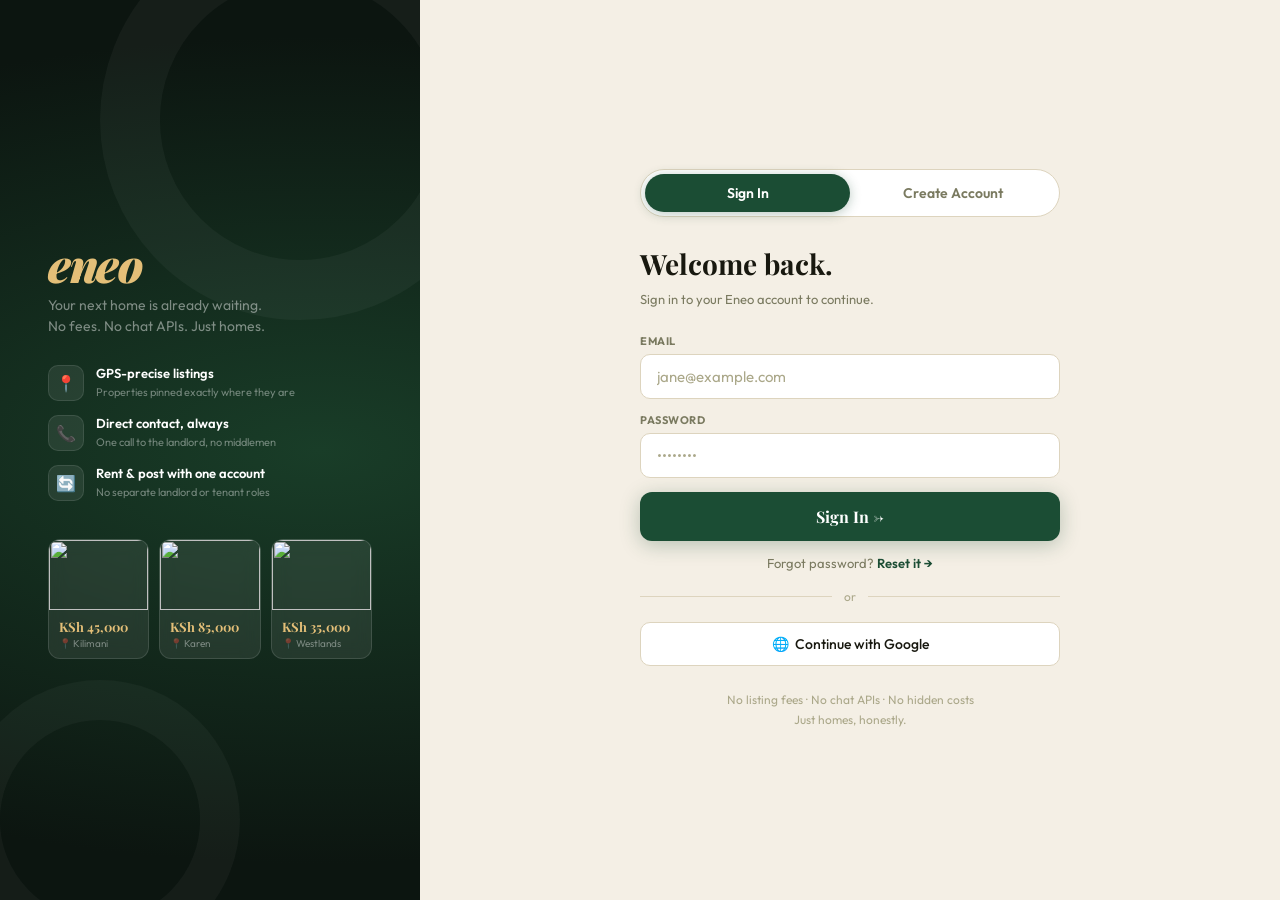
==== index.html @ fb075eee "Phase 2 complete: split files, data layer, Supabase integration ready" ====
<!DOCTYPE html>
<html lang="en">
<head>
  <meta charset="UTF-8">
  <meta name="viewport" content="width=device-width, initial-scale=1.0, maximum-scale=1.0, user-scalable=no, viewport-fit=cover">
  <title>Eneo — Find Your Next Home</title>

  <!-- Google Fonts -->
  <link rel="preconnect" href="https://fonts.googleapis.com">
  <link href="https://fonts.googleapis.com/css2?family=Playfair+Display:ital,wght@0,600;0,700;0,900;1,700;1,900&family=Outfit:wght@300;400;500;600;700&display=swap" rel="stylesheet">

  <!-- Stylesheet -->
  <link rel="stylesheet" href="css/styles.css">
</head>
<body>

  <!-- ══════════════════ LOGIN ══════════════════ -->
  <div id="login-screen" class="screen active">
    <div class="login-left">
      <div>
        <div class="l-wordmark"><em>eneo</em></div>
        <div class="l-tagline">Your next home is already waiting.<br>No fees. No chat APIs. Just homes.</div>
      </div>
      <div class="l-features">
        <div class="l-feat">
          <div class="l-feat-icon">📍</div>
          <div class="l-feat-text">
            <strong>GPS-precise listings</strong>
            <span>Properties pinned exactly where they are</span>
          </div>
        </div>
        <div class="l-feat">
          <div class="l-feat-icon">📞</div>
          <div class="l-feat-text">
            <strong>Direct contact, always</strong>
            <span>One call to the landlord, no middlemen</span>
          </div>
        </div>
        <div class="l-feat">
          <div class="l-feat-icon">🔄</div>
          <div class="l-feat-text">
            <strong>Rent & post with one account</strong>
            <span>No separate landlord or tenant roles</span>
          </div>
        </div>
      </div>
      <div class="l-preview">
        <div class="l-pcard">
          <img src="https://images.unsplash.com/photo-1598928506311-c55ded91a20c?w=300&q=75" alt="">
          <div class="l-pcard-body">
            <div class="l-pcard-price">KSh 45,000</div>
            <div class="l-pcard-loc">📍 Kilimani</div>
          </div>
        </div>
        <div class="l-pcard">
          <img src="https://images.unsplash.com/photo-1512917774080-9991f1c4c750?w=300&q=75" alt="">
          <div class="l-pcard-body">
            <div class="l-pcard-price">KSh 85,000</div>
            <div class="l-pcard-loc">📍 Karen</div>
          </div>
        </div>
        <div class="l-pcard">
          <img src="https://images.unsplash.com/photo-1493809842364-78817add7ffb?w=300&q=75" alt="">
          <div class="l-pcard-body">
            <div class="l-pcard-price">KSh 35,000</div>
            <div class="l-pcard-loc">📍 Westlands</div>
          </div>
        </div>
      </div>
    </div>

    <div class="login-right">
      <div class="login-form-box">
        <div class="auth-tabs">
          <button class="auth-tab active" onclick="authSwitch('in',this)">Sign In</button>
          <button class="auth-tab" onclick="authSwitch('up',this)">Create Account</button>
        </div>

        <div id="form-in">
          <div class="auth-heading">Welcome back.</div>
          <div class="auth-sub">Sign in to your Eneo account to continue.</div>
          <div class="field"><label>Email</label><input type="email" placeholder="jane@example.com"></div>
          <div class="field"><label>Password</label><input type="password" placeholder="••••••••"></div>
          <button class="login-cta" onclick="doLogin(this)">Sign In →</button>
          <p style="text-align:center;font-size:13px;color:var(--text3);margin-top:14px;">Forgot password? <a style="color:var(--forest);font-weight:600;cursor:pointer;">Reset it →</a></p>
        </div>

        <div id="form-up" style="display:none">
          <div class="auth-heading">Join Eneo.</div>
          <div class="auth-sub">Rent or list — one account does both, always free.</div>
          <div class="field"><label>Full Name</label><input type="text" placeholder="Jane Mwangi"></div>
          <div class="field"><label>Email</label><input type="email" placeholder="jane@example.com"></div>
          <div class="field"><label>Phone</label><input type="tel" placeholder="+254 7XX XXX XXX"></div>
          <div class="field"><label>Password</label><input type="password" placeholder="Create a strong password"></div>
          <button class="login-cta" onclick="doLogin(this)">Create Account →</button>
        </div>

        <div class="or-row"><span>or</span></div>
        <button class="google-btn">🌐 &nbsp;Continue with Google</button>
        <div class="auth-footer">No listing fees · No chat APIs · No hidden costs<br>Just homes, honestly.</div>
      </div>
    </div>
  </div>

  <!-- ══════════════════ APP ══════════════════ -->
  <div id="app-screen" class="screen">

    <!-- Sidebar -->
    <aside class="sidebar">
      <div class="sb-logo">
        <div class="sb-wordmark">eneo</div>
        <div class="sb-tagline">House hunting, simplified.</div>
      </div>
      <nav class="sb-nav">
        <button class="snav-btn active" id="snav-feed" onclick="switchNav('feed')">
          <span class="sni">🏠</span>
          <span class="snav-label">Explore</span>
        </button>
        <button class="snav-btn" id="snav-posting" onclick="switchNav('posting')">
          <span class="sni">📝</span>
          <span class="snav-label">My Listings</span>
          <div class="snav-dot"></div>
        </button>
        <button class="snav-btn" id="snav-saved" onclick="switchNav('saved')">
          <span class="sni">🔖</span>
          <span class="snav-label">Saved</span>
          <span class="snav-saved-count" id="snav-saved-count">0</span>
        </button>
        <button class="snav-btn" id="snav-history" onclick="switchNav('history')">
          <span class="sni">🕐</span>
          <span class="snav-label">History</span>
        </button>
        <button class="snav-btn" id="snav-account" onclick="switchNav('account')">
          <span class="sni">👤</span>
          <span class="snav-label">Account</span>
        </button>
      </nav>
      <div class="sb-user" onclick="switchNav('account')">
        <div class="sb-av">JM</div>
        <div class="sb-user-text">
          <div class="sb-user-name">Jane Mwangi</div>
          <div class="sb-user-role">2 active listings</div>
        </div>
        <button class="sb-logout" onclick="event.stopPropagation();doLogout()" title="Sign out">🚪</button>
      </div>
    </aside>

    <!-- Mobile Bottom Navigation -->
    <nav class="mobile-bottom-nav" id="mobile-bottom-nav">
      <button class="mbnav-btn active" id="mbnav-feed" onclick="switchNav('feed')">
        <span class="sni">🏠</span>
        <span class="snav-label">Explore</span>
      </button>
      <button class="mbnav-btn" id="mbnav-posting" onclick="switchNav('posting')">
        <span class="sni">📝</span>
        <span class="snav-label">Listings</span>
        <div class="snav-dot"></div>
      </button>
      <button class="mbnav-btn" id="mbnav-saved" onclick="switchNav('saved')">
        <span class="sni">🔖</span>
        <span class="snav-label">Saved</span>
      </button>
      <button class="mbnav-btn" id="mbnav-history" onclick="switchNav('history')">
        <span class="sni">🕐</span>
        <span class="snav-label">History</span>
      </button>
      <button class="mbnav-btn" id="mbnav-account" onclick="switchNav('account')">
        <span class="sni">👤</span>
        <span class="snav-label">Account</span>
      </button>
    </nav>

    <!-- Main -->
    <div class="main-area">
      <div class="topbar" id="main-topbar">
        <div class="topbar-title" id="topbar-title">Explore Listings</div>
        <div class="topbar-actions" id="topbar-actions">
          <div class="tbar-chip" onclick="toast('📍 Westlands, Nairobi','ok')">📍 Westlands</div>
          <button class="tbar-icon-btn" onclick="toast('No new notifications','')">🔔</button>
        </div>
      </div>

      <div class="content-area" id="content-area">

        <!-- ── FEED ── -->
        <div id="p-feed">
          <div id="p-feed-inner" style="padding:28px;">
            <div class="feed-header">
              <div class="feed-header-left">
                <div class="feed-greeting">Good morning, Jane 👋</div>
                <div class="feed-headline">Find your<br><em>perfect home.</em></div>
              </div>
              <div class="feed-header-right">
                <div class="search-bar">
                  <span class="search-icon">🔍</span>
                  <input type="text" id="feed-search" placeholder="Search Kilimani, Karen, Westlands...">
                </div>
                <button class="filter-btn" id="filter-btn" onclick="openFilterModal()">⚙️ &nbsp;Filters</button>
                <button class="notify-btn" id="notify-btn" onclick="openNotifyModal()">🔔 &nbsp;Notify Me</button>
              </div>
            </div>

            <div class="stats-row">
              <div class="stat-card">
                <div class="stat-icon">🏘️</div>
                <div><div class="stat-val">24</div><div class="stat-lbl">Listed Today</div></div>
              </div>
              <div class="stat-card">
                <div class="stat-icon">📍</div>
                <div><div class="stat-val">8</div><div class="stat-lbl">Near You</div></div>
              </div>
              <div class="stat-card">
                <div class="stat-icon">⚡</div>
                <div><div class="stat-val">3</div><div class="stat-lbl">New this Hour</div></div>
              </div>
              <div class="stat-card">
                <div class="stat-icon">✅</div>
                <div><div class="stat-val">91%</div><div class="stat-lbl">Response Rate</div></div>
              </div>
            </div>

            <div class="sec-head">
              <div class="sec-title">Featured Nearby</div>
              <span class="sec-link" onclick="toast('Showing all featured','')">See all →</span>
            </div>
            <div class="featured-scroll" id="featured-scroll"></div>

            <div class="sec-head" style="margin-top:4px;">
              <div class="sec-title">All Listings <span style="font-size:14px;font-weight:400;color:var(--text3)">(24)</span></div>
              <span class="sec-link" onclick="toast('Sort options coming soon','')">Sort ↕</span>
            </div>
            <div class="prop-grid" id="prop-grid"></div>
            <div style="height:32px;"></div>
          </div>
        </div><!-- /feed -->

        <!-- ── POSTING ── -->
        <div id="p-posting" style="display:none;">
          <div class="posting-topbar">
            <div>
              <div class="posting-headline">My Listings</div>
              <div class="posting-sub">Manage your properties and track booking requests.</div>
            </div>
            <button class="new-post-btn" onclick="openPostForm()">+ &nbsp;New Listing</button>
          </div>
          <div class="post-tabs">
            <button class="ptab active" onclick="ptab('active',this)">Active (2)</button>
            <button class="ptab" onclick="ptab('drafts',this)">Drafts (1)</button>
            <button class="ptab" onclick="ptab('removed',this)">Removed</button>
          </div>
          <div class="pcontent">
            <div id="pt-active" class="listings-grid"></div>
            <div id="pt-drafts" style="display:none;"></div>
            <div id="pt-removed" style="display:none;">
              <div class="empty-box">
                <div class="ei">🗂️</div>
                <p>Properties taken down or expired after 24hrs appear here.<br>You can restore them within 30 days.</p>
              </div>
            </div>
          </div>
        </div><!-- /posting -->

        <!-- ── SAVED ── -->
        <div id="p-saved" style="display:none;">
          <div class="saved-header">
            <h2>Saved Properties</h2>
            <span class="saved-count" id="saved-count-label">0 saved</span>
          </div>
          <div class="compare-bar" id="compare-bar">
            <span>Select 2–3 properties to compare side-by-side</span>
            <button class="compare-btn" id="compare-btn" disabled onclick="compareSelected()">📊 Compare Selected</button>
          </div>
          <div class="comparison-view" id="comparison-view"></div>
          <div class="saved-grid" id="saved-grid"></div>
          <div class="empty-box" id="saved-empty">
            <div class="ei">🔖</div>
            <p>No saved properties yet.<br>Tap the ♡ heart on any listing to save it here.</p>
            <button class="book-btn" style="width:auto;padding:12px 28px;margin-top:16px;" onclick="switchNav('feed')">🏠 Browse Listings</button>
          </div>
        </div><!-- /saved -->

        <!-- ── HISTORY ── -->
        <div id="p-history" style="display:none;">
          <div class="history-wrap">
            <div class="history-toprow">
              <div>
                <div class="posting-headline">Browsing History</div>
                <div class="posting-sub">Listings you've viewed recently.</div>
              </div>
              <button class="history-clear-btn" onclick="clearHistory()">Clear all</button>
            </div>
            <div id="history-list"></div>
            <div class="empty-box" id="history-empty" style="display:none;">
              <div class="ei">🕐</div>
              <p>No history yet.<br>Listings you view will appear here.</p>
              <button class="book-btn" style="width:auto;padding:12px 28px;margin-top:16px;" onclick="switchNav('feed')">🏠 Browse Listings</button>
            </div>
          </div>
        </div><!-- /history -->

        <!-- ── ACCOUNT ── -->
        <div id="p-account" style="display:none;">
          <div class="account-grid">
            <div>
              <div class="acct-profile-card">
                <div class="acct-av">JM</div>
                <div class="acct-name">Jane Mwangi</div>
                <div class="acct-email">jane.mwangi@gmail.com</div>
                <div class="acct-id-pill" onclick="toast('Account ID copied!','ok')">
                  <code>usr_abc123xyz</code>
                  <span>· Copy</span>
                </div>
                <div class="acct-stats-mini">
                  <div class="asm"><div class="asm-val">2</div><div class="asm-lbl">Active</div></div>
                  <div class="asm"><div class="asm-val">1</div><div class="asm-lbl">Draft</div></div>
                  <div class="asm"><div class="asm-val">3</div><div class="asm-lbl">Booked</div></div>
                </div>
              </div>
            </div>
            <div class="settings-panels">
              <div class="settings-card">
                <div class="settings-card-head"><h3>Profile</h3></div>
                <div class="srow" onclick="toast('Edit name — full app only','')">
                  <div class="srow-icon" style="background:rgba(27,77,52,.1);">👤</div>
                  <div class="srow-text"><strong>Full Name</strong><small>Jane Mwangi</small></div>
                  <div class="srow-right"><span class="srow-val">Jane Mwangi</span><span class="srow-arrow">›</span></div>
                </div>
                <div class="srow" onclick="toast('Edit phone number','')">
                  <div class="srow-icon" style="background:rgba(27,77,52,.1);">📞</div>
                  <div class="srow-text"><strong>Phone Number</strong><small>Tenants contact you on this</small></div>
                  <div class="srow-right"><span class="srow-val">+254 712 345 678</span><span class="srow-arrow">›</span></div>
                </div>
                <div class="srow" onclick="toast('Email changes need re-verification','')">
                  <div class="srow-icon" style="background:rgba(80,80,220,.08);">✉️</div>
                  <div class="srow-text"><strong>Email Address</strong><small>jane.mwangi@gmail.com</small></div>
                  <div class="srow-right"><span class="srow-arrow">›</span></div>
                </div>
              </div>
              <div class="settings-card">
                <div class="settings-card-head"><h3>Security</h3></div>
                <div class="srow" onclick="toast('Password reset link sent to your email','ok')">
                  <div class="srow-icon" style="background:rgba(196,81,42,.08);">🔐</div>
                  <div class="srow-text"><strong>Change Password</strong><small>Last changed 3 months ago</small></div>
                  <div class="srow-right"><span class="srow-arrow">›</span></div>
                </div>
              </div>
              <div class="settings-card">
                <div class="settings-card-head"><h3>Activity</h3></div>
                <div class="srow" onclick="switchNav('posting')">
                  <div class="srow-icon" style="background:rgba(27,77,52,.08);">🏠</div>
                  <div class="srow-text"><strong>My Listings</strong><small>2 active · 1 draft</small></div>
                  <div class="srow-right"><span class="srow-arrow">›</span></div>
                </div>
                <div class="srow" onclick="switchNav('saved')">
                  <div class="srow-icon" style="background:rgba(27,77,52,.08);">🔖</div>
                  <div class="srow-text"><strong>Saved Properties</strong><small id="acct-saved-count">0 saved</small></div>
                  <div class="srow-right"><span class="srow-arrow">›</span></div>
                </div>
                <div class="srow" onclick="toast('3 viewings arranged so far','')">
                  <div class="srow-icon" style="background:rgba(27,77,52,.08);">📋</div>
                  <div class="srow-text"><strong>Booking History</strong><small>3 viewings arranged</small></div>
                  <div class="srow-right"><span class="srow-arrow">›</span></div>
                </div>
              </div>
              <div class="settings-card">
                <div class="settings-card-head"><h3>Preferences</h3></div>
                <div class="srow" onclick="toggleDarkMode()" style="cursor:pointer;">
                  <div class="srow-icon" style="background:rgba(27,77,52,.08);" id="dm-icon">🌙</div>
                  <div class="srow-text"><strong>Dark Mode</strong><small id="dm-label">Currently light</small></div>
                  <div class="srow-right">
                    <div class="dm-track" id="dm-track">
                      <div class="dm-thumb" id="dm-thumb">🌙</div>
                    </div>
                  </div>
                </div>
              </div>
              <div class="settings-card">
                <div class="settings-card-head"><h3>Danger Zone</h3></div>
                <div class="srow" onclick="doLogout()">
                  <div class="srow-icon" style="background:rgba(196,81,42,.08);">🚪</div>
                  <div class="srow-text"><strong>Sign Out</strong><small>Log out of this device</small></div>
                  <div class="srow-right"><span class="srow-arrow">›</span></div>
                </div>
                <div class="srow srow-delete" onclick="openModal('m-delete-account')">
                  <div class="srow-icon" style="background:rgba(196,81,42,.13);">🗑️</div>
                  <div class="srow-text">
                    <strong style="color:var(--terra);">Delete Account</strong>
                    <small>Permanently remove your account and data</small>
                  </div>
                  <div class="srow-right"><span class="srow-arrow" style="color:var(--terra);">›</span></div>
                </div>
              </div>
            </div>
          </div>
        </div><!-- /account -->

      </div><!-- /content-area -->
    </div><!-- /main-area -->

    <!-- ── DETAIL PANEL ── -->
    <div class="detail-overlay" id="detail-overlay" onclick="overlayClose(event,'detail-overlay')">
      <div class="detail-panel">
        <div class="detail-topbar">
          <div class="detail-back" onclick="closeDetail()">←</div>
          <div class="detail-topbar-title" id="dt-title"></div>
          <div class="detail-share" onclick="toast('🔗 Link copied!','ok')">↗</div>
        </div>
        <div class="detail-scroll">
          <div id="dt-gallery" class="detail-gallery"></div>
          <div class="gallery-dots" id="dt-dots"></div>
          <div class="detail-body">
            <div class="detail-loc-row">
              <div class="detail-loc" id="dt-loc"></div>
              <span class="new-pill" id="dt-pill" style="display:none">New</span>
            </div>
            <div class="detail-price" id="dt-price"></div>
            <div class="detail-title" id="dt-name"></div>
            <div class="detail-chips" id="dt-chips"></div>
            <div class="detail-sec-label">About this place</div>
            <div class="detail-desc" id="dt-desc"></div>

            <!-- Landlord Reputation Section -->
            <div class="detail-sec-label">About the Landlord</div>
            <div class="landlord-card" id="landlord-card">
              <div class="landlord-top">
                <div class="landlord-av" id="ld-av">JM</div>
                <div class="landlord-info">
                  <div class="landlord-name" id="ld-name">Jane Mwangi</div>
                  <div class="landlord-rating-row">
                    <span class="landlord-stars" id="ld-stars">⭐⭐⭐⭐⭐</span>
                    <span class="landlord-rating-num" id="ld-rating-num">4.7</span>
                    <span class="landlord-rating-count" id="ld-rating-count">(14 ratings)</span>
                  </div>
                </div>
                <div class="landlord-badge" id="ld-badge">
                  <span>🏅 Trusted</span>
                </div>
              </div>
              <div class="landlord-stats" id="ld-stats">
                <div class="ld-stat">
                  <div class="ld-stat-val" id="ld-posted">12</div>
                  <div class="ld-stat-lbl">Posted</div>
                </div>
                <div class="ld-stat">
                  <div class="ld-stat-val" id="ld-booked">8</div>
                  <div class="ld-stat-lbl">Booked</div>
                </div>
                <div class="ld-stat">
                  <div class="ld-stat-val" id="ld-response">94%</div>
                  <div class="ld-stat-lbl">Response</div>
                </div>
              </div>
              <div class="property-activity" id="property-activity">
                <div class="pa-item">👁 <span id="pa-views">243</span> views</div>
                <div class="pa-item">💾 <span id="pa-saves">18</span> saves</div>
                <div class="pa-item">📅 <span id="pa-bookings">3</span> bookings</div>
              </div>
              <div class="landlord-reviews" id="ld-reviews"></div>
            </div>

            <button class="map-btn" onclick="openMap()">📍 &nbsp;Open in Google Maps</button>
            <div class="detail-sec-label">Book a Viewing</div>
            <button class="book-btn" id="book-btn" onclick="doBook()">📅 &nbsp;Book This Property</button>
            <p class="book-note">Free. The landlord will see your name and phone number.</p>
            <div class="contact-reveal" id="contact-reveal">
              <h3>✅ Booking Requested!</h3>
              <p>Call or SMS the landlord to arrange your viewing time.</p>
              <div class="contact-number">+254 700 123 456</div>
              <div class="contact-btns">
                <button class="cbtn cbtn-call" onclick="toast('📞 Opening phone app...','ok')">📞 Call Now</button>
                <button class="cbtn cbtn-sms" onclick="toast('💬 Opening messages...','ok')">💬 SMS</button>
              </div>
            </div>
          </div>
        </div>
      </div>
    </div>

    <!-- ── POST FORM PANEL ── -->
    <div class="form-overlay" id="form-overlay" onclick="overlayClose(event,'form-overlay')">
      <div class="form-panel">
        <div class="form-topbar">
          <div class="detail-back" onclick="confirmClose()">←</div>
          <h2>New Listing</h2>
          <span class="form-progress" id="form-progress">0 / 5</span>
        </div>
        <div class="form-scroll">
          <div class="fsec">
            <div class="fsec-title">Basic Info</div>
            <div class="fgroup">
              <label class="flabel">Title</label>
              <input type="text" class="finput" id="f-title" placeholder="e.g. Cozy 2BR Apartment in Westlands" oninput="updateProgress()">
              <div class="fhint">The first thing tenants will read.</div>
            </div>
            <div class="fgroup">
              <label class="flabel">Description</label>
              <textarea class="finput ftextarea" id="f-desc" placeholder="Describe the property — nearby landmarks, security, parking, special features..." oninput="updateProgress()"></textarea>
              <div class="fhint">Be detailed but clear. Tenants love specifics.</div>
            </div>
          </div>
          <div class="fsec">
            <div class="fsec-title">Details</div>
            <div class="frow">
              <div class="fgroup">
                <label class="flabel">Bedrooms</label>
                <input type="number" class="finput" id="f-beds" placeholder="2" min="0" max="20" oninput="updateProgress()">
              </div>
              <div class="fgroup">
                <label class="flabel">Bathrooms</label>
                <input type="number" class="finput" id="f-baths" placeholder="1.5" step="0.5" min="0" oninput="updateProgress()">
              </div>
            </div>
            <div class="fgroup">
              <label class="flabel">Monthly Rent</label>
              <div class="prefix-wrap">
                <span class="prefix">KSh</span>
                <input type="number" class="finput" id="f-price" placeholder="35000" oninput="updateProgress()">
              </div>
            </div>
          </div>
          <div class="fsec">
            <div class="fsec-title">Photos</div>
            <div class="photo-zone" id="pz" onclick="addPhotos()">
              <div class="pz-icon">+</div>
              <div class="pz-label">Click to add photos</div>
              <div class="pz-sub">First photo becomes the cover image · Max 20 photos</div>
            </div>
            <div class="thumb-grid" id="thumb-grid"></div>
            <div class="fhint" style="margin-top:8px;">Images are automatically compressed to ~200KB in your browser. EXIF data (GPS, camera) is stripped for privacy.</div>
          </div>
          <div class="fsec">
            <div class="fsec-title">Location</div>
            <button class="loc-option lo-green" id="lo-gps" onclick="captureGPS()">
              <span class="lo-icon">📍</span>
              <span>
                <span class="lo-main">Use my current location</span>
                <span class="lo-sub">Easiest if you're at the property right now</span>
              </span>
            </button>
            <button class="loc-option lo-neutral" id="lo-manual" onclick="openModal('m-coords')">
              <span class="lo-icon">🗺️</span>
              <span>
                <span class="lo-main">Enter coordinates manually</span>
                <span class="lo-sub">If you're far away or on a VPN</span>
              </span>
            </button>
            <div id="loc-msg" style="font-size:12px;color:var(--text4);"></div>
          </div>
        </div>
        <div class="form-footer">
          <button class="submit-btn" id="submit-btn" onclick="submitPost()">🚀 &nbsp;Post Property</button>
        </div>
      </div>
    </div>

    <!-- ── NOTIFY ME MODAL ── -->
    <div class="modal-bg" id="m-notify" onclick="outsideCloseModal(event,'m-notify')">
      <div class="modal-card" style="max-width:500px;">
        <div class="modal-hdr">
          <div style="display:flex;align-items:center;gap:10px;">
            <span style="font-size:20px;">🔔</span>
            <h3>Notify Me When Available</h3>
          </div>
          <div class="modal-x" onclick="closeModal('m-notify')">✕</div>
        </div>
        <div class="modal-body" style="padding-bottom:8px;">
          <p class="notify-intro">Describe your ideal property. We'll alert you the moment something matching — or close to it — is listed.</p>

          <label class="filter-label">Preferred Location</label>
          <div class="chips" id="nch-county">
            <button class="chip on" onclick="pickChip(this,'nch-county')">Anywhere</button>
            <button class="chip" onclick="pickChip(this,'nch-county')">🏙️ Nairobi</button>
            <button class="chip" onclick="pickChip(this,'nch-county')">🌊 Mombasa</button>
            <button class="chip" onclick="pickChip(this,'nch-county')">🐟 Kisumu</button>
            <button class="chip" onclick="pickChip(this,'nch-county')">🌿 Nakuru</button>
            <button class="chip" onclick="pickChip(this,'nch-county')">⛰️ Eldoret</button>
          </div>

          <label class="filter-label">Budget</label>
          <div class="price-slider-wrap">
            <div class="price-inputs-row">
              <div class="price-input-box">
                <label>Min (KSh)</label>
                <span class="price-input-prefix">KSh</span>
                <input type="number" id="n-min-input" min="0" max="999999" step="1000" value="0" placeholder="0" oninput="syncFromInputs('n')">
              </div>
              <div class="price-sep">—</div>
              <div class="price-input-box">
                <label>Max (KSh)</label>
                <span class="price-input-prefix">KSh</span>
                <input type="number" id="n-max-input" min="0" max="999999" step="1000" value="300000" placeholder="Any" oninput="syncFromInputs('n')">
              </div>
            </div>
            <div class="price-track">
              <div class="price-track-bg"></div>
              <div class="price-fill" id="n-price-fill"></div>
              <input type="range" class="price-range" id="n-range-min" min="0" max="300000" value="0" step="1000" oninput="syncFromSliders('n')">
              <input type="range" class="price-range" id="n-range-max" min="0" max="300000" value="300000" step="1000" oninput="syncFromSliders('n')">
            </div>
            <div class="price-labels">
              <span>KSh 0</span><span>KSh 150k</span><span>KSh 300k+</span>
            </div>
          </div>

          <label class="filter-label">Property Type</label>
          <div class="chips" id="nch-type">
            <button class="chip on" onclick="pickChip(this,'nch-type')">Any</button>
            <button class="chip" onclick="pickChip(this,'nch-type')">Apartment</button>
            <button class="chip" onclick="pickChip(this,'nch-type')">Studio</button>
            <button class="chip" onclick="pickChip(this,'nch-type')">Townhouse</button>
            <button class="chip" onclick="pickChip(this,'nch-type')">Maisonette</button>
            <button class="chip" onclick="pickChip(this,'nch-type')">Bedsitter</button>
          </div>

          <label class="filter-label">Bedrooms</label>
          <div class="chips" id="nch-beds">
            <button class="chip on" onclick="pickChip(this,'nch-beds')">Any</button>
            <button class="chip" onclick="pickChip(this,'nch-beds')">Studio</button>
            <button class="chip" onclick="pickChip(this,'nch-beds')">1</button>
            <button class="chip" onclick="pickChip(this,'nch-beds')">2</button>
            <button class="chip" onclick="pickChip(this,'nch-beds')">3</button>
            <button class="chip" onclick="pickChip(this,'nch-beds')">4+</button>
          </div>

          <label class="filter-label">Alert me when a match is</label>
          <div class="chips" id="nch-match">
            <button class="chip on" onclick="pickChip(this,'nch-match')">Exact</button>
            <button class="chip" onclick="pickChip(this,'nch-match')">Close (±20%)</button>
            <button class="chip" onclick="pickChip(this,'nch-match')">Loose (±40%)</button>
          </div>

          <label class="filter-label">How to notify me</label>
          <div class="chips" id="nch-how">
            <button class="chip on" onclick="pickChip(this,'nch-how')">📱 In-app</button>
            <button class="chip" onclick="pickChip(this,'nch-how')">📧 Email</button>
            <button class="chip" onclick="pickChip(this,'nch-how')">💬 SMS</button>
          </div>

          <div id="notify-active-section" style="display:none;margin-top:16px;">
            <label class="filter-label" style="margin-bottom:8px;">Your active alerts</label>
            <div id="notify-alerts-list"></div>
          </div>

          <div class="notify-footer">
            <button class="notify-cancel-btn" onclick="closeModal('m-notify')">Cancel</button>
            <button class="notify-save-btn" onclick="saveNotifyAlert()">🔔 &nbsp;Save Alert</button>
          </div>
        </div>
      </div>
    </div>

    <!-- ── FILTER MODAL ── -->
    <div class="modal-bg" id="m-filter" onclick="outsideCloseModal(event,'m-filter')">
      <div class="modal-card">
        <div class="modal-hdr">
          <h3>Filter Listings</h3>
          <div class="modal-x" onclick="closeModal('m-filter')">✕</div>
        </div>
        <div class="modal-body">
          <label class="filter-label">Location</label>
          <button class="loc-filter-btn" id="f-nearme-btn" onclick="filterNearMe()">
            <span id="f-nearme-icon">📍</span>
            <span id="f-nearme-text">Use my current location</span>
          </button>
          <div class="filter-divider"><span>or choose a county</span></div>
          <div class="county-grid" id="ch-county">
            <button class="county-chip on" onclick="pickCounty(this,'any')">All Kenya</button>
            <button class="county-chip" onclick="pickCounty(this,'nairobi')">🏙️ Nairobi</button>
            <button class="county-chip" onclick="pickCounty(this,'mombasa')">🌊 Mombasa</button>
            <button class="county-chip" onclick="pickCounty(this,'kisumu')">🐟 Kisumu</button>
            <button class="county-chip" onclick="pickCounty(this,'nakuru')">🌿 Nakuru</button>
            <button class="county-chip" onclick="pickCounty(this,'eldoret')">⛰️ Eldoret</button>
            <button class="county-chip" onclick="pickCounty(this,'thika')">🏭 Thika</button>
            <button class="county-chip" onclick="pickCounty(this,'nyeri')">🌄 Nyeri</button>
          </div>

          <label class="filter-label">Price Range</label>
          <div class="price-slider-wrap">
            <div class="price-inputs-row">
              <div class="price-input-box">
                <label>Min (KSh)</label>
                <span class="price-input-prefix">KSh</span>
                <input type="number" id="f-min-input" min="0" max="999999" step="1000" value="0" placeholder="0" oninput="syncFromInputs('f')">
              </div>
              <div class="price-sep">—</div>
              <div class="price-input-box">
                <label>Max (KSh)</label>
                <span class="price-input-prefix">KSh</span>
                <input type="number" id="f-max-input" min="0" max="999999" step="1000" value="300000" placeholder="Any" oninput="syncFromInputs('f')">
              </div>
            </div>
            <div class="price-track">
              <div class="price-track-bg"></div>
              <div class="price-fill" id="price-fill"></div>
              <input type="range" class="price-range" id="f-range-min" min="0" max="300000" value="0" step="1000" oninput="syncFromSliders('f')">
              <input type="range" class="price-range" id="f-range-max" min="0" max="300000" value="300000" step="1000" oninput="syncFromSliders('f')">
            </div>
            <div class="price-labels">
              <span>KSh 0</span><span>KSh 150k</span><span>KSh 300k+</span>
            </div>
          </div>

          <label class="filter-label">Property Type</label>
          <div class="chips" id="ch-type">
            <button class="chip on" onclick="pickChip(this,'ch-type')">Any</button>
            <button class="chip" onclick="pickChip(this,'ch-type')">Apartment</button>
            <button class="chip" onclick="pickChip(this,'ch-type')">Studio</button>
            <button class="chip" onclick="pickChip(this,'ch-type')">Townhouse</button>
            <button class="chip" onclick="pickChip(this,'ch-type')">Maisonette</button>
            <button class="chip" onclick="pickChip(this,'ch-type')">Bedsitter</button>
          </div>

          <label class="filter-label">Bedrooms</label>
          <div class="chips" id="ch-beds">
            <button class="chip on" onclick="pickChip(this,'ch-beds')">Any</button>
            <button class="chip" onclick="pickChip(this,'ch-beds')">Studio</button>
            <button class="chip" onclick="pickChip(this,'ch-beds')">1</button>
            <button class="chip" onclick="pickChip(this,'ch-beds')">2</button>
            <button class="chip" onclick="pickChip(this,'ch-beds')">3</button>
            <button class="chip" onclick="pickChip(this,'ch-beds')">4+</button>
          </div>

          <label class="filter-label">Bathrooms</label>
          <div class="chips" id="ch-baths">
            <button class="chip on" onclick="pickChip(this,'ch-baths')">Any</button>
            <button class="chip" onclick="pickChip(this,'ch-baths')">1</button>
            <button class="chip" onclick="pickChip(this,'ch-baths')">1.5</button>
            <button class="chip" onclick="pickChip(this,'ch-baths')">2</button>
            <button class="chip" onclick="pickChip(this,'ch-baths')">3+</button>
          </div>

          <label class="filter-label">Furnishing</label>
          <div class="chips" id="ch-furnish">
            <button class="chip on" onclick="pickChip(this,'ch-furnish')">Any</button>
            <button class="chip" onclick="pickChip(this,'ch-furnish')">Furnished</button>
            <button class="chip" onclick="pickChip(this,'ch-furnish')">Unfurnished</button>
            <button class="chip" onclick="pickChip(this,'ch-furnish')">Part-furnished</button>
          </div>
        </div>
        <div class="modal-footer">
          <button class="mf-clear" onclick="clearFilters()">Clear All</button>
          <button class="mf-apply" onclick="applyFilters()">Apply Filters</button>
        </div>
      </div>
    </div>

    <!-- ── DELETE ACCOUNT MODAL ── -->
    <div class="modal-bg" id="m-delete-account" onclick="outsideCloseModal(event,'m-delete-account')">
      <div class="confirm-card">
        <div style="font-size:36px;margin-bottom:12px;text-align:center;">⚠️</div>
        <h3 style="text-align:center;color:var(--terra);">Delete your account?</h3>
        <p style="text-align:center;">Your account and all data will be <strong>scheduled for deletion in 30 days.</strong> You can cancel anytime by signing back in before then.</p>
        <div style="background:rgba(196,81,42,.06);border:1.5px solid rgba(196,81,42,.2);border-radius:10px;padding:14px 16px;margin-bottom:22px;">
          <div style="font-size:12px;color:var(--text2);line-height:1.8;">
            <div>🏠 &nbsp;Your <strong>active listings</strong> will be taken down immediately</div>
            <div>🔖 &nbsp;Your <strong>saved properties</strong> will be removed</div>
            <div>📋 &nbsp;Your <strong>booking history</strong> will be erased</div>
            <div>↩️ &nbsp;You have <strong>30 days</strong> to change your mind</div>
          </div>
        </div>
        <div id="delete-confirm-step">
          <button class="conf-btn conf-discard" onclick="showDeleteConfirm()">Yes, delete my account</button>
          <button class="conf-btn conf-cancel" onclick="closeModal('m-delete-account')">Cancel — keep my account</button>
        </div>
        <div id="delete-type-step" style="display:none;">
          <p style="text-align:center;font-size:13px;color:var(--terra);font-weight:600;margin-bottom:10px;">Type DELETE to confirm</p>
          <input type="text" id="delete-confirm-input" class="delete-input" placeholder="Type DELETE here" oninput="checkDeleteInput(this)">
          <button class="conf-btn conf-discard" id="delete-final-btn" onclick="doDeleteAccount()" disabled style="opacity:.4;margin-top:10px;">Schedule Account Deletion</button>
          <button class="conf-btn conf-cancel" onclick="resetDeleteModal()">Go back</button>
        </div>
      </div>
    </div>

    <!-- ── COORDS MODAL ── -->
    <div class="modal-bg" id="m-coords" onclick="outsideCloseModal(event,'m-coords')">
      <div class="coords-card">
        <h3>Enter Coordinates</h3>
        <div class="step-row"><div class="step-circle">1</div><div class="step-txt">Open <strong>Google Maps</strong> in your browser or on your phone 🌍</div></div>
        <div class="step-row"><div class="step-circle">2</div><div class="step-txt">Right-click (desktop) or long-press (mobile) on the exact property location, then click <code>"What's here?"</code> 📍</div></div>
        <div class="step-row"><div class="step-circle">3</div><div class="step-txt">Copy the two numbers shown — they look like <code>-1.2864, 36.8172</code> 📋</div></div>
        <div class="step-row"><div class="step-circle">4</div><div class="step-txt">Paste them in the field below ⬇️</div></div>
        <div style="margin-top:14px;">
          <input type="text" class="finput" id="coord-in" placeholder="-1.286389, 36.817223" oninput="checkCoords()">
          <div id="coord-hint" style="font-size:11px;color:var(--text4);margin-top:4px;">Paste latitude and longitude separated by a comma</div>
        </div>
        <div class="coords-btns">
          <button class="cb-cancel" onclick="closeModal('m-coords')">Cancel</button>
          <button class="cb-save" id="cb-save" onclick="saveCoords()">Save Coordinates</button>
        </div>
      </div>
    </div>

    <!-- ── CANCEL CONFIRM ── -->
    <div class="modal-bg" id="m-cancel" onclick="outsideCloseModal(event,'m-cancel')">
      <div class="confirm-card">
        <h3>Leave this listing?</h3>
        <p>You have unsaved changes. Would you like to save this as a draft before leaving?</p>
        <button class="conf-btn conf-draft" onclick="saveDraft()">💾 Save as Draft</button>
        <button class="conf-btn conf-discard" onclick="discardForm()">🗑️ Discard Changes</button>
        <button class="conf-btn conf-cancel" onclick="closeModal('m-cancel')">Keep Editing</button>
      </div>
    </div>

  </div><!-- /app-screen -->

  <!-- Toast -->
  <div class="toast" id="toast-el"></div>

  <!-- Supabase Client Library -->
  <script src="https://cdn.jsdelivr.net/npm/@supabase/supabase-js@2"></script>

  <!-- Eneo Configuration -->
  <script src="js/config.js"></script>

  <!-- Application Logic -->
  <script src="js/app.js" defer></script>

</body>
</html>
---- css/styles.css ----
/* ═══════════════════════════════════════════════
   ENEO — STYLES.CSS
   Single stylesheet for the entire application
   ═══════════════════════════════════════════════ */

/* ── CSS Custom Properties (Light Mode) ── */
:root {
  --cream:   #f4efe5;
  --cream2:  #ece5d6;
  --cream3:  #ddd4be;
  --ink:     #18180f;
  --ink2:    #2a2a1e;
  --forest:  #1b4d34;
  --forest2: #27694a;
  --forest3: #339963;
  --terra:   #c4512a;
  --terra2:  #e06438;
  --sand:    #c9a24e;
  --sand2:   #e4bf78;
  --text:    #18180f;
  --text2:   #3c3c2c;
  --text3:   #7a7a60;
  --text4:   #aba88a;
  --white:   #ffffff;
  --sidebar: 260px;
  --r:  10px;
  --r2: 16px;
  --r3: 22px;
  --sh:  0 2px 16px rgba(24,24,15,.07);
  --sh2: 0 8px 40px rgba(24,24,15,.13);
  --sh3: 0 24px 60px rgba(24,24,15,.18);
}

/* ── Dark Mode ── */
html.dark {
  /* Surface layers: 3 distinct depths */
  --cream:   #0e1712;   /* page base — deepest */
  --cream2:  #16211a;   /* card / panel surface */
  --cream3:  #1e2e24;   /* elevated / hover surface */

  /* Text: cool green-tinted, not olive */
  --ink:     #e4f0e8;
  --ink2:    #c2d9ca;
  --text:    #e4f0e8;
  --text2:   #a8c8b4;
  --text3:   #7aab90;
  --text4:   #4e7a62;

  /* Accents: brighter so they read on dark */
  --forest:  #4ab87a;
  --forest2: #5fd48e;
  --forest3: #7de8a8;
  --terra:   #e8643a;
  --terra2:  #f07848;
  --sand:    #d4aa52;
  --sand2:   #e8c870;

  /* White (card bg) is now the card-surface layer */
  --white:   #16211a;

  /* Shadows deeper so cards float */
  --sh:  0 2px 12px rgba(0,0,0,.45);
  --sh2: 0 8px 32px rgba(0,0,0,.55);
  --sh3: 0 20px 56px rgba(0,0,0,.65);
}

/* ── Dark Mode Overrides ── */
html.dark #login-screen {
  background: radial-gradient(ellipse at 25% 50%, #0a1f12 0%, #060e09 70%);
}
html.dark .login-right { background: #0e1712; }
html.dark .auth-tabs { background: #16211a; border-color: rgba(74,184,122,.15); }
html.dark .field input {
  background: #16211a; color: var(--ink);
  border-color: rgba(74,184,122,.18);
}
html.dark .field input:focus { border-color: var(--forest); box-shadow: 0 0 0 3px rgba(74,184,122,.12); }
html.dark .google-btn { background: #16211a; color: var(--ink); border-color: rgba(74,184,122,.18); }
html.dark .auth-heading { color: var(--ink); }
html.dark .auth-sub,
html.dark .l-tagline { color: rgba(164,210,185,.4); }

html.dark ::-webkit-scrollbar-thumb { background: #1e2e24; }
html.dark ::-webkit-scrollbar-thumb:hover { background: #2a4035; }

html.dark .topbar {
  background: #16211a;
  border-color: rgba(74,184,122,.1);
  box-shadow: 0 1px 0 rgba(74,184,122,.06);
}
html.dark .sidebar {
  background: #13201a;
  border-color: rgba(74,184,122,.1);
}

html.dark .snav-btn { color: var(--text3); }
html.dark .snav-btn:hover { background: rgba(74,184,122,.07); color: var(--ink2); }
html.dark .snav-btn.active {
  background: rgba(74,184,122,.1);
  color: var(--forest2);
  border-left: 2.5px solid var(--forest2);
  padding-left: 11.5px;
}
html.dark .sb-logo { border-color: rgba(74,184,122,.1); }
html.dark .sb-user { border-color: rgba(74,184,122,.1); }
html.dark .sb-user:hover { background: rgba(74,184,122,.07); }
html.dark .sb-user-name { color: var(--ink); }
html.dark .sb-user-role { color: var(--text4); }
html.dark .sb-logout:hover { background: rgba(232,100,58,.15); color: var(--terra); }

html.dark .pcard {
  background: #16211a;
  border-color: rgba(74,184,122,.1);
  box-shadow: 0 3px 16px rgba(0,0,0,.5);
}
html.dark .pcard:hover { box-shadow: 0 8px 36px rgba(0,0,0,.6); border-color: rgba(74,184,122,.2); }
html.dark .pcard-img { filter: brightness(.88) saturate(.95); }
html.dark .pcard-overlay { background: linear-gradient(to bottom, transparent 30%, rgba(8,18,12,.65) 100%); }
html.dark .pcard-body { background: #16211a; }
html.dark .pcard-divider { background: rgba(74,184,122,.1); }
html.dark .pcard-title { color: var(--ink); }
html.dark .pcard-loc { color: var(--text3); }
html.dark .pcard-price { color: var(--forest2); }
html.dark .pcard-price small { color: var(--text4); }
html.dark .pstat-val { color: var(--ink); }
html.dark .pstat-lbl { color: var(--text4); }
html.dark .pstat { border-color: rgba(74,184,122,.1); }

html.dark .stat-card {
  background: #16211a;
  border-color: rgba(74,184,122,.1);
  box-shadow: 0 2px 12px rgba(0,0,0,.4);
}
html.dark .stat-val { color: var(--forest2); }
html.dark .stat-lbl { color: var(--text4); }

html.dark .feat-card {
  background: #16211a;
  border-color: rgba(74,184,122,.1);
  box-shadow: 0 2px 12px rgba(0,0,0,.4);
}
html.dark .feat-card:hover { box-shadow: 0 8px 28px rgba(0,0,0,.55); border-color: rgba(74,184,122,.22); }
html.dark .feat-price { color: var(--ink); }
html.dark .feat-sub { color: var(--text3); }

html.dark .tbar-chip {
  background: #1e2e24; border-color: rgba(74,184,122,.15); color: var(--text2);
}
html.dark .tbar-chip:hover { border-color: var(--forest); color: var(--forest2); }
html.dark .tbar-icon-btn { background: #1e2e24; color: var(--text3); }
html.dark .tbar-icon-btn:hover { background: #2a4035; }

html.dark .feed-greeting { color: var(--text3); }
html.dark .feed-headline { color: var(--ink); }
html.dark .feed-headline em { color: var(--forest2); }

html.dark .search-bar {
  background: #16211a; border-color: rgba(74,184,122,.18);
}
html.dark .search-bar:focus-within { border-color: var(--forest); box-shadow: 0 0 0 3px rgba(74,184,122,.12); }
html.dark .search-bar input { color: var(--ink); }
html.dark .search-bar input::placeholder { color: var(--text4); }

html.dark .filter-btn {
  background: #16211a; border-color: rgba(74,184,122,.18); color: var(--text2);
}
html.dark .filter-btn:hover { border-color: var(--forest); color: var(--forest2); }
html.dark .filter-btn.on { background: var(--forest); border-color: var(--forest); color: #0e1712; }
html.dark .notify-btn {
  background: #16211a; border-color: rgba(212,170,82,.3); color: var(--sand);
}
html.dark .notify-btn:hover,
html.dark .notify-btn.active { background: var(--sand); border-color: var(--sand); color: #0e1712; }

html.dark .modal-card,
html.dark .coords-card,
html.dark .confirm-card {
  background: #16211a;
  border: 1px solid rgba(74,184,122,.12);
  box-shadow: 0 24px 64px rgba(0,0,0,.7);
}
html.dark .modal-hdr { border-color: rgba(74,184,122,.1); }
html.dark .modal-hdr h3 { color: var(--ink); }
html.dark .modal-x { color: var(--text3); }
html.dark .modal-x:hover { background: rgba(74,184,122,.1); color: var(--ink); }
html.dark .modal-footer { background: #16211a; border-color: rgba(74,184,122,.1); }
html.dark .modal-bg { background: rgba(6,14,9,.8); }

html.dark .filter-label { color: var(--text3); }
html.dark .chip {
  background: #1e2e24; border-color: rgba(74,184,122,.15); color: var(--text3);
}
html.dark .chip:hover:not(.on) { border-color: rgba(74,184,122,.3); color: var(--text2); }
html.dark .chip.on {
  background: rgba(74,184,122,.15); border-color: var(--forest); color: var(--forest2);
}
html.dark .county-chip {
  background: #1e2e24; border-color: rgba(74,184,122,.15); color: var(--text3);
}
html.dark .county-chip.on {
  background: rgba(74,184,122,.15); border-color: var(--forest); color: var(--forest2);
}
html.dark .filter-divider { color: var(--text4); }
html.dark .filter-divider::before,
html.dark .filter-divider::after { background: rgba(74,184,122,.1); }
html.dark .loc-filter-btn {
  background: rgba(74,184,122,.06); border-color: rgba(74,184,122,.2); color: var(--text2);
}
html.dark .loc-filter-btn:hover { border-color: var(--forest); color: var(--forest2); }
html.dark .loc-filter-btn.active { border-color: var(--forest); background: rgba(74,184,122,.1); color: var(--forest2); }
html.dark .filter-clear-btn { background: #1e2e24; border-color: rgba(74,184,122,.15); color: var(--text3); }
html.dark .filter-apply-btn { background: var(--forest2); color: #0e1712; }
html.dark .price-track-bg { background: #1e2e24; }
html.dark .price-fill { background: var(--forest2); }
html.dark .price-range::-webkit-slider-thumb { background: #16211a; border-color: var(--forest2); }
html.dark .price-range::-moz-range-thumb { background: #16211a; border-color: var(--forest2); }
html.dark .price-labels { color: var(--text4); }
html.dark .price-input-box input { background: #1e2e24; border-color: rgba(74,184,122,.18); color: var(--ink); }
html.dark .price-input-box input:focus { border-color: var(--forest); box-shadow: 0 0 0 3px rgba(74,184,122,.12); }
html.dark .price-input-box label { color: var(--text4); }
html.dark .price-input-prefix { color: var(--text4); }
html.dark .price-sep { color: rgba(74,184,122,.2); }

html.dark .notify-intro { background: rgba(212,170,82,.07); border-color: rgba(212,170,82,.15); color: var(--text2); }
html.dark .notify-cancel-btn { background: #1e2e24; border-color: rgba(74,184,122,.15); color: var(--text3); }
html.dark .notify-save-btn { background: var(--sand); color: #0e1712; box-shadow: 0 4px 18px rgba(212,170,82,.25); }
html.dark .notify-footer { border-color: rgba(74,184,122,.1); }
html.dark .notify-alert-item { background: #1e2e24; border-color: rgba(74,184,122,.12); }
html.dark .notify-alert-label { color: var(--ink); }
html.dark .notify-alert-sub { color: var(--text4); }

html.dark .detail-overlay { background: rgba(6,14,9,.6); }
html.dark .detail-panel {
  background: #16211a;
  border-color: rgba(74,184,122,.1);
  box-shadow: -8px 0 48px rgba(0,0,0,.7);
}
html.dark .detail-topbar { background: #16211a; border-color: rgba(74,184,122,.1); }
html.dark .detail-topbar-title { color: var(--ink); }
html.dark .detail-back, html.dark .detail-share { color: var(--text3); }
html.dark .detail-back:hover, html.dark .detail-share:hover { background: rgba(74,184,122,.1); color: var(--ink); }
html.dark .detail-body { background: #16211a; }
html.dark .detail-price { color: var(--forest2); }
html.dark .detail-title { color: var(--ink); }
html.dark .detail-loc { color: var(--text3); }
html.dark .detail-desc { color: var(--text2); }
html.dark .detail-sec-label { color: var(--text4); }
html.dark .detail-chips .chip { background: #1e2e24; border-color: rgba(74,184,122,.15); color: var(--text2); }
html.dark .gallery-dots .gdot { background: rgba(228,240,232,.2); }
html.dark .gallery-dots .gdot.active { background: var(--forest2); }

html.dark .form-overlay { background: rgba(6,14,9,.65); }
html.dark .form-panel {
  background: #16211a;
  border-color: rgba(74,184,122,.1);
  box-shadow: -8px 0 48px rgba(0,0,0,.7);
}
html.dark .form-topbar { background: #16211a; border-color: rgba(74,184,122,.1); color: var(--ink); }
html.dark .form-topbar h2 { color: var(--ink); }
html.dark .form-footer { background: #16211a; border-color: rgba(74,184,122,.1); }
html.dark .fsec-title { color: var(--text4); }
html.dark .flabel { color: var(--text3); }
html.dark .finput { background: #1e2e24; border-color: rgba(74,184,122,.18); color: var(--ink); }
html.dark .finput:focus { border-color: var(--forest); box-shadow: 0 0 0 3px rgba(74,184,122,.12); }
html.dark .finput::placeholder { color: var(--text4); }
html.dark .fhint { color: var(--text4); }
html.dark .prefix { background: #1e2e24; border-color: rgba(74,184,122,.18); color: var(--text4); }

html.dark .settings-card {
  background: #16211a;
  border-color: rgba(74,184,122,.1);
  box-shadow: 0 2px 12px rgba(0,0,0,.4);
}
html.dark .settings-card-head { border-color: rgba(74,184,122,.1); }
html.dark .settings-card-head h3 { color: var(--ink); }
html.dark .srow { border-color: rgba(74,184,122,.08); }
html.dark .srow:hover { background: rgba(74,184,122,.05); }
html.dark .srow-text strong { color: var(--ink); }
html.dark .srow-text small { color: var(--text3); }
html.dark .srow-val { color: var(--text2); }
html.dark .srow-arrow { color: var(--text4); }

html.dark .lcard {
  background: #16211a;
  border-color: rgba(74,184,122,.1);
  box-shadow: 0 2px 12px rgba(0,0,0,.4);
}
html.dark .lcard-head { border-color: rgba(74,184,122,.08); }
html.dark .ltitle { color: var(--ink); }
html.dark .lprice { color: var(--forest2); }
html.dark .ldate { color: var(--text4); }
html.dark .lcard-strip { background: rgba(74,184,122,.04); border-color: rgba(74,184,122,.08); }
html.dark .ls { color: var(--text3); }
html.dark .booking-row { border-color: rgba(74,184,122,.08); }
html.dark .bk-name { color: var(--ink); }
html.dark .bk-time { color: var(--text4); }
html.dark .lcard-actions { border-color: rgba(74,184,122,.08); background: rgba(74,184,122,.03); }

html.dark .hcard {
  background: #16211a;
  border-color: rgba(74,184,122,.1);
  box-shadow: 0 2px 8px rgba(0,0,0,.4);
}
html.dark .hcard:hover { border-color: rgba(74,184,122,.22); }
html.dark .hcard-price { color: var(--forest2); }
html.dark .hcard-title { color: var(--ink); }
html.dark .hcard-meta { color: var(--text3); }
html.dark .hcard-time { color: var(--text4); }
html.dark .history-day-label { color: var(--text4); }

html.dark .landlord-card {
  background: #1e2e24;
  border-color: rgba(74,184,122,.1);
}
html.dark .landlord-name { color: var(--ink); }
html.dark .landlord-rating-num { color: var(--ink); }
html.dark .landlord-rating-count { color: var(--text4); }
html.dark .ld-stat-val { color: var(--forest2); }
html.dark .ld-stat-lbl { color: var(--text4); }
html.dark .property-activity { background: rgba(74,184,122,.05); border-color: rgba(74,184,122,.1); }
html.dark .pa-item { color: var(--text3); }
html.dark .review-card { background: #16211a; border-color: rgba(74,184,122,.08); }
html.dark .review-text { color: var(--text2); }
html.dark .review-author { color: var(--text4); }

html.dark .book-btn { background: var(--forest); }
html.dark .book-btn:hover { background: var(--forest2); }
html.dark .book-note { color: var(--text4); }
html.dark .contact-reveal { background: rgba(74,184,122,.08); border-color: rgba(74,184,122,.2); }
html.dark .contact-number { color: var(--forest2); }

html.dark .saved-empty, html.dark .history-empty { color: var(--text4); }

html.dark .sec-title { color: var(--ink); }
html.dark .sec-link { color: var(--forest2); }

html.dark .posting-headline { color: var(--ink); }
html.dark .posting-sub { color: var(--text3); }
html.dark .post-tabs { background: #16211a; border-color: rgba(74,184,122,.1); }
html.dark .ptab { color: var(--text3); }
html.dark .ptab.active { color: var(--forest2); border-bottom-color: var(--forest2); }
html.dark .photo-zone { background: #1e2e24; border-color: rgba(74,184,122,.2); color: var(--text3); }
html.dark .loc-option { background: #1e2e24; border-color: rgba(74,184,122,.15); }
html.dark .lo-main { color: var(--ink); }
html.dark .lo-sub { color: var(--text4); }

html.dark .saved-empty, html.dark .history-empty { color: var(--text4); }
html.dark .empty-box p { color: var(--text3); }

html.dark .delete-input { background: #1e2e24; border-color: rgba(196,81,42,.25); color: var(--ink); }
html.dark .delete-input:focus { border-color: var(--terra); box-shadow: 0 0 0 3px rgba(196,81,42,.15); }

/* ── Dark Mode Toggle ── */
.dm-track {
  position:relative; width:44px; height:24px;
  background:var(--cream3); border-radius:12px;
  cursor:pointer; transition:background .25s; flex-shrink:0;
}
html.dark .dm-track { background:var(--forest); }
.dm-thumb {
  position:absolute; top:3px; left:3px;
  width:18px; height:18px; border-radius:50%;
  background:#fff; transition:transform .25s;
  display:flex; align-items:center; justify-content:center;
  font-size:10px; box-shadow:0 1px 4px rgba(0,0,0,.25);
}
html.dark .dm-thumb { transform:translateX(20px); }

/* ═══════════════════════════════════════════════
   GLOBAL RESETS & BASE
   ═══════════════════════════════════════════════ */
* {
  box-sizing: border-box;
  margin: 0;
  padding: 0;
  -webkit-tap-highlight-color: transparent;
}

html, body {
  height: 100%;
  overflow: hidden;
}

body {
  font-family: 'Outfit', sans-serif;
  background: var(--cream);
  color: var(--text);
  font-size: 14px;
  transition: background .4s, color .4s;
}

button, input, textarea, select {
  font-family: inherit;
}

a {
  color: inherit;
  text-decoration: none;
}

img {
  display: block;
  max-width: 100%;
}

/* ── Scrollbar ── */
::-webkit-scrollbar {
  width: 5px;
  height: 5px;
}

::-webkit-scrollbar-track {
  background: transparent;
}

::-webkit-scrollbar-thumb {
  background: var(--cream3);
  border-radius: 3px;
}

::-webkit-scrollbar-thumb:hover {
  background: var(--text4);
}

/* ── Screen Management ── */
.screen {
  display: none;
  width: 100%;
  height: 100%;
}

.screen.active {
  display: block;
}

/* ═══════════════════════════════════════════════
   LOGIN SCREEN
   ═══════════════════════════════════════════════ */
#login-screen {
  display: none;
  background: radial-gradient(ellipse at 25% 50%, #193d28 0%, #0c1510 65%);
  align-items: stretch;
  overflow: hidden;
}

#login-screen.active {
  display: flex;
}

.login-left {
  flex: 0 0 420px;
  display: flex;
  flex-direction: column;
  justify-content: center;
  padding: 40px 48px;
  position: relative;
  overflow: hidden;
}

.login-left::before {
  content: '';
  position: absolute;
  right: -80px;
  top: -80px;
  width: 280px;
  height: 280px;
  border-radius: 50%;
  border: 60px solid rgba(255,255,255,.04);
}

.login-left::after {
  content: '';
  position: absolute;
  left: -40px;
  bottom: -60px;
  width: 200px;
  height: 200px;
  border-radius: 50%;
  border: 40px solid rgba(255,255,255,.035);
}

.l-wordmark {
  font-family: 'Playfair Display', serif;
  font-size: 46px;
  font-weight: 900;
  color: var(--white);
  letter-spacing: -1.5px;
  line-height: 1;
  position: relative;
  z-index: 1;
}

.l-wordmark em {
  font-style: italic;
  color: var(--sand2);
}

.l-tagline {
  font-size: 14px;
  color: rgba(255,255,255,.45);
  margin-top: 8px;
  position: relative;
  z-index: 1;
  line-height: 1.5;
}

.l-features {
  position: relative;
  z-index: 1;
  margin-top: 28px;
}

.l-feat {
  display: flex;
  align-items: flex-start;
  gap: 12px;
  margin-bottom: 14px;
}

.l-feat-icon {
  width: 36px;
  height: 36px;
  border-radius: 10px;
  background: rgba(255,255,255,.08);
  border: 1px solid rgba(255,255,255,.1);
  display: flex;
  align-items: center;
  justify-content: center;
  font-size: 16px;
  flex-shrink: 0;
}

.l-feat-text strong {
  display: block;
  font-size: 13px;
  font-weight: 600;
  color: var(--white);
  margin-bottom: 1px;
}

.l-feat-text span {
  font-size: 11px;
  color: rgba(255,255,255,.4);
}

.l-preview {
  display: flex;
  gap: 10px;
  margin-top: 24px;
  position: relative;
  z-index: 1;
}

.l-pcard {
  flex: 1;
  background: rgba(255,255,255,.08);
  border: 1px solid rgba(255,255,255,.12);
  border-radius: 12px;
  overflow: hidden;
  backdrop-filter: blur(8px);
}

.l-pcard img {
  width: 100%;
  height: 70px;
  object-fit: cover;
}

.l-pcard-body {
  padding: 8px 10px;
}

.l-pcard-price {
  font-family: 'Playfair Display', serif;
  font-size: 13px;
  font-weight: 700;
  color: var(--sand2);
}

.l-pcard-loc {
  font-size: 10px;
  color: rgba(255,255,255,.4);
  margin-top: 2px;
}

.login-right {
  flex: 1;
  background: var(--cream);
  display: flex;
  align-items: center;
  justify-content: center;
  padding: 40px 60px;
  overflow-y: auto;
}

.login-form-box {
  width: 100%;
  max-width: 420px;
}

/* ── Auth Tabs ── */
.auth-tabs {
  display: flex;
  background: var(--white);
  border: 1.5px solid var(--cream3);
  border-radius: 50px;
  padding: 4px;
  margin-bottom: 28px;
}

.auth-tab {
  flex: 1;
  padding: 10px 16px;
  border: none;
  background: none;
  font-family: 'Outfit', sans-serif;
  font-size: 14px;
  font-weight: 600;
  color: var(--text3);
  cursor: pointer;
  border-radius: 50px;
  transition: all .22s;
}

.auth-tab.active {
  background: var(--forest);
  color: var(--white);
  box-shadow: 0 2px 12px rgba(27,77,52,.3);
}

.auth-heading {
  font-family: 'Playfair Display', serif;
  font-size: 28px;
  font-weight: 700;
  color: var(--ink);
  margin-bottom: 4px;
}

.auth-sub {
  font-size: 13px;
  color: var(--text3);
  margin-bottom: 24px;
  line-height: 1.5;
  padding-top: 4px;
}

/* ── Form Fields ── */
.field {
  margin-bottom: 14px;
}

.field label {
  font-size: 11px;
  font-weight: 700;
  color: var(--text3);
  display: block;
  margin-bottom: 6px;
  letter-spacing: .5px;
  text-transform: uppercase;
}

.field input {
  width: 100%;
  border: 1.5px solid var(--cream3);
  border-radius: 10px;
  padding: 12px 16px;
  font-size: 15px;
  color: var(--ink);
  background: var(--white);
  outline: none;
  transition: border-color .18s, box-shadow .18s;
}

.field input:focus {
  border-color: var(--forest);
  box-shadow: 0 0 0 3px rgba(27,77,52,.1);
}

.field input::placeholder {
  color: var(--text4);
}

.login-cta {
  width: 100%;
  padding: 14px;
  background: var(--forest);
  border: none;
  border-radius: 12px;
  font-family: 'Playfair Display', serif;
  font-size: 16px;
  font-weight: 700;
  color: var(--white);
  cursor: pointer;
  display: flex;
  align-items: center;
  justify-content: center;
  gap: 8px;
  transition: background .18s, transform .1s;
  box-shadow: 0 4px 20px rgba(27,77,52,.28);
  margin-top: 4px;
}

.login-cta:hover {
  background: var(--forest2);
}

.login-cta:active {
  transform: scale(.98);
}

.or-row {
  display: flex;
  align-items: center;
  gap: 12px;
  margin: 18px 0;
}

.or-row::before,
.or-row::after {
  content: '';
  flex: 1;
  height: 1px;
  background: var(--cream3);
}

.or-row span {
  font-size: 12px;
  color: var(--text4);
}

.google-btn {
  width: 100%;
  padding: 12px;
  background: var(--white);
  border: 1.5px solid var(--cream3);
  border-radius: 10px;
  font-size: 14px;
  font-weight: 500;
  cursor: pointer;
  color: var(--ink);
  display: flex;
  align-items: center;
  justify-content: center;
  gap: 10px;
  transition: border-color .18s;
}

.google-btn:hover {
  border-color: var(--forest);
}

.auth-footer {
  text-align: center;
  font-size: 12px;
  color: var(--text4);
  margin-top: 24px;
  line-height: 1.7;
}

/* ═══════════════════════════════════════════════
   APP SHELL — DESKTOP LAYOUT
   ═══════════════════════════════════════════════ */
#app-screen {
  display: none;
  height: 100%;
  flex-direction: row;
}

#app-screen.active {
  display: flex;
}

/* ── Sidebar ── */
.sidebar {
  width: var(--sidebar);
  background: var(--white);
  border-right: 1px solid var(--cream2);
  display: flex;
  flex-direction: column;
  flex-shrink: 0;
  height: 100%;
  z-index: 50;
  box-shadow: 2px 0 20px rgba(24,24,15,.04);
}

.sb-logo {
  padding: 28px 24px 20px;
  border-bottom: 1px solid var(--cream2);
}

.sb-wordmark {
  font-family: 'Playfair Display', serif;
  font-size: 28px;
  font-weight: 900;
  color: var(--forest);
  letter-spacing: -1px;
  font-style: italic;
}

.sb-tagline {
  font-size: 11px;
  color: var(--text4);
  margin-top: 4px;
  font-weight: 500;
  letter-spacing: .3px;
}

.sb-nav {
  flex: 1;
  padding: 16px 12px;
  display: flex;
  flex-direction: column;
  gap: 4px;
}

.snav-btn {
  width: 100%;
  display: flex;
  align-items: center;
  gap: 12px;
  padding: 12px 14px;
  border: none;
  background: none;
  border-radius: var(--r2);
  cursor: pointer;
  color: var(--text3);
  font-size: 14px;
  font-weight: 500;
  text-align: left;
  transition: all .18s;
  position: relative;
}

.snav-btn .sni {
  font-size: 18px;
  width: 22px;
  text-align: center;
  flex-shrink: 0;
}

.snav-btn:hover {
  background: var(--cream);
  color: var(--ink);
}

.snav-btn.active {
  background: rgba(27,77,52,.09);
  color: var(--forest);
}

.snav-btn.active .snav-label {
  font-weight: 700;
}

.snav-dot {
  position: absolute;
  right: 14px;
  width: 7px;
  height: 7px;
  border-radius: 50%;
  background: var(--terra);
}

.snav-saved-count {
  margin-left: auto;
  background: var(--forest);
  color: var(--white);
  font-size: 10px;
  font-weight: 700;
  min-width: 20px;
  height: 20px;
  border-radius: 10px;
  display: none;
  align-items: center;
  justify-content: center;
  padding: 0 6px;
}

.snav-saved-count.visible {
  display: flex;
}

.sb-user {
  padding: 16px;
  border-top: 1px solid var(--cream2);
  display: flex;
  align-items: center;
  gap: 10px;
  cursor: pointer;
  transition: background .15s;
  border-radius: 0;
}

.sb-user:hover {
  background: var(--cream);
}

.sb-av {
  width: 38px;
  height: 38px;
  border-radius: 50%;
  flex-shrink: 0;
  background: linear-gradient(135deg, var(--forest), var(--sand));
  display: flex;
  align-items: center;
  justify-content: center;
  font-family: 'Playfair Display', serif;
  font-size: 14px;
  font-weight: 700;
  color: var(--white);
}

.sb-user-text {
  flex: 1;
  min-width: 0;
}

.sb-user-name {
  font-size: 13px;
  font-weight: 600;
  color: var(--ink);
  white-space: nowrap;
  overflow: hidden;
  text-overflow: ellipsis;
}

.sb-user-role {
  font-size: 11px;
  color: var(--text4);
}

.sb-logout {
  width: 30px;
  height: 30px;
  border-radius: 8px;
  border: none;
  background: transparent;
  color: var(--text4);
  cursor: pointer;
  font-size: 15px;
  display: flex;
  align-items: center;
  justify-content: center;
  transition: background .15s, color .15s;
  flex-shrink: 0;
}

.sb-logout:hover {
  background: rgba(196,81,42,.1);
  color: var(--terra);
}

/* ── Main Area ── */
.main-area {
  flex: 1;
  height: 100%;
  overflow: hidden;
  position: relative;
  display: flex;
  flex-direction: column;
}

.topbar {
  height: 64px;
  flex-shrink: 0;
  background: var(--white);
  border-bottom: 1px solid var(--cream2);
  display: flex;
  align-items: center;
  padding: 0 28px;
  gap: 16px;
  box-shadow: 0 1px 0 var(--cream2);
}

.topbar-title {
  font-family: 'Playfair Display', serif;
  font-size: 22px;
  font-weight: 700;
  color: var(--ink);
  flex: 1;
}

.topbar-actions {
  display: flex;
  gap: 8px;
  align-items: center;
}

.tbar-chip {
  display: flex;
  align-items: center;
  gap: 6px;
  padding: 8px 14px;
  border: 1.5px solid var(--cream3);
  border-radius: 50px;
  background: var(--white);
  font-size: 13px;
  font-weight: 500;
  color: var(--text2);
  cursor: pointer;
  transition: all .15s;
  white-space: nowrap;
}

.tbar-chip:hover {
  border-color: var(--forest);
  color: var(--forest);
}

.tbar-chip.active {
  background: var(--forest);
  border-color: var(--forest);
  color: var(--white);
}

.tbar-icon-btn {
  width: 38px;
  height: 38px;
  border-radius: 10px;
  border: none;
  background: var(--cream);
  color: var(--text2);
  cursor: pointer;
  display: flex;
  align-items: center;
  justify-content: center;
  font-size: 17px;
  transition: background .15s;
}

.tbar-icon-btn:hover {
  background: var(--cream2);
}

.content-area {
  flex: 1;
  overflow-y: auto;
  position: relative;
  scroll-behavior: smooth;
  -webkit-overflow-scrolling: touch;
  overscroll-behavior: contain;
}

/* ═══════════════════════════════════════════════
   FEED MODE
   ═══════════════════════════════════════════════ */
#p-feed {
  padding: 28px;
}

.feed-header {
  display: flex;
  align-items: flex-start;
  justify-content: space-between;
  margin-bottom: 28px;
  gap: 24px;
}

.feed-greeting {
  font-size: 13px;
  color: var(--text3);
  font-weight: 500;
  margin-bottom: 4px;
}

.feed-headline {
  font-family: 'Playfair Display', serif;
  font-size: 36px;
  font-weight: 900;
  color: var(--ink);
  line-height: 1.1;
}

.feed-headline em {
  font-style: italic;
  color: var(--forest);
}

.feed-header-right {
  display: flex;
  gap: 10px;
  align-items: flex-start;
  flex-shrink: 0;
}

/* ── Search Bar ── */
.search-bar {
  display: flex;
  align-items: center;
  gap: 10px;
  background: var(--white);
  border: 1.5px solid var(--cream3);
  border-radius: 12px;
  padding: 0 16px;
  transition: border-color .18s, box-shadow .18s;
  min-width: 320px;
}

.search-bar:focus-within {
  border-color: var(--forest);
  box-shadow: 0 0 0 3px rgba(27,77,52,.08);
}

.search-bar input {
  flex: 1;
  border: none;
  outline: none;
  background: none;
  font-size: 14px;
  color: var(--ink);
  padding: 12px 0;
}

.search-bar input::placeholder {
  color: var(--text4);
}

.search-icon {
  font-size: 16px;
  opacity: .5;
}

/* ── Filter & Notify Buttons ── */
.filter-btn {
  display: flex;
  align-items: center;
  gap: 7px;
  padding: 12px 18px;
  background: var(--white);
  border: 1.5px solid var(--cream3);
  border-radius: 12px;
  font-size: 14px;
  font-weight: 500;
  color: var(--text2);
  cursor: pointer;
  transition: all .15s;
  white-space: nowrap;
}

.filter-btn:hover {
  border-color: var(--forest);
  color: var(--forest);
}

.filter-btn.on {
  background: var(--forest);
  border-color: var(--forest);
  color: var(--white);
}

.notify-btn {
  display: flex;
  align-items: center;
  gap: 7px;
  padding: 12px 18px;
  background: var(--white);
  border: 1.5px solid var(--sand);
  border-radius: 12px;
  font-size: 14px;
  font-weight: 500;
  color: var(--sand);
  cursor: pointer;
  transition: all .15s;
  white-space: nowrap;
}

.notify-btn:hover {
  background: var(--sand);
  border-color: var(--sand);
  color: var(--white);
}

.notify-btn.active {
  background: var(--sand);
  border-color: var(--sand);
  color: var(--white);
}

/* ── Stats Row ── */
.stats-row {
  display: flex;
  gap: 16px;
  margin-bottom: 28px;
}

.stat-card {
  background: var(--white);
  border: 1px solid var(--cream2);
  border-radius: var(--r2);
  padding: 16px 20px;
  display: flex;
  align-items: center;
  gap: 14px;
  box-shadow: var(--sh);
  flex: 1;
}

.stat-icon {
  font-size: 24px;
}

.stat-val {
  font-family: 'Playfair Display', serif;
  font-size: 24px;
  font-weight: 700;
  color: var(--forest);
}

.stat-lbl {
  font-size: 11px;
  color: var(--text3);
  font-weight: 600;
  letter-spacing: .4px;
  text-transform: uppercase;
  margin-top: 1px;
}

/* ── Section Headers ── */
.sec-head {
  display: flex;
  align-items: baseline;
  justify-content: space-between;
  margin-bottom: 14px;
}

.sec-title {
  font-family: 'Playfair Display', serif;
  font-size: 20px;
  font-weight: 700;
  color: var(--ink);
}

.sec-link {
  font-size: 13px;
  color: var(--forest);
  font-weight: 600;
  cursor: pointer;
  transition: opacity .15s;
}

.sec-link:hover {
  opacity: .7;
}

/* ── Featured Scroll ── */
.featured-scroll {
  display: flex;
  gap: 16px;
  overflow-x: auto;
  padding-bottom: 4px;
  margin-bottom: 32px;
}

.featured-scroll::-webkit-scrollbar {
  height: 0;
}

.feat-card {
  min-width: 220px;
  flex-shrink: 0;
  background: var(--white);
  border-radius: var(--r2);
  border: 1px solid var(--cream2);
  overflow: hidden;
  cursor: pointer;
  box-shadow: var(--sh);
  transition: transform .2s, box-shadow .2s;
}

.feat-card:hover {
  transform: translateY(-3px);
  box-shadow: var(--sh2);
}

.feat-img {
  height: 140px;
  position: relative;
  overflow: hidden;
}

.feat-img img {
  width: 100%;
  height: 100%;
  object-fit: cover;
  transition: transform .3s;
}

.feat-card:hover .feat-img img {
  transform: scale(1.04);
}

.feat-tag {
  position: absolute;
  top: 10px;
  left: 10px;
  padding: 3px 10px;
  border-radius: 20px;
  font-size: 10px;
  font-weight: 700;
  letter-spacing: .4px;
  text-transform: uppercase;
  background: var(--forest);
  color: var(--white);
}

.feat-body {
  padding: 14px;
}

.feat-price {
  font-family: 'Playfair Display', serif;
  font-size: 17px;
  font-weight: 700;
  color: var(--ink);
}

.feat-sub {
  font-size: 12px;
  color: var(--text3);
  margin-top: 4px;
}

/* ── Property Card Grid ── */
.prop-grid {
  display: grid;
  grid-template-columns: repeat(auto-fill, minmax(320px, 1fr));
  gap: 20px;
}

/* ── Property Card ── */
.pcard {
  background: var(--white);
  border-radius: var(--r2);
  border: 1px solid var(--cream2);
  overflow: hidden;
  cursor: pointer;
  box-shadow: var(--sh);
  transition: transform .2s, box-shadow .2s;
  display: flex;
  flex-direction: column;
}

.pcard:hover {
  transform: translateY(-3px);
  box-shadow: var(--sh2);
}

.pcard:active {
  transform: scale(.99);
}

.pcard.hidden-by-search {
  display: none;
}

.pcard-img {
  height: 220px;
  position: relative;
  overflow: hidden;
  flex-shrink: 0;
}

.pcard-gallery {
  display: flex;
  overflow-x: auto;
  scroll-snap-type: x mandatory;
  scrollbar-width: none;
  height: 100%;
}

.pcard-gallery::-webkit-scrollbar {
  display: none;
}

.pcard-gallery img {
  min-width: 100%;
  height: 100%;
  object-fit: cover;
  scroll-snap-align: start;
  flex-shrink: 0;
}

.pcard-overlay {
  position: absolute;
  inset: 0;
  background: linear-gradient(to bottom, transparent 40%, rgba(24,24,15,.45) 100%);
  pointer-events: none;
  z-index: 2;
}

.pcard-badges {
  position: absolute;
  top: 12px;
  left: 12px;
  display: flex;
  gap: 6px;
  flex-wrap: wrap;
  z-index: 3;
}

.badge {
  background: rgba(255,255,255,.92);
  backdrop-filter: blur(4px);
  border-radius: 20px;
  padding: 3px 10px;
  font-size: 10px;
  font-weight: 700;
  color: var(--ink);
  display: flex;
  align-items: center;
  gap: 3px;
}

.badge.green {
  background: var(--forest);
  color: var(--white);
}

.badge.terra {
  background: var(--terra);
  color: var(--white);
}

.photo-pill {
  position: absolute;
  bottom: 10px;
  right: 10px;
  background: rgba(24,24,15,.6);
  backdrop-filter: blur(4px);
  border-radius: 20px;
  padding: 3px 10px;
  font-size: 11px;
  color: var(--white);
  display: flex;
  align-items: center;
  gap: 4px;
  z-index: 3;
}

/* ── Gallery Nav Dots ── */
.gallery-nav-dots {
  position: absolute;
  bottom: 10px;
  left: 50%;
  transform: translateX(-50%);
  display: flex;
  gap: 5px;
  z-index: 3;
}

.gallery-nav-dots .gdot {
  width: 5px;
  height: 5px;
  border-radius: 50%;
  background: rgba(255,255,255,.5);
  transition: background .2s, width .2s;
}

.gallery-nav-dots .gdot.active {
  background: var(--white);
  width: 16px;
  border-radius: 3px;
}

/* ── Save Toggle ── */
.save-toggle {
  position: absolute;
  top: 10px;
  right: 10px;
  z-index: 5;
  width: 36px;
  height: 36px;
  border-radius: 50%;
  background: rgba(255,255,255,.85);
  border: none;
  font-size: 18px;
  cursor: pointer;
  display: flex;
  align-items: center;
  justify-content: center;
  transition: background .15s, transform .15s;
  backdrop-filter: blur(4px);
}

.save-toggle:hover {
  background: var(--white);
  transform: scale(1.1);
}

.save-toggle.saved {
  color: var(--terra);
}

.save-toggle:not(.saved) {
  color: var(--text3);
}

/* ── Gallery Arrows ── */
.gal-arrow {
  position: absolute;
  top: 50%;
  transform: translateY(-50%);
  width: 32px;
  height: 32px;
  border-radius: 50%;
  background: rgba(255,255,255,.85);
  border: none;
  font-size: 18px;
  cursor: pointer;
  z-index: 4;
  opacity: 0;
  transition: opacity .2s;
  display: flex;
  align-items: center;
  justify-content: center;
}

.gal-prev {
  left: 8px;
}

.gal-next {
  right: 8px;
}

.pcard:hover .gal-arrow {
  opacity: 1;
}

.pcard-body {
  padding: 18px;
  flex: 1;
  display: flex;
  flex-direction: column;
}

.pcard-price {
  font-family: 'Playfair Display', serif;
  font-size: 22px;
  font-weight: 700;
  color: var(--forest);
  display: flex;
  align-items: baseline;
  gap: 4px;
  margin-bottom: 4px;
}

.pcard-price small {
  font-family: 'Outfit', sans-serif;
  font-size: 13px;
  font-weight: 400;
  color: var(--text3);
}

.pcard-title {
  font-size: 15px;
  font-weight: 600;
  color: var(--ink);
  margin-bottom: 4px;
  line-height: 1.35;
}

.pcard-loc {
  font-size: 12px;
  color: var(--text3);
  display: flex;
  align-items: center;
  gap: 4px;
  margin-bottom: 14px;
}

.pcard-divider {
  height: 1px;
  background: var(--cream2);
  margin-bottom: 12px;
}

.pcard-stats {
  display: flex;
  gap: 0;
  margin-top: auto;
}

.pstat {
  flex: 1;
  text-align: center;
  border-right: 1px solid var(--cream2);
  padding: 0 4px;
}

.pstat:last-child {
  border-right: none;
}

.pstat-val {
  font-family: 'Playfair Display', serif;
  font-size: 16px;
  font-weight: 700;
  color: var(--ink);
}

.pstat-lbl {
  font-size: 10px;
  color: var(--text3);
  font-weight: 500;
  text-transform: uppercase;
  letter-spacing: .3px;
  margin-top: 1px;
}

/* ═══════════════════════════════════════════════
   POSTING MODE
   ═══════════════════════════════════════════════ */
#p-posting {
  padding: 0;
}

.posting-topbar {
  padding: 28px 28px 0;
  display: flex;
  align-items: center;
  justify-content: space-between;
  margin-bottom: 24px;
}

.posting-headline {
  font-family: 'Playfair Display', serif;
  font-size: 28px;
  font-weight: 700;
  color: var(--ink);
}

.posting-sub {
  font-size: 14px;
  color: var(--text3);
  margin-top: 4px;
}

.new-post-btn {
  display: flex;
  align-items: center;
  gap: 8px;
  padding: 12px 22px;
  background: var(--forest);
  border: none;
  border-radius: var(--r2);
  font-family: 'Playfair Display', serif;
  font-size: 15px;
  font-weight: 700;
  color: var(--white);
  cursor: pointer;
  box-shadow: 0 4px 20px rgba(27,77,52,.28);
  transition: background .15s, transform .1s;
}

.new-post-btn:hover {
  background: var(--forest2);
}

.new-post-btn:active {
  transform: scale(.98);
}

.post-tabs {
  display: flex;
  padding: 0 28px;
  border-bottom: 1px solid var(--cream2);
  gap: 0;
  background: var(--white);
  margin-bottom: 0;
}

.ptab {
  padding: 14px 20px 13px;
  border: none;
  background: none;
  font-size: 13px;
  font-weight: 600;
  cursor: pointer;
  color: var(--text3);
  border-bottom: 2.5px solid transparent;
  transition: all .18s;
  margin-bottom: -1px;
}

.ptab.active {
  color: var(--forest);
  border-bottom-color: var(--forest);
}

.pcontent {
  padding: 24px 28px;
}

.listings-grid {
  display: grid;
  grid-template-columns: repeat(auto-fill, minmax(480px, 1fr));
  gap: 20px;
}

/* ── Listing Card ── */
.lcard {
  background: var(--white);
  border-radius: var(--r2);
  border: 1px solid var(--cream2);
  overflow: hidden;
  box-shadow: var(--sh);
}

.lcard-head {
  display: flex;
  gap: 16px;
  padding: 16px;
}

.lthumb {
  width: 80px;
  height: 80px;
  border-radius: 12px;
  object-fit: cover;
  flex-shrink: 0;
  background: var(--cream2);
}

.lmeta {
  flex: 1;
  min-width: 0;
}

.ltitle {
  font-size: 15px;
  font-weight: 700;
  color: var(--ink);
  margin-bottom: 3px;
  white-space: nowrap;
  overflow: hidden;
  text-overflow: ellipsis;
}

.lprice {
  font-family: 'Playfair Display', serif;
  font-size: 16px;
  color: var(--forest);
  font-weight: 700;
  margin-bottom: 2px;
}

.ldate {
  font-size: 11px;
  color: var(--text4);
}

.lcard-strip {
  display: flex;
  padding: 10px 16px;
  gap: 20px;
  border-top: 1px solid var(--cream2);
  background: var(--cream);
}

.ls {
  font-size: 11px;
  color: var(--text3);
  display: flex;
  align-items: center;
  gap: 4px;
  font-weight: 500;
}

.ls b {
  color: var(--ink);
  font-weight: 700;
}

.booking-row {
  padding: 12px 16px;
  display: flex;
  align-items: center;
  gap: 12px;
  border-bottom: 1px solid var(--cream2);
}

.booking-row:last-of-type {
  border-bottom: none;
}

.bk-av {
  width: 36px;
  height: 36px;
  border-radius: 50%;
  flex-shrink: 0;
  background: linear-gradient(135deg, var(--forest), var(--forest3));
  display: flex;
  align-items: center;
  justify-content: center;
  font-family: 'Playfair Display', serif;
  font-size: 13px;
  font-weight: 700;
  color: var(--white);
}

.bk-info {
  flex: 1;
  min-width: 0;
}

.bk-name {
  font-size: 13px;
  font-weight: 600;
  color: var(--ink);
}

.bk-time {
  font-size: 11px;
  color: var(--text3);
  margin-top: 1px;
}

.bk-call {
  background: var(--forest);
  color: var(--white);
  border: none;
  border-radius: 8px;
  padding: 8px 14px;
  font-size: 12px;
  font-weight: 600;
  cursor: pointer;
  display: flex;
  align-items: center;
  gap: 5px;
  flex-shrink: 0;
  transition: background .15s;
}

.bk-call:hover {
  background: var(--forest2);
}

.lcard-actions {
  display: flex;
  gap: 8px;
  padding: 12px 16px;
}

.laction {
  flex: 1;
  padding: 9px;
  border-radius: 8px;
  border: none;
  font-size: 12px;
  font-weight: 600;
  cursor: pointer;
  display: flex;
  align-items: center;
  justify-content: center;
  gap: 5px;
  transition: opacity .15s;
}

.la-edit {
  background: var(--cream);
  border: 1.5px solid var(--cream3);
  color: var(--ink);
}

.la-down {
  background: rgba(196,81,42,.07);
  border: 1.5px solid rgba(196,81,42,.22);
  color: var(--terra);
}

.la-edit:hover,
.la-down:hover {
  opacity: .75;
}

.empty-box {
  text-align: center;
  padding: 48px 20px;
}

.empty-box .ei {
  font-size: 48px;
  margin-bottom: 14px;
}

.empty-box p {
  font-size: 14px;
  color: var(--text3);
  line-height: 1.7;
}

/* ═══════════════════════════════════════════════
   SAVED WORKSPACE
   ═══════════════════════════════════════════════ */
#p-saved {
  padding: 28px;
}

.saved-header {
  display: flex;
  align-items: center;
  justify-content: space-between;
  margin-bottom: 24px;
}

.saved-header h2 {
  font-family: 'Playfair Display', serif;
  font-size: 28px;
  font-weight: 700;
  color: var(--ink);
}

.saved-header .saved-count {
  font-size: 14px;
  color: var(--text3);
  font-weight: 500;
}

.compare-bar {
  display: flex;
  align-items: center;
  gap: 12px;
  margin-bottom: 20px;
  padding: 12px 16px;
  background: var(--white);
  border: 1px solid var(--cream2);
  border-radius: var(--r2);
}

.compare-bar span {
  font-size: 13px;
  color: var(--text2);
  font-weight: 500;
}

.compare-btn {
  padding: 10px 20px;
  background: var(--forest);
  border: none;
  border-radius: 10px;
  font-size: 13px;
  font-weight: 600;
  color: var(--white);
  cursor: pointer;
  transition: background .15s;
}

.compare-btn:hover {
  background: var(--forest2);
}

.compare-btn:disabled {
  opacity: .4;
  cursor: not-allowed;
}

.saved-grid {
  display: grid;
  grid-template-columns: repeat(auto-fill, minmax(320px, 1fr));
  gap: 20px;
}

.saved-card {
  background: var(--white);
  border-radius: var(--r2);
  border: 1px solid var(--cream2);
  overflow: hidden;
  box-shadow: var(--sh);
  position: relative;
}

.saved-card .check-wrap {
  position: absolute;
  top: 10px;
  left: 10px;
  z-index: 5;
}

.saved-card .check-wrap input {
  width: 18px;
  height: 18px;
  cursor: pointer;
  accent-color: var(--forest);
}

.saved-card .saved-card-img {
  height: 180px;
  position: relative;
  overflow: hidden;
}

.saved-card .saved-card-img img {
  width: 100%;
  height: 100%;
  object-fit: cover;
}

.saved-card .saved-card-body {
  padding: 16px;
}

.saved-card .saved-card-price {
  font-family: 'Playfair Display', serif;
  font-size: 20px;
  font-weight: 700;
  color: var(--forest);
}

.saved-card .saved-card-title {
  font-size: 14px;
  font-weight: 600;
  color: var(--ink);
  margin: 4px 0;
}

.saved-card .saved-card-loc {
  font-size: 12px;
  color: var(--text3);
  margin-bottom: 12px;
}

.saved-card .saved-card-actions {
  display: flex;
  gap: 8px;
}

.saved-card .saved-card-actions button {
  flex: 1;
  padding: 8px;
  border-radius: 8px;
  border: none;
  font-size: 12px;
  font-weight: 600;
  cursor: pointer;
  display: flex;
  align-items: center;
  justify-content: center;
  gap: 4px;
  transition: opacity .15s;
}

.saved-card .saved-card-actions button:hover {
  opacity: .8;
}

.sv-view {
  background: var(--forest);
  color: var(--white);
}

.sv-remove {
  background: rgba(196,81,42,.08);
  border: 1.5px solid rgba(196,81,42,.25);
  color: var(--terra);
}

/* ── Comparison Table ── */
.comparison-view {
  display: none;
  background: var(--white);
  border-radius: var(--r2);
  border: 1px solid var(--cream2);
  overflow-x: auto;
  margin-bottom: 24px;
  box-shadow: var(--sh);
}

.comparison-view.active {
  display: block;
}

.comparison-view table {
  width: 100%;
  border-collapse: collapse;
  min-width: 600px;
}

.comparison-view th,
.comparison-view td {
  padding: 12px 16px;
  text-align: left;
  border-bottom: 1px solid var(--cream2);
  font-size: 13px;
}

.comparison-view th {
  background: var(--cream);
  font-weight: 700;
  color: var(--ink);
  font-family: 'Playfair Display', serif;
  font-size: 14px;
}

.comparison-view td {
  color: var(--text2);
}

.comparison-view .comp-header {
  font-family: 'Playfair Display', serif;
  font-size: 16px;
  font-weight: 700;
  color: var(--forest);
}

/* ═══════════════════════════════════════════════
   ACCOUNT MODE
   ═══════════════════════════════════════════════ */
#p-account {
  padding: 28px;
}

.account-grid {
  display: grid;
  grid-template-columns: 320px 1fr;
  gap: 24px;
  align-items: start;
}

.acct-profile-card {
  background: var(--forest);
  border-radius: var(--r3);
  padding: 32px;
  position: relative;
  overflow: hidden;
  color: var(--white);
}

.acct-profile-card::before {
  content: '';
  position: absolute;
  right: -60px;
  top: -60px;
  width: 200px;
  height: 200px;
  border-radius: 50%;
  border: 40px solid rgba(255,255,255,.06);
}

.acct-profile-card::after {
  content: '';
  position: absolute;
  left: -40px;
  bottom: -60px;
  width: 160px;
  height: 160px;
  border-radius: 50%;
  border: 32px solid rgba(255,255,255,.04);
}

.acct-av {
  width: 80px;
  height: 80px;
  border-radius: 50%;
  background: linear-gradient(135deg, rgba(255,255,255,.2), rgba(255,255,255,.1));
  border: 3px solid rgba(255,255,255,.3);
  display: flex;
  align-items: center;
  justify-content: center;
  font-family: 'Playfair Display', serif;
  font-size: 32px;
  font-weight: 700;
  color: var(--white);
  margin-bottom: 14px;
  position: relative;
  z-index: 1;
}

.acct-name {
  font-family: 'Playfair Display', serif;
  font-size: 22px;
  font-weight: 700;
  margin-bottom: 4px;
  position: relative;
  z-index: 1;
}

.acct-email {
  font-size: 13px;
  color: rgba(255,255,255,.5);
  margin-bottom: 16px;
  position: relative;
  z-index: 1;
}

.acct-id-pill {
  display: inline-flex;
  align-items: center;
  gap: 6px;
  background: rgba(255,255,255,.1);
  border: 1px solid rgba(255,255,255,.15);
  border-radius: 20px;
  padding: 6px 14px;
  cursor: pointer;
  position: relative;
  z-index: 1;
  transition: background .15s;
}

.acct-id-pill:hover {
  background: rgba(255,255,255,.18);
}

.acct-id-pill code {
  font-size: 12px;
  color: var(--sand2);
}

.acct-id-pill span {
  font-size: 11px;
  color: rgba(255,255,255,.4);
}

.acct-stats-mini {
  display: flex;
  gap: 0;
  margin-top: 24px;
  background: rgba(255,255,255,.1);
  border-radius: 12px;
  overflow: hidden;
  position: relative;
  z-index: 1;
}

.asm {
  flex: 1;
  padding: 14px 12px;
  text-align: center;
  border-right: 1px solid rgba(255,255,255,.1);
}

.asm:last-child {
  border-right: none;
}

.asm-val {
  font-family: 'Playfair Display', serif;
  font-size: 20px;
  font-weight: 700;
}

.asm-lbl {
  font-size: 10px;
  color: rgba(255,255,255,.45);
  font-weight: 600;
  text-transform: uppercase;
  letter-spacing: .4px;
  margin-top: 2px;
}

.settings-panels {
  display: flex;
  flex-direction: column;
  gap: 20px;
}

.settings-card {
  background: var(--white);
  border-radius: var(--r2);
  border: 1px solid var(--cream2);
  overflow: hidden;
  box-shadow: var(--sh);
}

.settings-card-head {
  padding: 16px 20px;
  border-bottom: 1px solid var(--cream2);
}

.settings-card-head h3 {
  font-family: 'Playfair Display', serif;
  font-size: 16px;
  font-weight: 700;
  color: var(--ink);
}

.srow {
  display: flex;
  align-items: center;
  gap: 14px;
  padding: 14px 20px;
  border-bottom: 1px solid var(--cream2);
  cursor: pointer;
  transition: background .12s;
}

.srow:last-child {
  border-bottom: none;
}

.srow:hover {
  background: var(--cream);
}

.srow-icon {
  width: 38px;
  height: 38px;
  border-radius: 10px;
  display: flex;
  align-items: center;
  justify-content: center;
  font-size: 17px;
  flex-shrink: 0;
}

.srow-text {
  flex: 1;
}

.srow-text strong {
  font-size: 14px;
  font-weight: 600;
  display: block;
  color: var(--ink);
  margin-bottom: 1px;
}

.srow-text small {
  font-size: 12px;
  color: var(--text3);
}

.srow-right {
  display: flex;
  align-items: center;
  gap: 8px;
}

.srow-arrow {
  color: var(--text4);
  font-size: 18px;
}

.srow-val {
  font-size: 13px;
  color: var(--text3);
}

.srow-delete:hover {
  background: rgba(196,81,42,.05);
}

/* ═══════════════════════════════════════════════
   DETAIL PANEL (right slide-in)
   ═══════════════════════════════════════════════ */
.detail-overlay {
  position: fixed;
  inset: 0;
  z-index: 200;
  background: rgba(24,24,15,.5);
  backdrop-filter: blur(4px);
  display: none;
  align-items: stretch;
  justify-content: flex-end;
}

.detail-overlay.open {
  display: flex;
}

.detail-panel {
  width: min(680px, 100%);
  height: 100%;
  background: var(--cream);
  display: flex;
  flex-direction: column;
  box-shadow: -8px 0 60px rgba(24,24,15,.2);
  animation: slideFromRight .28s cubic-bezier(.4,0,.2,1);
}

@keyframes slideFromRight {
  from { transform: translateX(100%); }
  to { transform: translateX(0); }
}

.detail-topbar {
  flex-shrink: 0;
  background: var(--white);
  border-bottom: 1px solid var(--cream2);
  padding: 0 24px;
  height: 60px;
  display: flex;
  align-items: center;
  gap: 12px;
}

.detail-back {
  width: 34px;
  height: 34px;
  border-radius: 50%;
  border: 1.5px solid var(--cream3);
  background: var(--white);
  display: flex;
  align-items: center;
  justify-content: center;
  font-size: 16px;
  cursor: pointer;
  color: var(--ink);
  box-shadow: var(--sh);
  transition: background .15s;
  flex-shrink: 0;
}

.detail-back:hover {
  background: var(--cream);
}

.detail-topbar-title {
  flex: 1;
  font-family: 'Playfair Display', serif;
  font-size: 15px;
  font-weight: 700;
  color: var(--ink);
  white-space: nowrap;
  overflow: hidden;
  text-overflow: ellipsis;
}

.detail-share {
  width: 34px;
  height: 34px;
  border-radius: 50%;
  border: 1.5px solid var(--cream3);
  background: var(--white);
  display: flex;
  align-items: center;
  justify-content: center;
  font-size: 15px;
  cursor: pointer;
  color: var(--forest);
  box-shadow: var(--sh);
  transition: background .15s;
  flex-shrink: 0;
}

.detail-share:hover {
  background: var(--cream);
}

.detail-scroll {
  flex: 1;
  overflow-y: auto;
  scroll-behavior: smooth;
  -webkit-overflow-scrolling: touch;
  overscroll-behavior: contain;
}

.detail-scroll::-webkit-scrollbar {
  width: 0;
}

.detail-gallery {
  display: flex;
  overflow-x: auto;
  height: 320px;
  scroll-snap-type: x mandatory;
}

.detail-gallery::-webkit-scrollbar {
  display: none;
}

.detail-gallery img {
  min-width: 100%;
  height: 320px;
  object-fit: cover;
  scroll-snap-align: start;
  flex-shrink: 0;
}

.gallery-dots {
  display: flex;
  justify-content: center;
  gap: 5px;
  padding: 12px 0 0;
}

.gdot {
  width: 5px;
  height: 5px;
  border-radius: 50%;
  background: var(--cream3);
}

.gdot.active {
  background: var(--forest);
  width: 16px;
  border-radius: 3px;
}

.detail-body {
  padding: 24px 28px 40px;
}

.detail-loc-row {
  display: flex;
  align-items: center;
  justify-content: space-between;
  margin-bottom: 8px;
}

.detail-loc {
  font-size: 13px;
  color: var(--text3);
  display: flex;
  align-items: center;
  gap: 4px;
}

.new-pill {
  background: var(--terra);
  color: var(--white);
  font-size: 10px;
  font-weight: 700;
  letter-spacing: .4px;
  padding: 3px 10px;
  border-radius: 20px;
  text-transform: uppercase;
}

.detail-price {
  font-family: 'Playfair Display', serif;
  font-size: 36px;
  font-weight: 900;
  color: var(--forest);
  letter-spacing: -.5px;
  margin-bottom: 4px;
}

.detail-price small {
  font-family: 'Outfit', sans-serif;
  font-size: 15px;
  color: var(--text3);
  font-weight: 400;
}

.detail-title {
  font-family: 'Playfair Display', serif;
  font-size: 22px;
  font-weight: 700;
  color: var(--ink);
  margin-bottom: 20px;
  line-height: 1.25;
}

.detail-chips {
  display: flex;
  gap: 10px;
  margin-bottom: 24px;
  flex-wrap: wrap;
}

.dchip {
  background: var(--white);
  border: 1.5px solid var(--cream3);
  border-radius: 12px;
  padding: 10px 18px;
  display: flex;
  flex-direction: column;
  align-items: center;
  min-width: 80px;
}

.dchip-val {
  font-family: 'Playfair Display', serif;
  font-size: 20px;
  font-weight: 700;
  color: var(--ink);
}

.dchip-lbl {
  font-size: 10px;
  color: var(--text3);
  font-weight: 600;
  text-transform: uppercase;
  letter-spacing: .3px;
  margin-top: 2px;
}

.detail-sec-label {
  font-size: 11px;
  font-weight: 700;
  color: var(--text3);
  text-transform: uppercase;
  letter-spacing: .7px;
  margin-bottom: 10px;
  display: flex;
  align-items: center;
  gap: 10px;
}

.detail-sec-label::after {
  content: '';
  flex: 1;
  height: 1px;
  background: var(--cream2);
}

.detail-desc {
  font-size: 14px;
  color: var(--text2);
  line-height: 1.8;
  margin-bottom: 24px;
}

/* ── Landlord Reputation Card ── */
.landlord-card {
  background: var(--white);
  border: 1px solid var(--cream2);
  border-radius: var(--r2);
  padding: 20px;
  margin-bottom: 20px;
}

.landlord-top {
  display: flex;
  align-items: center;
  gap: 14px;
  margin-bottom: 16px;
}

.landlord-av {
  width: 48px;
  height: 48px;
  border-radius: 50%;
  background: linear-gradient(135deg, var(--forest), var(--forest3));
  color: var(--white);
  display: flex;
  align-items: center;
  justify-content: center;
  font-family: 'Playfair Display', serif;
  font-size: 16px;
  font-weight: 700;
  flex-shrink: 0;
}

.landlord-info {
  flex: 1;
  min-width: 0;
}

.landlord-name {
  font-size: 15px;
  font-weight: 700;
  color: var(--ink);
  margin-bottom: 3px;
}

.landlord-rating-row {
  display: flex;
  align-items: center;
  gap: 6px;
  flex-wrap: wrap;
}

.landlord-stars {
  font-size: 13px;
  letter-spacing: 1px;
}

.landlord-rating-num {
  font-family: 'Playfair Display', serif;
  font-size: 15px;
  font-weight: 700;
  color: var(--forest);
}

.landlord-rating-count {
  font-size: 11px;
  color: var(--text4);
}

.landlord-badge {
  flex-shrink: 0;
  background: rgba(27,77,52,.1);
  border: 1.5px solid var(--forest);
  border-radius: 20px;
  padding: 6px 14px;
  font-size: 11px;
  font-weight: 700;
  color: var(--forest);
  display: flex;
  align-items: center;
  gap: 3px;
  white-space: nowrap;
}

.landlord-badge.new-landlord {
  background: rgba(196,81,42,.06);
  border-color: rgba(196,81,42,.25);
  color: var(--terra);
}

.landlord-stats {
  display: flex;
  background: var(--cream);
  border-radius: 10px;
  overflow: hidden;
  margin-bottom: 14px;
}

.ld-stat {
  flex: 1;
  text-align: center;
  padding: 12px 8px;
  border-right: 1px solid var(--cream2);
}

.ld-stat:last-child {
  border-right: none;
}

.ld-stat-val {
  font-family: 'Playfair Display', serif;
  font-size: 18px;
  font-weight: 700;
  color: var(--ink);
}

.ld-stat-lbl {
  font-size: 10px;
  color: var(--text3);
  font-weight: 600;
  text-transform: uppercase;
  letter-spacing: .3px;
  margin-top: 1px;
}

.property-activity {
  display: flex;
  gap: 16px;
  padding-bottom: 14px;
  margin-bottom: 14px;
  border-bottom: 1px solid var(--cream2);
}

.pa-item {
  font-size: 12px;
  color: var(--text3);
  display: flex;
  align-items: center;
  gap: 4px;
}

.pa-item span {
  font-weight: 700;
  color: var(--ink);
}

.landlord-reviews {
  display: flex;
  flex-direction: column;
  gap: 10px;
}

.review-item {
  padding: 10px 12px;
  background: var(--cream);
  border-radius: 10px;
}

.review-stars {
  font-size: 12px;
  letter-spacing: 1px;
  margin-bottom: 3px;
}

.review-text {
  font-size: 12px;
  color: var(--text2);
  line-height: 1.5;
  margin-bottom: 4px;
}

.review-meta {
  font-size: 10px;
  color: var(--text4);
}

/* ── Map & Book Buttons ── */
.map-btn {
  width: 100%;
  padding: 13px;
  background: var(--cream);
  border: 1.5px solid var(--cream3);
  border-radius: 12px;
  font-size: 14px;
  font-weight: 600;
  color: var(--ink);
  cursor: pointer;
  display: flex;
  align-items: center;
  justify-content: center;
  gap: 8px;
  transition: border-color .15s, background .15s, color .15s;
  margin-bottom: 24px;
}

.map-btn:hover {
  border-color: var(--forest);
  background: var(--white);
  color: var(--forest);
}

.book-btn {
  width: 100%;
  padding: 18px;
  background: var(--forest);
  border: none;
  border-radius: 14px;
  font-family: 'Playfair Display', serif;
  font-size: 19px;
  font-weight: 700;
  color: var(--white);
  cursor: pointer;
  display: flex;
  align-items: center;
  justify-content: center;
  gap: 8px;
  transition: background .18s, transform .1s;
  box-shadow: 0 6px 24px rgba(27,77,52,.28);
}

.book-btn:hover {
  background: var(--forest2);
}

.book-btn:active {
  transform: scale(.98);
}

.book-btn.done {
  background: #257a42;
}

.book-note {
  font-size: 12px;
  color: var(--text3);
  text-align: center;
  margin-top: 8px;
  line-height: 1.6;
}

.contact-reveal {
  display: none;
  background: var(--white);
  border: 2px solid var(--forest);
  border-radius: 16px;
  padding: 22px;
  margin-top: 16px;
  animation: fadeUp .3s ease;
}

.contact-reveal.show {
  display: block;
}

@keyframes fadeUp {
  from { opacity: 0; transform: translateY(12px); }
  to { opacity: 1; transform: translateY(0); }
}

.contact-reveal h3 {
  font-family: 'Playfair Display', serif;
  font-size: 18px;
  font-weight: 700;
  margin-bottom: 4px;
  color: var(--forest);
}

.contact-reveal p {
  font-size: 12px;
  color: var(--text3);
  margin-bottom: 14px;
}

.contact-number {
  font-family: 'Playfair Display', serif;
  font-size: 28px;
  font-weight: 700;
  color: var(--ink);
  text-align: center;
  margin-bottom: 14px;
  letter-spacing: .5px;
}

.contact-btns {
  display: flex;
  gap: 10px;
}

.cbtn {
  flex: 1;
  padding: 13px;
  border: none;
  border-radius: 10px;
  font-size: 14px;
  font-weight: 600;
  cursor: pointer;
  display: flex;
  align-items: center;
  justify-content: center;
  gap: 6px;
  transition: opacity .15s;
}

.cbtn:hover {
  opacity: .85;
}

.cbtn-call {
  background: var(--forest);
  color: var(--white);
}

.cbtn-sms {
  background: var(--cream);
  border: 1.5px solid var(--cream3);
  color: var(--ink);
}

/* ═══════════════════════════════════════════════
   POST FORM PANEL (right slide-in)
   ═══════════════════════════════════════════════ */
.form-overlay {
  position: fixed;
  inset: 0;
  z-index: 300;
  background: rgba(24,24,15,.5);
  backdrop-filter: blur(4px);
  display: none;
  align-items: stretch;
  justify-content: flex-end;
}

.form-overlay.open {
  display: flex;
}

.form-panel {
  width: min(620px, 100%);
  height: 100%;
  background: var(--cream);
  display: flex;
  flex-direction: column;
  box-shadow: -8px 0 60px rgba(24,24,15,.2);
  animation: slideFromRight .28s cubic-bezier(.4,0,.2,1);
}

.form-topbar {
  flex-shrink: 0;
  background: var(--white);
  border-bottom: 1px solid var(--cream2);
  padding: 0 24px;
  height: 60px;
  display: flex;
  align-items: center;
  gap: 12px;
}

.form-topbar h2 {
  font-family: 'Playfair Display', serif;
  font-size: 17px;
  font-weight: 700;
  flex: 1;
}

.form-progress {
  font-size: 12px;
  color: var(--text3);
  font-weight: 600;
}

.form-scroll {
  flex: 1;
  overflow-y: auto;
  padding: 24px;
  scroll-behavior: smooth;
  -webkit-overflow-scrolling: touch;
  overscroll-behavior: contain;
}

.form-scroll::-webkit-scrollbar {
  width: 0;
}

.fsec {
  margin-bottom: 28px;
}

.fsec-title {
  font-size: 11px;
  font-weight: 700;
  color: var(--forest);
  text-transform: uppercase;
  letter-spacing: .8px;
  margin-bottom: 14px;
  display: flex;
  align-items: center;
  gap: 8px;
}

.fsec-title::after {
  content: '';
  flex: 1;
  height: 1.5px;
  background: var(--cream2);
}

.flabel {
  font-size: 11px;
  font-weight: 700;
  color: var(--text3);
  display: block;
  margin-bottom: 6px;
  letter-spacing: .3px;
  text-transform: uppercase;
}

.finput {
  width: 100%;
  border: 1.5px solid var(--cream3);
  border-radius: 10px;
  padding: 12px 14px;
  font-size: 14px;
  color: var(--ink);
  background: var(--white);
  outline: none;
  transition: border-color .18s, box-shadow .18s;
  margin-bottom: 4px;
}

.finput:focus {
  border-color: var(--forest);
  box-shadow: 0 0 0 3px rgba(27,77,52,.08);
}

.finput::placeholder {
  color: var(--text4);
}

.ftextarea {
  min-height: 88px;
  resize: vertical;
  line-height: 1.6;
}

.fhint {
  font-size: 11px;
  color: var(--text4);
  margin-bottom: 12px;
  line-height: 1.5;
}

.frow {
  display: flex;
  gap: 12px;
}

.frow .fgroup {
  flex: 1;
}

.fgroup {
  margin-bottom: 12px;
}

.prefix-wrap {
  position: relative;
}

.prefix-wrap .prefix {
  position: absolute;
  left: 14px;
  top: 50%;
  transform: translateY(-50%);
  font-size: 13px;
  font-weight: 600;
  color: var(--text3);
}

.prefix-wrap .finput {
  padding-left: 52px;
}

.photo-zone {
  border: 2px dashed var(--cream3);
  border-radius: 14px;
  min-height: 110px;
  display: flex;
  flex-direction: column;
  align-items: center;
  justify-content: center;
  gap: 6px;
  cursor: pointer;
  background: var(--white);
  transition: border-color .18s, background .18s;
  padding: 20px;
}

.photo-zone:hover {
  border-color: var(--forest);
  background: rgba(27,77,52,.02);
}

.pz-icon {
  font-size: 28px;
  color: var(--forest);
}

.pz-label {
  font-size: 14px;
  font-weight: 600;
  color: var(--ink);
}

.pz-sub {
  font-size: 12px;
  color: var(--text4);
}

.thumb-grid {
  display: flex;
  flex-wrap: wrap;
  gap: 8px;
  margin-top: 10px;
}

.thumb-item {
  width: 72px;
  height: 72px;
  border-radius: 10px;
  position: relative;
  overflow: hidden;
  border: 1.5px solid var(--cream3);
}

.thumb-item img {
  width: 100%;
  height: 100%;
  object-fit: cover;
}

.thumb-x {
  position: absolute;
  top: 3px;
  right: 3px;
  width: 18px;
  height: 18px;
  border-radius: 50%;
  background: var(--terra);
  color: var(--white);
  font-size: 9px;
  font-weight: 700;
  display: flex;
  align-items: center;
  justify-content: center;
  cursor: pointer;
}

.thumb-add {
  width: 72px;
  height: 72px;
  border-radius: 10px;
  border: 2px dashed var(--cream3);
  display: flex;
  align-items: center;
  justify-content: center;
  font-size: 22px;
  color: var(--forest3);
  cursor: pointer;
  background: var(--white);
}

.loc-option {
  width: 100%;
  padding: 14px 16px;
  border-radius: 12px;
  border: none;
  cursor: pointer;
  font-family: 'Outfit', sans-serif;
  font-size: 14px;
  font-weight: 500;
  display: flex;
  align-items: flex-start;
  gap: 12px;
  text-align: left;
  transition: all .18s;
  margin-bottom: 10px;
}

.lo-green {
  background: rgba(27,77,52,.07);
  border: 1.5px solid rgba(27,77,52,.25);
  color: var(--forest);
}

.lo-neutral {
  background: var(--white);
  border: 1.5px solid var(--cream3);
  color: var(--text2);
}

.lo-captured {
  background: rgba(27,77,52,.1);
  border: 1.5px solid var(--forest);
  color: var(--forest);
}

.lo-icon {
  font-size: 18px;
  flex-shrink: 0;
  margin-top: 1px;
}

.lo-main {
  font-weight: 600;
  font-size: 14px;
  display: block;
}

.lo-sub {
  font-size: 11px;
  opacity: .6;
  margin-top: 2px;
  display: block;
}

.form-footer {
  flex-shrink: 0;
  background: var(--white);
  border-top: 1px solid var(--cream2);
  padding: 16px 24px;
}

.submit-btn {
  width: 100%;
  padding: 15px;
  background: var(--forest);
  border: none;
  border-radius: 12px;
  font-family: 'Playfair Display', serif;
  font-size: 17px;
  font-weight: 700;
  color: var(--white);
  cursor: pointer;
  display: flex;
  align-items: center;
  justify-content: center;
  gap: 8px;
  transition: background .18s;
  box-shadow: 0 4px 20px rgba(27,77,52,.24);
}

.submit-btn:hover {
  background: var(--forest2);
}

.submit-btn:disabled {
  opacity: .5;
  cursor: not-allowed;
}

/* ═══════════════════════════════════════════════
   FILTER MODAL
   ═══════════════════════════════════════════════ */
.modal-bg {
  position: fixed;
  inset: 0;
  z-index: 400;
  background: rgba(24,24,15,.5);
  backdrop-filter: blur(4px);
  display: none;
  align-items: center;
  justify-content: center;
  padding: 20px;
}

.modal-bg.open {
  display: flex;
}

.modal-card {
  background: var(--white);
  border-radius: var(--r3);
  width: 100%;
  max-width: 500px;
  max-height: 90vh;
  overflow-y: auto;
  scroll-behavior: smooth;
  -webkit-overflow-scrolling: touch;
  box-shadow: var(--sh3);
  animation: fadeUp .22s ease;
}

.modal-card::-webkit-scrollbar {
  width: 0;
}

.modal-hdr {
  padding: 22px 24px 20px;
  border-bottom: 1px solid var(--cream2);
  display: flex;
  align-items: center;
  justify-content: space-between;
  position: sticky;
  top: 0;
  background: var(--white);
  z-index: 1;
}

.modal-hdr h3 {
  font-family: 'Playfair Display', serif;
  font-size: 22px;
  font-weight: 700;
}

.modal-x {
  width: 32px;
  height: 32px;
  border-radius: 50%;
  border: 1.5px solid var(--cream3);
  background: var(--cream);
  display: flex;
  align-items: center;
  justify-content: center;
  font-size: 14px;
  color: var(--text3);
  cursor: pointer;
}

.modal-body {
  padding: 24px;
}

.filter-label {
  font-size: 11px;
  font-weight: 700;
  color: var(--text3);
  text-transform: uppercase;
  letter-spacing: .4px;
  margin-bottom: 10px;
  display: block;
}

.price-pair {
  display: flex;
  gap: 10px;
  margin-bottom: 6px;
}

.pinput {
  flex: 1;
  border: 1.5px solid var(--cream3);
  border-radius: 10px;
  padding: 11px 14px;
  font-family: 'Outfit', sans-serif;
  font-size: 14px;
  color: var(--ink);
  outline: none;
  background: var(--cream);
  transition: border-color .18s;
}

.pinput:focus {
  border-color: var(--forest);
}

.pinput::placeholder {
  color: var(--text4);
}

.chips {
  display: flex;
  gap: 8px;
  flex-wrap: wrap;
  margin-bottom: 20px;
}

.chip {
  padding: 8px 16px;
  border-radius: 20px;
  border: 1.5px solid var(--cream3);
  background: var(--cream);
  font-size: 13px;
  font-weight: 600;
  color: var(--text3);
  cursor: pointer;
  transition: all .12s;
}

.chip.on {
  border-color: var(--forest);
  background: rgba(27,77,52,.08);
  color: var(--forest);
}

.modal-footer {
  padding: 16px 24px;
  border-top: 1px solid var(--cream2);
  display: flex;
  gap: 10px;
  position: sticky;
  bottom: 0;
  background: var(--white);
}

.mf-clear {
  flex: 1;
  padding: 13px;
  border-radius: 10px;
  border: 1.5px solid var(--cream3);
  background: var(--cream);
  font-size: 14px;
  font-weight: 600;
  color: var(--text3);
  cursor: pointer;
}

.mf-apply {
  flex: 2;
  padding: 13px;
  border-radius: 10px;
  border: none;
  background: var(--forest);
  font-family: 'Playfair Display', serif;
  font-size: 15px;
  font-weight: 700;
  color: var(--white);
  cursor: pointer;
}

/* ── Coords Modal ── */
.coords-card {
  background: var(--white);
  border-radius: var(--r3);
  width: 100%;
  max-width: 440px;
  padding: 28px;
  box-shadow: var(--sh3);
  animation: fadeUp .22s ease;
}

.coords-card h3 {
  font-family: 'Playfair Display', serif;
  font-size: 22px;
  font-weight: 700;
  margin-bottom: 18px;
}

.step-row {
  display: flex;
  align-items: flex-start;
  gap: 12px;
  margin-bottom: 12px;
}

.step-circle {
  width: 26px;
  height: 26px;
  border-radius: 50%;
  background: var(--forest);
  color: var(--white);
  font-size: 12px;
  font-weight: 700;
  display: flex;
  align-items: center;
  justify-content: center;
  flex-shrink: 0;
  margin-top: 1px;
}

.step-txt {
  font-size: 13px;
  color: var(--text2);
  line-height: 1.55;
}

.step-txt code {
  background: rgba(27,77,52,.1);
  color: var(--forest);
  padding: 1px 6px;
  border-radius: 4px;
  font-size: 12px;
}

.coords-btns {
  display: flex;
  gap: 10px;
  margin-top: 18px;
}

.cb-cancel {
  flex: 1;
  padding: 12px;
  border-radius: 10px;
  border: 1.5px solid var(--cream3);
  background: var(--cream);
  font-size: 14px;
  font-weight: 600;
  color: var(--text3);
  cursor: pointer;
}

.cb-save {
  flex: 2;
  padding: 12px;
  border-radius: 10px;
  border: none;
  background: var(--forest);
  font-size: 14px;
  font-weight: 600;
  color: var(--white);
  cursor: pointer;
  opacity: .4;
  pointer-events: none;
  transition: opacity .15s;
}

.cb-save.ready {
  opacity: 1;
  pointer-events: auto;
}

/* ── Cancel Confirm Modal ── */
.confirm-card {
  background: var(--white);
  border-radius: var(--r3);
  width: 100%;
  max-width: 400px;
  padding: 28px;
  box-shadow: var(--sh3);
  animation: fadeUp .22s ease;
}

.confirm-card h3 {
  font-family: 'Playfair Display', serif;
  font-size: 20px;
  font-weight: 700;
  margin-bottom: 6px;
}

.confirm-card p {
  font-size: 13px;
  color: var(--text3);
  margin-bottom: 22px;
  line-height: 1.6;
}

.conf-btn {
  width: 100%;
  padding: 13px;
  margin-bottom: 8px;
  border-radius: 10px;
  border: none;
  font-size: 14px;
  font-weight: 600;
  cursor: pointer;
  display: flex;
  align-items: center;
  justify-content: center;
  gap: 6px;
}

.conf-draft {
  background: var(--forest);
  color: var(--white);
}

.conf-discard {
  background: rgba(196,81,42,.08);
  border: 1.5px solid rgba(196,81,42,.25);
  color: var(--terra);
}

.conf-cancel {
  background: var(--cream);
  border: 1.5px solid var(--cream3);
  color: var(--text3);
}

/* ── Notify Me Modal Specifics ── */
.notify-intro {
  font-size: 13px;
  color: var(--text3);
  line-height: 1.55;
  margin-bottom: 16px;
  background: rgba(201,162,78,.08);
  border: 1px solid rgba(201,162,78,.2);
  border-radius: 10px;
  padding: 10px 14px;
}

.notify-alert-item {
  display: flex;
  align-items: center;
  gap: 10px;
  background: var(--cream);
  border: 1px solid var(--cream2);
  border-radius: 10px;
  padding: 10px 14px;
  margin-bottom: 8px;
}

.notify-alert-label {
  flex: 1;
  font-size: 13px;
  color: var(--ink);
  font-weight: 500;
  line-height: 1.4;
}

.notify-alert-sub {
  font-size: 11px;
  color: var(--text4);
  margin-top: 2px;
}

.notify-alert-del {
  width: 28px;
  height: 28px;
  border: none;
  background: rgba(196,81,42,.1);
  border-radius: 8px;
  cursor: pointer;
  font-size: 14px;
  color: var(--terra);
  display: flex;
  align-items: center;
  justify-content: center;
  flex-shrink: 0;
  transition: background .15s;
}

.notify-alert-del:hover {
  background: rgba(196,81,42,.2);
}

.notify-footer {
  display: flex;
  gap: 10px;
  margin-top: 24px;
  padding-top: 16px;
  border-top: 1px solid var(--cream2);
}

.notify-cancel-btn {
  flex: 1;
  padding: 13px 16px;
  background: var(--cream);
  border: 1.5px solid var(--cream3);
  border-radius: 12px;
  font-family: 'Outfit', sans-serif;
  font-size: 14px;
  font-weight: 600;
  color: var(--text3);
  cursor: pointer;
  transition: all .15s;
}

.notify-cancel-btn:hover {
  border-color: var(--text3);
  color: var(--ink);
}

.notify-save-btn {
  flex: 2;
  padding: 13px 20px;
  background: var(--sand);
  border: none;
  border-radius: 12px;
  font-family: 'Playfair Display', serif;
  font-size: 15px;
  font-weight: 700;
  color: var(--white);
  cursor: pointer;
  transition: all .15s;
  box-shadow: 0 4px 18px rgba(201,162,78,.35);
  letter-spacing: .3px;
}

.notify-save-btn:hover {
  background: var(--sand2);
  transform: translateY(-1px);
  box-shadow: 0 6px 24px rgba(201,162,78,.4);
}

.notify-save-btn:active {
  transform: translateY(0);
}

/* ── Expanded Filter Modal ── */
.near-me-btn {
  width: 100%;
  display: flex;
  align-items: center;
  justify-content: center;
  gap: 10px;
  padding: 13px 16px;
  border-radius: 12px;
  border: 1.5px solid var(--forest);
  background: rgba(27,77,52,.06);
  font-size: 14px;
  font-weight: 600;
  color: var(--forest);
  cursor: pointer;
  transition: all .15s;
  margin-bottom: 14px;
}

.near-me-btn:hover {
  background: rgba(27,77,52,.12);
}

.near-me-btn.locating {
  border-color: var(--sand);
  color: var(--sand);
  background: rgba(201,162,78,.07);
}

.near-me-btn.located {
  border-color: var(--forest2);
  color: var(--forest2);
  background: rgba(39,105,74,.1);
}

.filter-divider {
  display: flex;
  align-items: center;
  gap: 10px;
  margin-bottom: 12px;
}

.filter-divider::before,
.filter-divider::after {
  content: '';
  flex: 1;
  height: 1px;
  background: var(--cream2);
}

.filter-divider span {
  font-size: 11px;
  color: var(--text4);
  white-space: nowrap;
}

.county-grid {
  display: flex;
  flex-wrap: wrap;
  gap: 8px;
  margin-bottom: 4px;
}

.county-chip {
  padding: 7px 14px;
  border-radius: 20px;
  border: 1.5px solid var(--cream3);
  background: var(--cream);
  font-size: 13px;
  font-weight: 600;
  color: var(--text3);
  cursor: pointer;
  transition: all .12s;
}

.county-chip.on {
  border-color: var(--forest);
  background: rgba(27,77,52,.08);
  color: var(--forest);
}

.county-chip:hover:not(.on) {
  border-color: var(--text4);
  color: var(--text2);
}

.filter-sep {
  height: 1px;
  background: var(--cream2);
  margin: 20px 0;
}

.amenity-grid {
  display: grid;
  grid-template-columns: 1fr 1fr;
  gap: 8px;
  margin-bottom: 8px;
}

.amenity-chip {
  padding: 9px 12px;
  border-radius: 10px;
  border: 1.5px solid var(--cream3);
  background: var(--cream);
  font-size: 12px;
  font-weight: 600;
  color: var(--text3);
  cursor: pointer;
  transition: all .12s;
  text-align: left;
}

.amenity-chip.on {
  border-color: var(--forest);
  background: rgba(27,77,52,.08);
  color: var(--forest);
}

.amenity-chip:hover:not(.on) {
  border-color: var(--text4);
}

.filter-active-count {
  display: inline-flex;
  align-items: center;
  justify-content: center;
  min-width: 18px;
  height: 18px;
  border-radius: 9px;
  background: var(--terra);
  color: var(--white);
  font-size: 10px;
  font-weight: 700;
  padding: 0 5px;
  margin-left: 5px;
  vertical-align: middle;
}

/* ═══════════════════════════════════════════════
   HISTORY PAGE
   ═══════════════════════════════════════════════ */
.history-wrap {
  padding: 28px;
}

.history-toprow {
  display: flex;
  align-items: center;
  justify-content: space-between;
  margin-bottom: 24px;
}

.history-clear-btn {
  padding: 8px 18px;
  border-radius: 10px;
  border: 1.5px solid var(--cream3);
  background: none;
  font-size: 13px;
  font-weight: 600;
  color: var(--text3);
  cursor: pointer;
  transition: all .15s;
}

.history-clear-btn:hover {
  border-color: var(--terra);
  color: var(--terra);
}

.history-day {
  margin-bottom: 28px;
}

.history-day-label {
  font-size: 11px;
  font-weight: 700;
  color: var(--text4);
  text-transform: uppercase;
  letter-spacing: .5px;
  margin-bottom: 12px;
  padding-bottom: 8px;
  border-bottom: 1px solid var(--cream2);
}

.hcard {
  display: flex;
  align-items: center;
  gap: 14px;
  background: var(--white);
  border: 1px solid var(--cream2);
  border-radius: var(--r2);
  padding: 12px 14px;
  margin-bottom: 10px;
  cursor: pointer;
  box-shadow: var(--sh);
  transition: transform .15s, box-shadow .15s;
}

.hcard:hover {
  transform: translateY(-2px);
  box-shadow: var(--sh2);
}

.hcard-img {
  width: 72px;
  height: 72px;
  border-radius: 10px;
  object-fit: cover;
  flex-shrink: 0;
  background: var(--cream2);
}

.hcard-body {
  flex: 1;
  min-width: 0;
}

.hcard-price {
  font-family: 'Playfair Display', serif;
  font-size: 16px;
  font-weight: 700;
  color: var(--forest);
  margin-bottom: 2px;
}

.hcard-title {
  font-size: 14px;
  font-weight: 600;
  color: var(--ink);
  white-space: nowrap;
  overflow: hidden;
  text-overflow: ellipsis;
  margin-bottom: 3px;
}

.hcard-meta {
  font-size: 12px;
  color: var(--text3);
  display: flex;
  gap: 10px;
  align-items: center;
}

.hcard-time {
  font-size: 11px;
  color: var(--text4);
  flex-shrink: 0;
}

.hcard-remove {
  width: 30px;
  height: 30px;
  border-radius: 50%;
  border: none;
  background: transparent;
  color: var(--text4);
  cursor: pointer;
  font-size: 16px;
  display: flex;
  align-items: center;
  justify-content: center;
  transition: background .12s, color .12s;
  flex-shrink: 0;
}

.hcard-remove:hover {
  background: rgba(196,81,42,.1);
  color: var(--terra);
}

/* ═══════════════════════════════════════════════
   TOAST
   ═══════════════════════════════════════════════ */
.toast {
  position: fixed;
  top: 20px;
  left: 50%;
  transform: translateX(-50%);
  background: var(--ink);
  color: var(--white);
  border-radius: 24px;
  padding: 10px 20px;
  font-size: 13px;
  font-weight: 500;
  white-space: nowrap;
  z-index: 9999;
  opacity: 0;
  transition: opacity .22s;
  pointer-events: none;
  box-shadow: 0 4px 24px rgba(24,24,15,.2);
  max-width: calc(100vw - 40px);
  text-align: center;
}

.toast.ok {
  background: var(--forest);
}

.toast.err {
  background: var(--terra);
}

.toast.vis {
  opacity: 1;
}

/* ── Spinner ── */
.spin {
  width: 18px;
  height: 18px;
  border-radius: 50%;
  border: 2.5px solid rgba(255,255,255,.3);
  border-top-color: var(--white);
  animation: spinA .7s linear infinite;
  display: inline-block;
}

@keyframes spinA {
  to { transform: rotate(360deg); }
}

/* ── Delete Account ── */
.delete-input {
  width: 100%;
  border: 1.5px solid var(--cream3);
  border-radius: 10px;
  padding: 12px 16px;
  font-size: 15px;
  font-family: inherit;
  color: var(--ink);
  background: var(--white);
  outline: none;
  transition: border-color .18s, box-shadow .18s;
  margin-bottom: 4px;
}

.delete-input:focus {
  border-color: var(--terra);
  box-shadow: 0 0 0 3px rgba(196,81,42,.1);
}

.delete-input.valid {
  border-color: var(--terra);
}

/* ── Location Filter Button ── */
.loc-filter-btn {
  width: 100%;
  display: flex;
  align-items: center;
  gap: 10px;
  padding: 12px 16px;
  border-radius: 12px;
  border: 1.5px solid var(--cream3);
  background: var(--cream);
  font-size: 14px;
  font-weight: 600;
  color: var(--text2);
  cursor: pointer;
  transition: all .15s;
  margin-bottom: 14px;
  text-align: left;
}

.loc-filter-btn:hover {
  border-color: var(--forest);
  color: var(--forest);
}

.loc-filter-btn.active {
  border-color: var(--forest);
  background: rgba(27,77,52,.07);
  color: var(--forest);
}

/* ── Price Range Sliders ── */
.price-slider-wrap {
  margin-bottom: 20px;
}

.price-inputs-row {
  display: flex;
  align-items: center;
  gap: 10px;
  margin-bottom: 14px;
}

.price-input-box {
  flex: 1;
  position: relative;
}

.price-input-box label {
  display: block;
  font-size: 10px;
  font-weight: 700;
  color: var(--text4);
  text-transform: uppercase;
  letter-spacing: .5px;
  margin-bottom: 4px;
}

.price-input-box input {
  width: 100%;
  border: 1.5px solid var(--cream3);
  border-radius: 10px;
  padding: 9px 12px 9px 38px;
  font-size: 14px;
  font-weight: 600;
  color: var(--ink);
  background: var(--white);
  outline: none;
  transition: border-color .18s, box-shadow .18s;
  font-family: 'Outfit', sans-serif;
}

.price-input-box input:focus {
  border-color: var(--forest);
  box-shadow: 0 0 0 3px rgba(27,77,52,.08);
}

.price-input-prefix {
  position: absolute;
  bottom: 9px;
  left: 12px;
  font-size: 11px;
  font-weight: 700;
  color: var(--text4);
  pointer-events: none;
}

.price-sep {
  font-size: 18px;
  color: var(--cream3);
  flex-shrink: 0;
  margin-top: 18px;
}

.price-track {
  position: relative;
  height: 36px;
  display: flex;
  align-items: center;
  margin-bottom: 4px;
}

.price-track-bg {
  position: absolute;
  width: 100%;
  height: 5px;
  background: var(--cream3);
  border-radius: 3px;
}

.price-fill {
  position: absolute;
  height: 5px;
  background: var(--forest);
  border-radius: 3px;
  pointer-events: none;
  z-index: 1;
}

.price-range {
  position: absolute;
  width: 100%;
  height: 5px;
  -webkit-appearance: none;
  appearance: none;
  background: transparent;
  outline: none;
  pointer-events: none;
  z-index: 2;
}

.price-range::-webkit-slider-thumb {
  -webkit-appearance: none;
  appearance: none;
  width: 22px;
  height: 22px;
  border-radius: 50%;
  background: var(--white);
  border: 2.5px solid var(--forest);
  cursor: grab;
  pointer-events: all;
  box-shadow: 0 2px 8px rgba(0,0,0,.18);
  transition: transform .12s, border-color .12s, box-shadow .12s;
}

.price-range::-webkit-slider-thumb:hover {
  transform: scale(1.18);
  box-shadow: 0 3px 14px rgba(27,77,52,.28);
}

.price-range::-webkit-slider-thumb:active {
  cursor: grabbing;
  transform: scale(1.12);
}

.price-range::-moz-range-thumb {
  width: 22px;
  height: 22px;
  border-radius: 50%;
  background: var(--white);
  border: 2.5px solid var(--forest);
  cursor: grab;
  pointer-events: all;
  box-shadow: 0 2px 8px rgba(0,0,0,.18);
}

.price-labels {
  display: flex;
  justify-content: space-between;
  font-size: 11px;
  color: var(--text4);
  margin-top: 2px;
}

/* ── Mobile Bottom Nav ── */
.mobile-bottom-nav {
  display: none;
}

/* ═══════════════════════════════════════════════
   RESPONSIVE — MAX 768px
   ═══════════════════════════════════════════════ */
@media (max-width: 768px) {
  /* Login */
  #login-screen.active {
    flex-direction: column;
    overflow-y: auto;
    overflow-x: hidden;
    height: 100%;
  }

  .login-left {
    flex: 0 0 auto;
    padding: 28px 20px;
    text-align: center;
    align-items: center;
  }

  .l-wordmark { font-size: 38px; }
  .l-tagline { font-size: 13px; max-width: 300px; margin-left: auto; margin-right: auto; }
  .l-features { display: none; }
  .l-preview { justify-content: center; margin-top: 16px; }
  .l-pcard { max-width: 120px; }
  .l-pcard img { height: 60px; }

  .login-right {
    flex: 0 0 auto;
    padding: 20px 24px 40px;
    overflow-y: visible;
    width: 100%;
  }

  .login-form-box { max-width: 100%; }
  .auth-heading { font-size: 24px; }
  .auth-sub { font-size: 12px; margin-bottom: 18px; }

  /* App Shell */
  #app-screen.active { flex-direction: column; }

  .sidebar {
    width: 100%;
    height: auto;
    flex-shrink: 0;
    border-right: none;
    border-bottom: 1px solid var(--cream2);
    flex-direction: row;
    align-items: center;
    padding: 0 12px;
    box-shadow: 0 2px 12px rgba(0,0,0,.04);
    z-index: 100;
    justify-content: space-between;
  }

  .sb-logo { padding: 10px 0; border-bottom: none; flex-shrink: 0; }
  .sb-wordmark { font-size: 22px; }
  .sb-tagline { display: none; }
  .sb-nav { display: none; }

  .sb-user {
    padding: 6px;
    border-top: none;
    border-left: 1px solid var(--cream2);
    flex-shrink: 0;
  }

  .sb-user-text { display: none; }
  .sb-logout { margin-left: 2px; }

  .main-area {
    flex: 1;
    height: auto;
    overflow: hidden;
    padding-bottom: 70px;
  }

  .topbar { height: 52px; padding: 0 16px; gap: 10px; }
  .topbar-title { font-size: 18px; }
  .tbar-chip { padding: 6px 12px; font-size: 12px; }

  /* Feed */
  #p-feed { padding: 0; }
  #p-feed-inner { padding: 16px; }
  .feed-header { flex-direction: column; gap: 16px; margin-bottom: 20px; }
  .feed-headline { font-size: 28px; }
  .feed-header-right { width: 100%; flex-direction: column; }
  .search-bar { min-width: 0; width: 100%; }
  .filter-btn { width: 100%; justify-content: center; }

  .stats-row { display: grid; grid-template-columns: 1fr 1fr; gap: 10px; }
  .stat-card { padding: 12px; }
  .stat-val { font-size: 20px; }
  .stat-icon { font-size: 20px; }

  .sec-title { font-size: 18px; }

  .prop-grid { grid-template-columns: 1fr; gap: 16px; }
  .pcard-img { height: 200px; }
  .pcard-price { font-size: 20px; }
  .gal-arrow { display: none; }

  /* Posting */
  .posting-topbar { flex-direction: column; align-items: flex-start; gap: 16px; padding: 20px 16px 0; }
  .posting-headline { font-size: 24px; }
  .new-post-btn { width: 100%; justify-content: center; }
  .post-tabs { padding: 0 16px; overflow-x: auto; }
  .ptab { padding: 12px 14px; white-space: nowrap; }
  .pcontent { padding: 16px; }
  .listings-grid { grid-template-columns: 1fr; }
  .lcard-head { flex-direction: column; align-items: flex-start; }
  .lthumb { width: 100%; height: 140px; }
  .lcard-strip { flex-wrap: wrap; gap: 12px; }

  /* Account */
  #p-account { padding: 16px; }
  .account-grid { grid-template-columns: 1fr; gap: 20px; }
  .acct-profile-card { padding: 24px; }
  .acct-av { width: 64px; height: 64px; font-size: 28px; }

  /* Saved */
  #p-saved { padding: 16px; }
  .saved-grid { grid-template-columns: 1fr; }
  .saved-header { flex-direction: column; align-items: flex-start; gap: 8px; }
  .compare-bar { flex-direction: column; align-items: stretch; }

  /* Detail Panel */
  .detail-panel { width: 100%; }
  .detail-gallery { height: 240px; }
  .detail-gallery img { height: 240px; }
  .detail-body { padding: 20px 20px 32px; }
  .detail-price { font-size: 30px; }
  .detail-title { font-size: 20px; }
  .detail-chips { gap: 8px; }
  .dchip { min-width: 70px; padding: 8px 12px; }
  .dchip-val { font-size: 18px; }

  /* Post Form Panel */
  .form-panel { width: 100%; }
  .form-scroll { padding: 20px; }
  .frow { flex-direction: column; gap: 0; }
  .thumb-item, .thumb-add { width: 64px; height: 64px; }

  /* Modals */
  .modal-card, .coords-card, .confirm-card { max-width: 92vw; margin: 0 16px; }
  .modal-footer { flex-direction: column; }
  .mf-clear, .mf-apply { width: 100%; }

  /* Mobile Bottom Navigation */
  .mobile-bottom-nav {
    display: flex;
    position: fixed;
    bottom: 0;
    left: 0;
    right: 0;
    height: 60px;
    background: var(--white);
    border-top: 1px solid var(--cream2);
    z-index: 200;
    justify-content: space-around;
    align-items: center;
    padding: 0 8px;
    padding-bottom: env(safe-area-inset-bottom, 0);
    box-shadow: 0 -2px 12px rgba(0,0,0,.04);
  }

  .mobile-bottom-nav .mbnav-btn {
    display: flex;
    flex-direction: column;
    gap: 2px;
    padding: 6px 10px;
    border-radius: 12px;
    font-size: 10px;
    flex: 0 0 auto;
    min-width: 56px;
    justify-content: center;
    align-items: center;
    background: transparent;
    color: var(--text3);
    border: none;
    cursor: pointer;
    position: relative;
    width: auto;
    text-align: center;
  }

  .mobile-bottom-nav .mbnav-btn .sni {
    font-size: 20px;
    width: auto;
    display: block;
  }

  .mobile-bottom-nav .mbnav-btn .snav-label {
    font-size: 10px;
    font-weight: 500;
    display: block;
    color: inherit;
  }

  .mobile-bottom-nav .mbnav-btn.active {
    color: var(--forest);
    background: rgba(27,77,52,.09);
  }

  .mobile-bottom-nav .mbnav-btn.active .snav-label {
    font-weight: 700;
  }

  .mobile-bottom-nav .mbnav-btn .snav-dot {
    position: absolute;
    right: 6px;
    top: 4px;
    width: 6px;
    height: 6px;
    border-radius: 50%;
    background: var(--terra);
  }

  .content-area {
    padding-bottom: 10px;
  }

  .landlord-card { padding: 16px; }
  .landlord-top { flex-wrap: wrap; }
  .landlord-badge { margin-left: auto; }
  .ld-stat-val { font-size: 16px; }
  .property-activity { gap: 12px; flex-wrap: wrap; }

  /* History */
  .history-wrap { padding: 16px; }
  .history-toprow { flex-direction: row; align-items: center; gap: 12px; }

  /* Filters */
  .county-grid { gap: 6px; }
  .county-chip { padding: 6px 12px; font-size: 12px; }
}
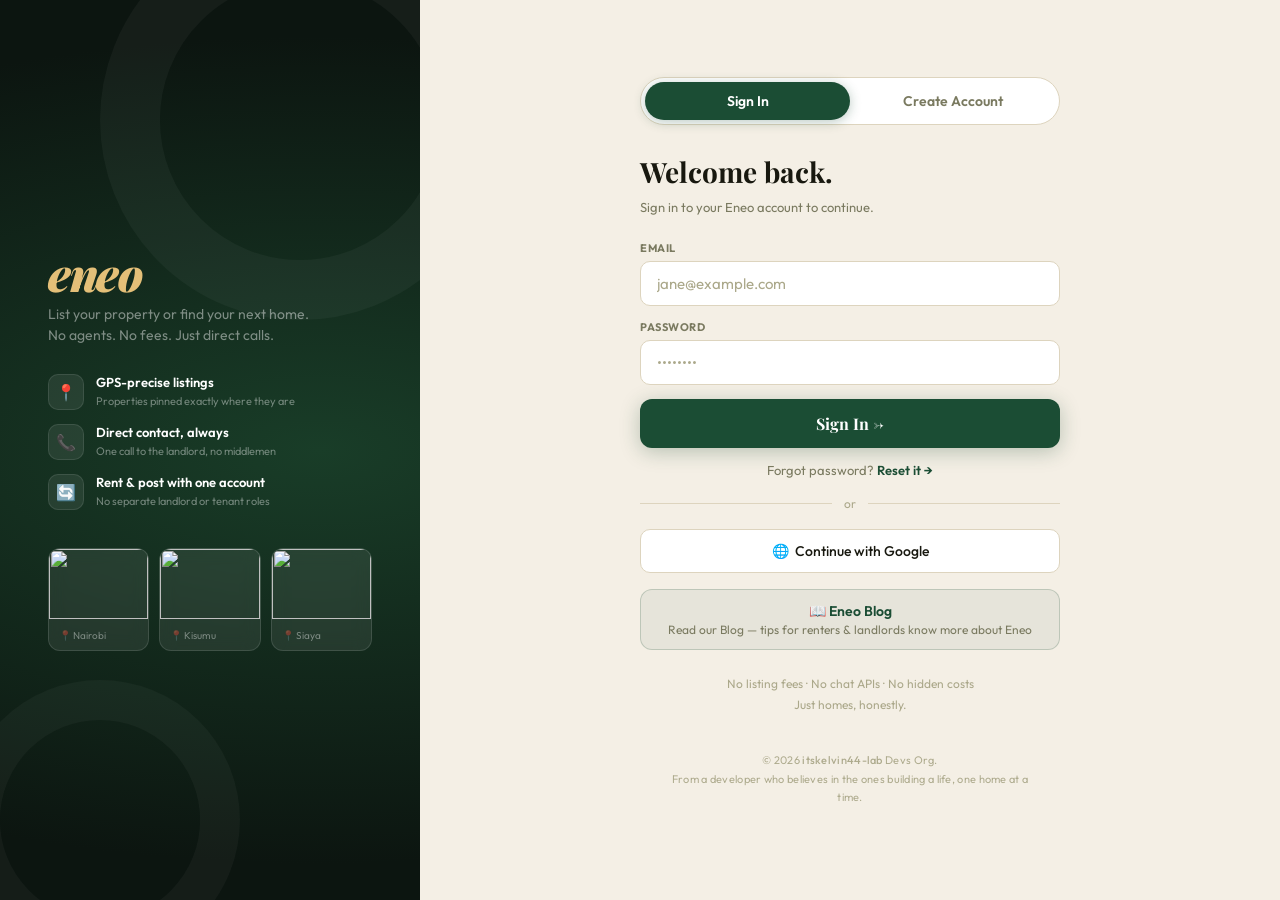
==== commit e5523a30: "Pre-deployment cleanup: county system, 47 counties, mock data removal, footer, UX fixes" ====
--- a/index.html
+++ b/index.html
@@ -1,17 +1,22 @@
 <!DOCTYPE html>
 <html lang="en">
+
 <head>
   <meta charset="UTF-8">
-  <meta name="viewport" content="width=device-width, initial-scale=1.0, maximum-scale=1.0, user-scalable=no, viewport-fit=cover">
+  <meta name="viewport"
+    content="width=device-width, initial-scale=1.0, maximum-scale=1.0, user-scalable=no, viewport-fit=cover">
   <title>Eneo — Find Your Next Home</title>
 
   <!-- Google Fonts -->
   <link rel="preconnect" href="https://fonts.googleapis.com">
-  <link href="https://fonts.googleapis.com/css2?family=Playfair+Display:ital,wght@0,600;0,700;0,900;1,700;1,900&family=Outfit:wght@300;400;500;600;700&display=swap" rel="stylesheet">
+  <link
+    href="https://fonts.googleapis.com/css2?family=Playfair+Display:ital,wght@0,600;0,700;0,900;1,700;1,900&family=Outfit:wght@300;400;500;600;700&display=swap"
+    rel="stylesheet">
 
   <!-- Stylesheet -->
   <link rel="stylesheet" href="css/styles.css">
 </head>
+
 <body>
 
   <!-- ══════════════════ LOGIN ══════════════════ -->
@@ -19,7 +24,8 @@
     <div class="login-left">
       <div>
         <div class="l-wordmark"><em>eneo</em></div>
-        <div class="l-tagline">Your next home is already waiting.<br>No fees. No chat APIs. Just homes.</div>
+        <div class="l-tagline">List your property or find your next home.<br>No agents. No fees. Just direct calls.
+        </div>
       </div>
       <div class="l-features">
         <div class="l-feat">
@@ -48,22 +54,19 @@
         <div class="l-pcard">
           <img src="https://images.unsplash.com/photo-1598928506311-c55ded91a20c?w=300&q=75" alt="">
           <div class="l-pcard-body">
-            <div class="l-pcard-price">KSh 45,000</div>
-            <div class="l-pcard-loc">📍 Kilimani</div>
+            <div class="l-pcard-loc">📍 Nairobi</div>
           </div>
         </div>
         <div class="l-pcard">
           <img src="https://images.unsplash.com/photo-1512917774080-9991f1c4c750?w=300&q=75" alt="">
           <div class="l-pcard-body">
-            <div class="l-pcard-price">KSh 85,000</div>
-            <div class="l-pcard-loc">📍 Karen</div>
+            <div class="l-pcard-loc">📍 Kisumu</div>
           </div>
         </div>
         <div class="l-pcard">
           <img src="https://images.unsplash.com/photo-1493809842364-78817add7ffb?w=300&q=75" alt="">
           <div class="l-pcard-body">
-            <div class="l-pcard-price">KSh 35,000</div>
-            <div class="l-pcard-loc">📍 Westlands</div>
+            <div class="l-pcard-loc">📍 Siaya</div>
           </div>
         </div>
       </div>
@@ -82,7 +85,8 @@
           <div class="field"><label>Email</label><input type="email" placeholder="jane@example.com"></div>
           <div class="field"><label>Password</label><input type="password" placeholder="••••••••"></div>
           <button class="login-cta" onclick="doLogin(this)">Sign In →</button>
-          <p style="text-align:center;font-size:13px;color:var(--text3);margin-top:14px;">Forgot password? <a style="color:var(--forest);font-weight:600;cursor:pointer;">Reset it →</a></p>
+          <p style="text-align:center;font-size:13px;color:var(--text3);margin-top:14px;">Forgot password? <a
+              style="color:var(--forest);font-weight:600;cursor:pointer;" onclick="forgotPassword()">Reset it →</a></p>
         </div>
 
         <div id="form-up" style="display:none">
@@ -96,8 +100,22 @@
         </div>
 
         <div class="or-row"><span>or</span></div>
-        <button class="google-btn">🌐 &nbsp;Continue with Google</button>
+        <button class="google-btn" onclick="signInWithGoogle()">🌐 &nbsp;Continue with Google</button>
+        <div
+          style="text-align:center;margin-top:16px;background:rgba(27,77,52,.06);border:1.5px solid rgba(27,77,52,.2);border-radius:12px;padding:12px 16px;">
+          <a href="blog.html" style="font-size:14px;color:var(--forest);font-weight:600;text-decoration:none;">📖 Eneo
+            Blog</a>
+          <span style="font-size:12px;color:var(--text3);display:block;margin-top:2px;">Read our Blog — tips for renters
+            & landlords know more about Eneo</span>
+        </div>
         <div class="auth-footer">No listing fees · No chat APIs · No hidden costs<br>Just homes, honestly.</div>
+
+        <!-- Footer -->
+        <footer
+          style="text-align:center;padding:20px 20px 16px;font-size:11px;color:var(--text4);opacity:.95;letter-spacing:.3px;line-height:1.7;margin-top:16px;">
+          <span>© 2026 <span style="font-weight:500;">itskelvin44-lab</span> Devs Org.</span><br>
+          <span>From a developer who believes in the ones building a life, one home at a time.</span>
+        </footer>
       </div>
     </div>
   </div>
@@ -130,6 +148,10 @@
           <span class="sni">🕐</span>
           <span class="snav-label">History</span>
         </button>
+        <button class="snav-btn" id="snav-bookings" onclick="switchNav('bookings')">
+          <span class="sni">📋</span>
+          <span class="snav-label">Bookings</span>
+        </button>
         <button class="snav-btn" id="snav-account" onclick="switchNav('account')">
           <span class="sni">👤</span>
           <span class="snav-label">Account</span>
@@ -164,6 +186,10 @@
         <span class="sni">🕐</span>
         <span class="snav-label">History</span>
       </button>
+      <button class="mbnav-btn" id="mbnav-bookings" onclick="switchNav('bookings')">
+        <span class="sni">📋</span>
+        <span class="snav-label">Bookings</span>
+      </button>
       <button class="mbnav-btn" id="mbnav-account" onclick="switchNav('account')">
         <span class="sni">👤</span>
         <span class="snav-label">Account</span>
@@ -175,7 +201,7 @@
       <div class="topbar" id="main-topbar">
         <div class="topbar-title" id="topbar-title">Explore Listings</div>
         <div class="topbar-actions" id="topbar-actions">
-          <div class="tbar-chip" onclick="toast('📍 Westlands, Nairobi','ok')">📍 Westlands</div>
+          <div class="tbar-chip" id="tbar-location" onclick="refreshLocationChip()">📍 Detect location...</div>
           <button class="tbar-icon-btn" onclick="toast('No new notifications','')">🔔</button>
         </div>
       </div>
@@ -187,13 +213,13 @@
           <div id="p-feed-inner" style="padding:28px;">
             <div class="feed-header">
               <div class="feed-header-left">
-                <div class="feed-greeting">Good morning, Jane 👋</div>
+                <div class="feed-greeting" id="feed-greeting">Good morning 👋</div>
                 <div class="feed-headline">Find your<br><em>perfect home.</em></div>
               </div>
               <div class="feed-header-right">
                 <div class="search-bar">
                   <span class="search-icon">🔍</span>
-                  <input type="text" id="feed-search" placeholder="Search Kilimani, Karen, Westlands...">
+                  <input type="text" id="feed-search" placeholder="Search by location, type, or keyword...">
                 </div>
                 <button class="filter-btn" id="filter-btn" onclick="openFilterModal()">⚙️ &nbsp;Filters</button>
                 <button class="notify-btn" id="notify-btn" onclick="openNotifyModal()">🔔 &nbsp;Notify Me</button>
@@ -203,19 +229,31 @@
             <div class="stats-row">
               <div class="stat-card">
                 <div class="stat-icon">🏘️</div>
-                <div><div class="stat-val">24</div><div class="stat-lbl">Listed Today</div></div>
+                <div>
+                  <div class="stat-val">—</div>
+                  <div class="stat-lbl">Listed Today</div>
+                </div>
               </div>
               <div class="stat-card">
                 <div class="stat-icon">📍</div>
-                <div><div class="stat-val">8</div><div class="stat-lbl">Near You</div></div>
+                <div>
+                  <div class="stat-val">—</div>
+                  <div class="stat-lbl">Near You</div>
+                </div>
               </div>
               <div class="stat-card">
                 <div class="stat-icon">⚡</div>
-                <div><div class="stat-val">3</div><div class="stat-lbl">New this Hour</div></div>
+                <div>
+                  <div class="stat-val">—</div>
+                  <div class="stat-lbl">New this Hour</div>
+                </div>
               </div>
               <div class="stat-card">
                 <div class="stat-icon">✅</div>
-                <div><div class="stat-val">91%</div><div class="stat-lbl">Response Rate</div></div>
+                <div>
+                  <div class="stat-val">—</div>
+                  <div class="stat-lbl">Response Rate</div>
+                </div>
               </div>
             </div>
 
@@ -226,7 +264,8 @@
             <div class="featured-scroll" id="featured-scroll"></div>
 
             <div class="sec-head" style="margin-top:4px;">
-              <div class="sec-title">All Listings <span style="font-size:14px;font-weight:400;color:var(--text3)">(24)</span></div>
+              <div class="sec-title">All Listings <span id="listing-count"
+                  style="font-size:14px;font-weight:400;color:var(--text3)">(0)</span></div>
               <span class="sec-link" onclick="toast('Sort options coming soon','')">Sort ↕</span>
             </div>
             <div class="prop-grid" id="prop-grid"></div>
@@ -244,17 +283,18 @@
             <button class="new-post-btn" onclick="openPostForm()">+ &nbsp;New Listing</button>
           </div>
           <div class="post-tabs">
-            <button class="ptab active" onclick="ptab('active',this)">Active (2)</button>
-            <button class="ptab" onclick="ptab('drafts',this)">Drafts (1)</button>
+            <button class="ptab active" onclick="ptab('active',this)">Active</button>
+
             <button class="ptab" onclick="ptab('removed',this)">Removed</button>
           </div>
           <div class="pcontent">
             <div id="pt-active" class="listings-grid"></div>
-            <div id="pt-drafts" style="display:none;"></div>
+
             <div id="pt-removed" style="display:none;">
               <div class="empty-box">
                 <div class="ei">🗂️</div>
-                <p>Properties taken down or expired after 24hrs appear here.<br>You can restore them within 30 days.</p>
+                <p>Properties taken down or expired after 3 days appear here.<br>You can restore them within 30 days.
+                </p>
               </div>
             </div>
           </div>
@@ -268,14 +308,16 @@
           </div>
           <div class="compare-bar" id="compare-bar">
             <span>Select 2–3 properties to compare side-by-side</span>
-            <button class="compare-btn" id="compare-btn" disabled onclick="compareSelected()">📊 Compare Selected</button>
+            <button class="compare-btn" id="compare-btn" disabled onclick="compareSelected()">📊 Compare
+              Selected</button>
           </div>
           <div class="comparison-view" id="comparison-view"></div>
           <div class="saved-grid" id="saved-grid"></div>
           <div class="empty-box" id="saved-empty">
             <div class="ei">🔖</div>
             <p>No saved properties yet.<br>Tap the ♡ heart on any listing to save it here.</p>
-            <button class="book-btn" style="width:auto;padding:12px 28px;margin-top:16px;" onclick="switchNav('feed')">🏠 Browse Listings</button>
+            <button class="book-btn" style="width:auto;padding:12px 28px;margin-top:16px;"
+              onclick="switchNav('feed')">🏠 Browse Listings</button>
           </div>
         </div><!-- /saved -->
 
@@ -293,10 +335,30 @@
             <div class="empty-box" id="history-empty" style="display:none;">
               <div class="ei">🕐</div>
               <p>No history yet.<br>Listings you view will appear here.</p>
-              <button class="book-btn" style="width:auto;padding:12px 28px;margin-top:16px;" onclick="switchNav('feed')">🏠 Browse Listings</button>
+              <button class="book-btn" style="width:auto;padding:12px 28px;margin-top:16px;"
+                onclick="switchNav('feed')">🏠 Browse Listings</button>
             </div>
           </div>
         </div><!-- /history -->
+
+        <!-- ── BOOKINGS ── -->
+        <div id="p-bookings" style="display:none;">
+          <div class="history-wrap">
+            <div class="history-toprow">
+              <div>
+                <div class="posting-headline">My Bookings</div>
+                <div class="posting-sub">Properties you've booked and their status.</div>
+              </div>
+            </div>
+            <div id="bookings-list"></div>
+            <div class="empty-box" id="bookings-empty">
+              <div class="ei">📋</div>
+              <p>No bookings yet.<br>When you book a property, it will appear here.</p>
+              <button class="book-btn" style="width:auto;padding:12px 28px;margin-top:16px;"
+                onclick="switchNav('feed')">🏠 Browse Listings</button>
+            </div>
+          </div>
+        </div>
 
         <!-- ── ACCOUNT ── -->
         <div id="p-account" style="display:none;">
@@ -311,24 +373,34 @@
                   <span>· Copy</span>
                 </div>
                 <div class="acct-stats-mini">
-                  <div class="asm"><div class="asm-val">2</div><div class="asm-lbl">Active</div></div>
-                  <div class="asm"><div class="asm-val">1</div><div class="asm-lbl">Draft</div></div>
-                  <div class="asm"><div class="asm-val">3</div><div class="asm-lbl">Booked</div></div>
+                  <div class="asm">
+                    <div class="asm-val">0</div>
+                    <div class="asm-lbl">Active</div>
+                  </div>
+
+                  <div class="asm">
+                    <div class="asm-val">0</div>
+                    <div class="asm-lbl">Booked</div>
+                  </div>
                 </div>
               </div>
             </div>
             <div class="settings-panels">
               <div class="settings-card">
-                <div class="settings-card-head"><h3>Profile</h3></div>
+                <div class="settings-card-head">
+                  <h3>Profile</h3>
+                </div>
                 <div class="srow" onclick="toast('Edit name — full app only','')">
                   <div class="srow-icon" style="background:rgba(27,77,52,.1);">👤</div>
                   <div class="srow-text"><strong>Full Name</strong><small>Jane Mwangi</small></div>
-                  <div class="srow-right"><span class="srow-val">Jane Mwangi</span><span class="srow-arrow">›</span></div>
+                  <div class="srow-right"><span class="srow-val">Jane Mwangi</span><span class="srow-arrow">›</span>
+                  </div>
                 </div>
                 <div class="srow" onclick="toast('Edit phone number','')">
                   <div class="srow-icon" style="background:rgba(27,77,52,.1);">📞</div>
                   <div class="srow-text"><strong>Phone Number</strong><small>Tenants contact you on this</small></div>
-                  <div class="srow-right"><span class="srow-val">+254 712 345 678</span><span class="srow-arrow">›</span></div>
+                  <div class="srow-right"><span class="srow-val">+254 712 345 678</span><span
+                      class="srow-arrow">›</span></div>
                 </div>
                 <div class="srow" onclick="toast('Email changes need re-verification','')">
                   <div class="srow-icon" style="background:rgba(80,80,220,.08);">✉️</div>
@@ -337,483 +409,654 @@
                 </div>
               </div>
               <div class="settings-card">
-                <div class="settings-card-head"><h3>Security</h3></div>
-                <div class="srow" onclick="toast('Password reset link sent to your email','ok')">
+                <div class="settings-card-head">
+                  <h3>Security</h3>
+                </div>
+                <div class="srow" onclick="changePassword()">
                   <div class="srow-icon" style="background:rgba(196,81,42,.08);">🔐</div>
-                  <div class="srow-text"><strong>Change Password</strong><small>Last changed 3 months ago</small></div>
+                  <div class="srow-text"><strong>Change Password</strong><small>Send a password reset link to your
+                      email</small></div>
                   <div class="srow-right"><span class="srow-arrow">›</span></div>
                 </div>
               </div>
               <div class="settings-card">
-                <div class="settings-card-head"><h3>Activity</h3></div>
+                <div class="settings-card-head">
+                  <h3>Activity</h3>
+                </div>
                 <div class="srow" onclick="switchNav('posting')">
                   <div class="srow-icon" style="background:rgba(27,77,52,.08);">🏠</div>
-                  <div class="srow-text"><strong>My Listings</strong><small>2 active · 1 draft</small></div>
+                  <div class="srow-text"><strong>My Listings</strong><small>2 active</small></div>
                   <div class="srow-right"><span class="srow-arrow">›</span></div>
                 </div>
                 <div class="srow" onclick="switchNav('saved')">
                   <div class="srow-icon" style="background:rgba(27,77,52,.08);">🔖</div>
-                  <div class="srow-text"><strong>Saved Properties</strong><small id="acct-saved-count">0 saved</small></div>
+                  <div class="srow-text"><strong>Saved Properties</strong><small id="acct-saved-count">0 saved</small>
+                  </div>
                   <div class="srow-right"><span class="srow-arrow">›</span></div>
                 </div>
-                <div class="srow" onclick="toast('3 viewings arranged so far','')">
+                <div class="srow" onclick="switchNav('bookings')">
                   <div class="srow-icon" style="background:rgba(27,77,52,.08);">📋</div>
-                  <div class="srow-text"><strong>Booking History</strong><small>3 viewings arranged</small></div>
+                  <div class="srow-text"><strong>Booking History</strong><small>View your booking history</small></div>
                   <div class="srow-right"><span class="srow-arrow">›</span></div>
                 </div>
-              </div>
-              <div class="settings-card">
-                <div class="settings-card-head"><h3>Preferences</h3></div>
-                <div class="srow" onclick="toggleDarkMode()" style="cursor:pointer;">
-                  <div class="srow-icon" style="background:rgba(27,77,52,.08);" id="dm-icon">🌙</div>
-                  <div class="srow-text"><strong>Dark Mode</strong><small id="dm-label">Currently light</small></div>
-                  <div class="srow-right">
-                    <div class="dm-track" id="dm-track">
-                      <div class="dm-thumb" id="dm-thumb">🌙</div>
+                <div class="settings-card">
+                  <div class="settings-card-head">
+                    <h3>Preferences</h3>
+                  </div>
+                  <div class="srow" onclick="toggleDarkMode()" style="cursor:pointer;">
+                    <div class="srow-icon" style="background:rgba(27,77,52,.08);" id="dm-icon">🌙</div>
+                    <div class="srow-text"><strong>Dark Mode</strong><small id="dm-label">Currently light</small></div>
+                    <div class="srow-right">
+                      <div class="dm-track" id="dm-track">
+                        <div class="dm-thumb" id="dm-thumb">🌙</div>
+                      </div>
                     </div>
                   </div>
                 </div>
-              </div>
-              <div class="settings-card">
-                <div class="settings-card-head"><h3>Danger Zone</h3></div>
-                <div class="srow" onclick="doLogout()">
-                  <div class="srow-icon" style="background:rgba(196,81,42,.08);">🚪</div>
-                  <div class="srow-text"><strong>Sign Out</strong><small>Log out of this device</small></div>
-                  <div class="srow-right"><span class="srow-arrow">›</span></div>
-                </div>
-                <div class="srow srow-delete" onclick="openModal('m-delete-account')">
-                  <div class="srow-icon" style="background:rgba(196,81,42,.13);">🗑️</div>
-                  <div class="srow-text">
-                    <strong style="color:var(--terra);">Delete Account</strong>
-                    <small>Permanently remove your account and data</small>
-                  </div>
-                  <div class="srow-right"><span class="srow-arrow" style="color:var(--terra);">›</span></div>
-                </div>
-              </div>
-            </div>
-          </div>
-        </div><!-- /account -->
-
-      </div><!-- /content-area -->
-    </div><!-- /main-area -->
-
-    <!-- ── DETAIL PANEL ── -->
-    <div class="detail-overlay" id="detail-overlay" onclick="overlayClose(event,'detail-overlay')">
-      <div class="detail-panel">
-        <div class="detail-topbar">
-          <div class="detail-back" onclick="closeDetail()">←</div>
-          <div class="detail-topbar-title" id="dt-title"></div>
-          <div class="detail-share" onclick="toast('🔗 Link copied!','ok')">↗</div>
-        </div>
-        <div class="detail-scroll">
-          <div id="dt-gallery" class="detail-gallery"></div>
-          <div class="gallery-dots" id="dt-dots"></div>
-          <div class="detail-body">
-            <div class="detail-loc-row">
-              <div class="detail-loc" id="dt-loc"></div>
-              <span class="new-pill" id="dt-pill" style="display:none">New</span>
-            </div>
-            <div class="detail-price" id="dt-price"></div>
-            <div class="detail-title" id="dt-name"></div>
-            <div class="detail-chips" id="dt-chips"></div>
-            <div class="detail-sec-label">About this place</div>
-            <div class="detail-desc" id="dt-desc"></div>
-
-            <!-- Landlord Reputation Section -->
-            <div class="detail-sec-label">About the Landlord</div>
-            <div class="landlord-card" id="landlord-card">
-              <div class="landlord-top">
-                <div class="landlord-av" id="ld-av">JM</div>
-                <div class="landlord-info">
-                  <div class="landlord-name" id="ld-name">Jane Mwangi</div>
-                  <div class="landlord-rating-row">
-                    <span class="landlord-stars" id="ld-stars">⭐⭐⭐⭐⭐</span>
-                    <span class="landlord-rating-num" id="ld-rating-num">4.7</span>
-                    <span class="landlord-rating-count" id="ld-rating-count">(14 ratings)</span>
-                  </div>
-                </div>
-                <div class="landlord-badge" id="ld-badge">
-                  <span>🏅 Trusted</span>
-                </div>
-              </div>
-              <div class="landlord-stats" id="ld-stats">
-                <div class="ld-stat">
-                  <div class="ld-stat-val" id="ld-posted">12</div>
-                  <div class="ld-stat-lbl">Posted</div>
-                </div>
-                <div class="ld-stat">
-                  <div class="ld-stat-val" id="ld-booked">8</div>
-                  <div class="ld-stat-lbl">Booked</div>
-                </div>
-                <div class="ld-stat">
-                  <div class="ld-stat-val" id="ld-response">94%</div>
-                  <div class="ld-stat-lbl">Response</div>
-                </div>
-              </div>
-              <div class="property-activity" id="property-activity">
-                <div class="pa-item">👁 <span id="pa-views">243</span> views</div>
-                <div class="pa-item">💾 <span id="pa-saves">18</span> saves</div>
-                <div class="pa-item">📅 <span id="pa-bookings">3</span> bookings</div>
-              </div>
-              <div class="landlord-reviews" id="ld-reviews"></div>
-            </div>
-
-            <button class="map-btn" onclick="openMap()">📍 &nbsp;Open in Google Maps</button>
-            <div class="detail-sec-label">Book a Viewing</div>
-            <button class="book-btn" id="book-btn" onclick="doBook()">📅 &nbsp;Book This Property</button>
-            <p class="book-note">Free. The landlord will see your name and phone number.</p>
-            <div class="contact-reveal" id="contact-reveal">
-              <h3>✅ Booking Requested!</h3>
-              <p>Call or SMS the landlord to arrange your viewing time.</p>
-              <div class="contact-number">+254 700 123 456</div>
-              <div class="contact-btns">
-                <button class="cbtn cbtn-call" onclick="toast('📞 Opening phone app...','ok')">📞 Call Now</button>
-                <button class="cbtn cbtn-sms" onclick="toast('💬 Opening messages...','ok')">💬 SMS</button>
-              </div>
-            </div>
-          </div>
-        </div>
+                <div class="settings-card">
+                  <div class="settings-card-head">
+                    <h3>Danger Zone</h3>
+                  </div>
+                  <div class="srow" onclick="doLogout()">
+                    <div class="srow-icon" style="background:rgba(196,81,42,.08);">🚪</div>
+                    <div class="srow-text"><strong>Sign Out</strong><small>Log out of this device</small></div>
+                    <div class="srow-right"><span class="srow-arrow">›</span></div>
+                  </div>
+                  <div class="srow srow-delete" onclick="openModal('m-delete-account')">
+                    <div class="srow-icon" style="background:rgba(196,81,42,.13);">🗑️</div>
+                    <div class="srow-text">
+                      <strong style="color:var(--terra);">Delete Account</strong>
+                      <small>Permanently remove your account and data</small>
+                    </div>
+                    <div class="srow-right"><span class="srow-arrow" style="color:var(--terra);">›</span></div>
+                  </div>
+                </div>
+              </div>
+            </div>
+          </div><!-- /account -->
+        </div><!-- /content-area -->
+
+        <!-- Footer -->
+        <footer
+          style="text-align:center;padding:16px 20px;font-size:11px;color:var(--text4);opacity:.95;letter-spacing:.3px;line-height:1.7;flex-shrink:0;">
+          <span>© 2026 <span style="font-weight:500;">itskelvin44-lab</span> Devs Org.</span><br>
+          <span>From a developer who believes in the ones building a life, one home at a time.</span>
+        </footer>
+      </div><!-- /main-area -->
+
+      <!-- ── DETAIL PANEL ── -->
+      <div class="detail-overlay" id="detail-overlay" onclick="overlayClose(event,'detail-overlay')">
+        <div class="detail-panel">
+          <div class="detail-topbar">
+            <div class="detail-back" onclick="closeDetail()">←</div>
+            <div class="detail-topbar-title" id="dt-title"></div>
+            <div class="detail-share" onclick="toast('🔗 Link copied!','ok')">↗</div>
+          </div>
+          <div class="detail-scroll">
+            <div id="dt-gallery" class="detail-gallery"></div>
+            <div class="gallery-dots" id="dt-dots"></div>
+            <div class="detail-body">
+              <div class="detail-loc-row">
+                <div class="detail-loc" id="dt-loc"></div>
+                <span class="new-pill" id="dt-pill" style="display:none">New</span>
+              </div>
+              <div class="detail-price" id="dt-price"></div>
+              <div class="detail-title" id="dt-name"></div>
+              <div class="detail-chips" id="dt-chips"></div>
+              <div class="detail-sec-label">About this place</div>
+              <div class="detail-desc" id="dt-desc"></div>
+
+              <!-- Landlord Reputation Section -->
+              <div class="detail-sec-label">About the Landlord</div>
+              <div class="landlord-card" id="landlord-card">
+                <div class="landlord-top">
+                  <div class="landlord-av" id="ld-av">JM</div>
+                  <div class="landlord-info">
+                    <div class="landlord-name" id="ld-name">Jane Mwangi</div>
+                    <div class="landlord-rating-row">
+                      <span class="landlord-stars" id="ld-stars">⭐⭐⭐⭐⭐</span>
+                      <span class="landlord-rating-num" id="ld-rating-num">4.7</span>
+                      <span class="landlord-rating-count" id="ld-rating-count">(14 ratings)</span>
+                    </div>
+                  </div>
+                  <div class="landlord-badge" id="ld-badge">
+                    <span>🏅 Trusted</span>
+                  </div>
+                </div>
+                <div class="landlord-stats" id="ld-stats">
+                  <div class="ld-stat">
+                    <div class="ld-stat-val" id="ld-posted">12</div>
+                    <div class="ld-stat-lbl">Posted</div>
+                  </div>
+                  <div class="ld-stat">
+                    <div class="ld-stat-val" id="ld-booked">8</div>
+                    <div class="ld-stat-lbl">Booked</div>
+                  </div>
+                  <div class="ld-stat">
+                    <div class="ld-stat-val" id="ld-response">94%</div>
+                    <div class="ld-stat-lbl">Response</div>
+                  </div>
+                </div>
+                <div class="property-activity" id="property-activity">
+                  <div class="pa-item">👁 <span id="pa-views">243</span> views</div>
+                  <div class="pa-item">💾 <span id="pa-saves">18</span> saves</div>
+                  <div class="pa-item">📅 <span id="pa-bookings">3</span> bookings</div>
+                </div>
+                <div class="landlord-reviews" id="ld-reviews"></div>
+                <div class="review-form" id="review-form" style="display:none;">
+                  <div class="detail-sec-label">Leave a Review</div>
+                  <div class="star-picker" id="star-picker">
+                    <span class="star" data-star="1" onclick="setReviewStar(1)">☆</span>
+                    <span class="star" data-star="2" onclick="setReviewStar(2)">☆</span>
+                    <span class="star" data-star="3" onclick="setReviewStar(3)">☆</span>
+                    <span class="star" data-star="4" onclick="setReviewStar(4)">☆</span>
+                    <span class="star" data-star="5" onclick="setReviewStar(5)">☆</span>
+                  </div>
+                  <textarea id="review-text" class="finput ftextarea"
+                    placeholder="Share your experience with this landlord..." style="margin-top:8px;"></textarea>
+                  <button class="book-btn" style="margin-top:12px;padding:14px;" onclick="submitReviewForm()">Submit
+                    Review</button>
+                  <p style="font-size:11px;color:var(--text4);text-align:center;margin-top:6px;">Your review helps other
+                    tenants find trusted landlords.</p>
+                </div>
+              </div>
+
+              <button class="map-btn" onclick="openMap()">📍 &nbsp;Open in Google Maps</button>
+              <div class="detail-sec-label">Book a Viewing</div>
+              <button class="book-btn" id="book-btn" onclick="doBook()">📅 &nbsp;Book This Property</button>
+              <p class="book-note">Free. The landlord will see your name and phone number.</p>
+              <div class="contact-reveal" id="contact-reveal">
+                <h3>✅ Booking Requested!</h3>
+                <p>Call or SMS the landlord to arrange your viewing time.</p>
+                <div class="contact-number">+254 700 123 456</div>
+                <div class="contact-btns">
+                  <button class="cbtn cbtn-call" onclick="toast('📞 Opening phone app...','ok')">📞 Call Now</button>
+                  <button class="cbtn cbtn-sms" onclick="toast('💬 Opening messages...','ok')">💬 SMS</button>
+                </div>
+              </div>
+            </div>
+          </div>
+        </div>
+      </div>
+
+      <!-- ── POST FORM PANEL ── -->
+      <div class="form-overlay" id="form-overlay" onclick="overlayClose(event,'form-overlay')">
+        <div class="form-panel">
+          <div class="form-topbar">
+            <div class="detail-back" onclick="confirmClose()">←</div>
+            <h2>New Listing</h2>
+            <span class="form-progress" id="form-progress">0 / 5</span>
+          </div>
+          <div class="form-scroll">
+            <div class="fsec">
+              <div class="fsec-title">Basic Info</div>
+              <div class="fgroup">
+                <label class="flabel">Title</label>
+                <input type="text" class="finput" id="f-title"
+                  placeholder="e.g. Cozy 2BR Apartment in Westlands, Nairobi" oninput="updateProgress()">
+                <div class="fhint">Include keywords tenants will search: neighbourhood, city, property type, features.
+                </div>
+              </div>
+              <div class="fgroup">
+                <label class="flabel">Description</label>
+                <textarea class="finput ftextarea" id="f-desc"
+                  placeholder="Describe the property — nearby landmarks, security, parking, special features..."
+                  oninput="updateProgress()"></textarea>
+                <div class="fhint">Be detailed but clear. Tenants love specifics.</div>
+              </div>
+            </div>
+            <div class="fsec">
+              <div class="fsec-title">Details</div>
+              <div class="frow">
+                <div class="fgroup">
+                  <label class="flabel">Bedrooms</label>
+                  <input type="number" class="finput" id="f-beds" placeholder="2" min="0" max="20"
+                    oninput="updateProgress()">
+                </div>
+                <div class="fgroup">
+                  <label class="flabel">Bathrooms</label>
+                  <input type="number" class="finput" id="f-baths" placeholder="1.5" step="0.5" min="0"
+                    oninput="updateProgress()">
+                </div>
+              </div>
+              <div class="frow">
+                <div class="fgroup">
+                  <label class="flabel">Area (e.g. 72m²)</label>
+                  <input type="text" class="finput" id="f-area" placeholder="72m²" oninput="updateProgress()">
+                </div>
+                <div class="fgroup">
+                  <label class="flabel">Monthly Rent</label>
+                  <div class="prefix-wrap">
+                    <span class="prefix">KSh</span>
+                    <input type="number" class="finput" id="f-price" placeholder="35000" oninput="updateProgress()">
+                  </div>
+                </div>
+              </div>
+            </div>
+            <div class="fsec">
+              <div class="fsec-title">Photos</div>
+              <div class="photo-zone" id="pz" onclick="addPhotos()">
+                <div class="pz-icon">+</div>
+                <div class="pz-label">Click to add photos</div>
+                <div class="pz-sub">First photo becomes the cover image · Max 10 photos</div>
+              </div>
+              <div class="thumb-grid" id="thumb-grid"></div>
+              <div class="fhint" style="margin-top:8px;">Images are automatically compressed to ~200KB in your browser.
+                EXIF
+                data (GPS, camera) is stripped for privacy.</div>
+            </div>
+            <div class="fsec">
+              <div class="fsec-title">Location</div>
+              <button class="loc-option lo-green" id="lo-gps" onclick="captureGPS()">
+                <span class="lo-icon">📍</span>
+                <span>
+                  <span class="lo-main">Use my current location</span>
+                  <span class="lo-sub">Easiest if you're at the property right now</span>
+                </span>
+              </button>
+              <button class="loc-option lo-neutral" id="lo-manual" onclick="openModal('m-coords')">
+                <span class="lo-icon">🗺️</span>
+                <span>
+                  <span class="lo-main">Enter coordinates manually</span>
+                  <span class="lo-sub">If you're far away or on a VPN</span>
+                </span>
+              </button>
+              <div id="loc-msg" style="font-size:12px;color:var(--text4);"></div>
+            </div>
+          </div>
+          <div class="form-footer">
+            <button class="submit-btn" id="submit-btn" onclick="submitPost()">🚀 &nbsp;Post Property</button>
+          </div>
+        </div>
+      </div>
+
+      <!-- ── NOTIFY ME MODAL ── -->
+      <div class="modal-bg" id="m-notify" onclick="outsideCloseModal(event,'m-notify')">
+        <div class="modal-card" style="max-width:500px;">
+          <div class="modal-hdr">
+            <div style="display:flex;align-items:center;gap:10px;">
+              <span style="font-size:20px;">🔔</span>
+              <h3>Notify Me When Available</h3>
+            </div>
+            <div class="modal-x" onclick="closeModal('m-notify')">✕</div>
+          </div>
+          <div class="modal-body" style="padding-bottom:8px;">
+            <p class="notify-intro">Describe your ideal property. We'll alert you the moment something matching — or
+              close
+              to it — is listed.</p>
+
+            <label class="filter-label">Preferred Location</label>
+            <div class="chips" id="nch-county">
+              <button class="chip on" onclick="pickChip(this,'nch-county')">Anywhere</button>
+              <button class="chip" onclick="pickChip(this,'nch-county')">🏙️ Nairobi</button>
+              <button class="chip" onclick="pickChip(this,'nch-county')">🐟 Kisumu</button>
+              <button class="chip" onclick="pickChip(this,'nch-county')">🌿 Siaya</button>
+              <button class="chip" onclick="pickChip(this,'nch-county')">🌊 Mombasa</button>
+              <button class="chip" onclick="pickChip(this,'nch-county')">🏘️ Nakuru</button>
+              <button class="chip" onclick="pickChip(this,'nch-county')">Baringo</button>
+              <button class="chip" onclick="pickChip(this,'nch-county')">Bomet</button>
+              <button class="chip" onclick="pickChip(this,'nch-county')">Bungoma</button>
+              <button class="chip" onclick="pickChip(this,'nch-county')">Busia</button>
+              <button class="chip" onclick="pickChip(this,'nch-county')">Elgeyo-Marakwet</button>
+              <button class="chip" onclick="pickChip(this,'nch-county')">Embu</button>
+              <button class="chip" onclick="pickChip(this,'nch-county')">Garissa</button>
+              <button class="chip" onclick="pickChip(this,'nch-county')">Homa Bay</button>
+              <button class="chip" onclick="pickChip(this,'nch-county')">Isiolo</button>
+              <button class="chip" onclick="pickChip(this,'nch-county')">Kajiado</button>
+              <button class="chip" onclick="pickChip(this,'nch-county')">Kakamega</button>
+              <button class="chip" onclick="pickChip(this,'nch-county')">Kericho</button>
+              <button class="chip" onclick="pickChip(this,'nch-county')">Kiambu</button>
+              <button class="chip" onclick="pickChip(this,'nch-county')">Kilifi</button>
+              <button class="chip" onclick="pickChip(this,'nch-county')">Kirinyaga</button>
+              <button class="chip" onclick="pickChip(this,'nch-county')">Kisii</button>
+              <button class="chip" onclick="pickChip(this,'nch-county')">Kitui</button>
+              <button class="chip" onclick="pickChip(this,'nch-county')">Kwale</button>
+              <button class="chip" onclick="pickChip(this,'nch-county')">Laikipia</button>
+              <button class="chip" onclick="pickChip(this,'nch-county')">Lamu</button>
+              <button class="chip" onclick="pickChip(this,'nch-county')">Machakos</button>
+              <button class="chip" onclick="pickChip(this,'nch-county')">Makueni</button>
+              <button class="chip" onclick="pickChip(this,'nch-county')">Mandera</button>
+              <button class="chip" onclick="pickChip(this,'nch-county')">Marsabit</button>
+              <button class="chip" onclick="pickChip(this,'nch-county')">Meru</button>
+              <button class="chip" onclick="pickChip(this,'nch-county')">Migori</button>
+              <button class="chip" onclick="pickChip(this,'nch-county')">Murang'a</button>
+              <button class="chip" onclick="pickChip(this,'nch-county')">Nandi</button>
+              <button class="chip" onclick="pickChip(this,'nch-county')">Narok</button>
+              <button class="chip" onclick="pickChip(this,'nch-county')">Nyamira</button>
+              <button class="chip" onclick="pickChip(this,'nch-county')">Nyandarua</button>
+              <button class="chip" onclick="pickChip(this,'nch-county')">🌄 Nyeri</button>
+              <button class="chip" onclick="pickChip(this,'nch-county')">Samburu</button>
+              <button class="chip" onclick="pickChip(this,'nch-county')">Taita-Taveta</button>
+              <button class="chip" onclick="pickChip(this,'nch-county')">Tana River</button>
+              <button class="chip" onclick="pickChip(this,'nch-county')">Tharaka-Nithi</button>
+              <button class="chip" onclick="pickChip(this,'nch-county')">Trans Nzoia</button>
+              <button class="chip" onclick="pickChip(this,'nch-county')">Turkana</button>
+              <button class="chip" onclick="pickChip(this,'nch-county')">Uasin Gishu</button>
+              <button class="chip" onclick="pickChip(this,'nch-county')">Vihiga</button>
+              <button class="chip" onclick="pickChip(this,'nch-county')">Wajir</button>
+              <button class="chip" onclick="pickChip(this,'nch-county')">West Pokot</button>
+            </div>
+
+            <label class="filter-label">Budget</label>
+            <div class="price-slider-wrap">
+              <div class="price-inputs-row">
+                <div class="price-input-box">
+                  <label>Min (KSh)</label>
+                  <span class="price-input-prefix">KSh</span>
+                  <input type="number" id="n-min-input" min="0" max="999999" step="1000" value="0" placeholder="0"
+                    oninput="syncFromInputs('n')">
+                </div>
+                <div class="price-sep">—</div>
+                <div class="price-input-box">
+                  <label>Max (KSh)</label>
+                  <span class="price-input-prefix">KSh</span>
+                  <input type="number" id="n-max-input" min="0" max="999999" step="1000" value="300000"
+                    placeholder="Any" oninput="syncFromInputs('n')">
+                </div>
+              </div>
+              <div class="price-track">
+                <div class="price-track-bg"></div>
+                <div class="price-fill" id="n-price-fill"></div>
+                <input type="range" class="price-range" id="n-range-min" min="0" max="300000" value="0" step="1000"
+                  oninput="syncFromSliders('n')">
+                <input type="range" class="price-range" id="n-range-max" min="0" max="300000" value="300000" step="1000"
+                  oninput="syncFromSliders('n')">
+              </div>
+              <div class="price-labels">
+                <span>KSh 0</span><span>KSh 150k</span><span>KSh 300k+</span>
+              </div>
+            </div>
+
+            <label class="filter-label">Property Type</label>
+            <div class="chips" id="nch-type">
+              <button class="chip on" onclick="pickChip(this,'nch-type')">Any</button>
+              <button class="chip" onclick="pickChip(this,'nch-type')">Apartment</button>
+              <button class="chip" onclick="pickChip(this,'nch-type')">Studio</button>
+              <button class="chip" onclick="pickChip(this,'nch-type')">Townhouse</button>
+              <button class="chip" onclick="pickChip(this,'nch-type')">Maisonette</button>
+              <button class="chip" onclick="pickChip(this,'nch-type')">Bedsitter</button>
+            </div>
+
+            <label class="filter-label">Bedrooms</label>
+            <div class="chips" id="nch-beds">
+              <button class="chip on" onclick="pickChip(this,'nch-beds')">Any</button>
+              <button class="chip" onclick="pickChip(this,'nch-beds')">Studio</button>
+              <button class="chip" onclick="pickChip(this,'nch-beds')">1</button>
+              <button class="chip" onclick="pickChip(this,'nch-beds')">2</button>
+              <button class="chip" onclick="pickChip(this,'nch-beds')">3</button>
+              <button class="chip" onclick="pickChip(this,'nch-beds')">4+</button>
+            </div>
+
+            <label class="filter-label">Alert me when a match is</label>
+            <div class="chips" id="nch-match">
+              <button class="chip on" onclick="pickChip(this,'nch-match')">Exact</button>
+              <button class="chip" onclick="pickChip(this,'nch-match')">Close (±20%)</button>
+              <button class="chip" onclick="pickChip(this,'nch-match')">Loose (±40%)</button>
+            </div>
+
+            <label class="filter-label">How to notify me</label>
+            <div class="chips" id="nch-how">
+              <button class="chip on" onclick="pickChip(this,'nch-how')">📱 In-app</button>
+              <button class="chip" onclick="pickChip(this,'nch-how')">📧 Email</button>
+              <button class="chip" onclick="pickChip(this,'nch-how')">💬 SMS</button>
+            </div>
+
+            <div id="notify-active-section" style="display:none;margin-top:16px;">
+              <label class="filter-label" style="margin-bottom:8px;">Your active alerts</label>
+              <div id="notify-alerts-list"></div>
+            </div>
+
+            <div class="notify-footer">
+              <button class="notify-cancel-btn" onclick="closeModal('m-notify')">Cancel</button>
+              <button class="notify-save-btn" onclick="saveNotifyAlert()">🔔 &nbsp;Save Alert</button>
+            </div>
+          </div>
+        </div>
+      </div>
+
+      <!-- ── FILTER MODAL ── -->
+      <div class="modal-bg" id="m-filter" onclick="outsideCloseModal(event,'m-filter')">
+        <div class="modal-card">
+          <div class="modal-hdr">
+            <h3>Filter Listings</h3>
+            <div class="modal-x" onclick="closeModal('m-filter')">✕</div>
+          </div>
+          <div class="modal-body">
+            <label class="filter-label">Location</label>
+            <button class="loc-filter-btn" id="f-nearme-btn" onclick="filterNearMe()">
+              <span id="f-nearme-icon">📍</span>
+              <span id="f-nearme-text">Use my current location</span>
+            </button>
+            <div class="filter-divider"><span>or choose a county</span></div>
+            <div class="county-grid" id="ch-county">
+              <button class="county-chip on" onclick="pickCounty(this,'any')">All Kenya</button>
+              <button class="county-chip" onclick="pickCounty(this,'nairobi')">🏙️ Nairobi</button>
+              <button class="county-chip" onclick="pickCounty(this,'kisumu')">🐟 Kisumu</button>
+              <button class="county-chip" onclick="pickCounty(this,'siaya')">🌿 Siaya</button>
+              <button class="county-chip" onclick="pickCounty(this,'mombasa')">🌊 Mombasa</button>
+              <button class="county-chip" onclick="pickCounty(this,'nakuru')">🏘️ Nakuru</button>
+              <button class="county-chip" onclick="pickCounty(this,'baringo')">Baringo</button>
+              <button class="county-chip" onclick="pickCounty(this,'bomet')">Bomet</button>
+              <button class="county-chip" onclick="pickCounty(this,'bungoma')">Bungoma</button>
+              <button class="county-chip" onclick="pickCounty(this,'busia')">Busia</button>
+              <button class="county-chip" onclick="pickCounty(this,'elgeyo-marakwet')">Elgeyo-Marakwet</button>
+              <button class="county-chip" onclick="pickCounty(this,'embu')">Embu</button>
+              <button class="county-chip" onclick="pickCounty(this,'garissa')">Garissa</button>
+              <button class="county-chip" onclick="pickCounty(this,'homa-bay')">Homa Bay</button>
+              <button class="county-chip" onclick="pickCounty(this,'isiolo')">Isiolo</button>
+              <button class="county-chip" onclick="pickCounty(this,'kajiado')">Kajiado</button>
+              <button class="county-chip" onclick="pickCounty(this,'kakamega')">Kakamega</button>
+              <button class="county-chip" onclick="pickCounty(this,'kericho')">Kericho</button>
+              <button class="county-chip" onclick="pickCounty(this,'kiambu')">Kiambu</button>
+              <button class="county-chip" onclick="pickCounty(this,'kilifi')">Kilifi</button>
+              <button class="county-chip" onclick="pickCounty(this,'kirinyaga')">Kirinyaga</button>
+              <button class="county-chip" onclick="pickCounty(this,'kisii')">Kisii</button>
+              <button class="county-chip" onclick="pickCounty(this,'kitui')">Kitui</button>
+              <button class="county-chip" onclick="pickCounty(this,'kwale')">Kwale</button>
+              <button class="county-chip" onclick="pickCounty(this,'laikipia')">Laikipia</button>
+              <button class="county-chip" onclick="pickCounty(this,'lamu')">Lamu</button>
+              <button class="county-chip" onclick="pickCounty(this,'machakos')">Machakos</button>
+              <button class="county-chip" onclick="pickCounty(this,'makueni')">Makueni</button>
+              <button class="county-chip" onclick="pickCounty(this,'mandera')">Mandera</button>
+              <button class="county-chip" onclick="pickCounty(this,'marsabit')">Marsabit</button>
+              <button class="county-chip" onclick="pickCounty(this,'meru')">Meru</button>
+              <button class="county-chip" onclick="pickCounty(this,'migori')">Migori</button>
+              <button class="county-chip" onclick="pickCounty(this,'muranga')">Murang'a</button>
+              <button class="county-chip" onclick="pickCounty(this,'nandi')">Nandi</button>
+              <button class="county-chip" onclick="pickCounty(this,'narok')">Narok</button>
+              <button class="county-chip" onclick="pickCounty(this,'nyamira')">Nyamira</button>
+              <button class="county-chip" onclick="pickCounty(this,'nyandarua')">Nyandarua</button>
+              <button class="county-chip" onclick="pickCounty(this,'nyeri')">🌄 Nyeri</button>
+              <button class="county-chip" onclick="pickCounty(this,'samburu')">Samburu</button>
+              <button class="county-chip" onclick="pickCounty(this,'taita-taveta')">Taita-Taveta</button>
+              <button class="county-chip" onclick="pickCounty(this,'tana-river')">Tana River</button>
+              <button class="county-chip" onclick="pickCounty(this,'tharaka-nithi')">Tharaka-Nithi</button>
+              <button class="county-chip" onclick="pickCounty(this,'trans-nzoia')">Trans Nzoia</button>
+              <button class="county-chip" onclick="pickCounty(this,'turkana')">Turkana</button>
+              <button class="county-chip" onclick="pickCounty(this,'uasin-gishu')">Uasin Gishu</button>
+              <button class="county-chip" onclick="pickCounty(this,'vihiga')">Vihiga</button>
+              <button class="county-chip" onclick="pickCounty(this,'wajir')">Wajir</button>
+              <button class="county-chip" onclick="pickCounty(this,'west-pokot')">West Pokot</button>
+            </div>
+
+            <label class="filter-label">Price Range</label>
+            <div class="price-slider-wrap">
+              <div class="price-inputs-row">
+                <div class="price-input-box">
+                  <label>Min (KSh)</label>
+                  <span class="price-input-prefix">KSh</span>
+                  <input type="number" id="f-min-input" min="0" max="999999" step="1000" value="0" placeholder="0"
+                    oninput="syncFromInputs('f')">
+                </div>
+                <div class="price-sep">—</div>
+                <div class="price-input-box">
+                  <label>Max (KSh)</label>
+                  <span class="price-input-prefix">KSh</span>
+                  <input type="number" id="f-max-input" min="0" max="999999" step="1000" value="300000"
+                    placeholder="Any" oninput="syncFromInputs('f')">
+                </div>
+              </div>
+              <div class="price-track">
+                <div class="price-track-bg"></div>
+                <div class="price-fill" id="price-fill"></div>
+                <input type="range" class="price-range" id="f-range-min" min="0" max="300000" value="0" step="1000"
+                  oninput="syncFromSliders('f')">
+                <input type="range" class="price-range" id="f-range-max" min="0" max="300000" value="300000" step="1000"
+                  oninput="syncFromSliders('f')">
+              </div>
+              <div class="price-labels">
+                <span>KSh 0</span><span>KSh 150k</span><span>KSh 300k+</span>
+              </div>
+            </div>
+
+            <label class="filter-label">Property Type</label>
+            <div class="chips" id="ch-type">
+              <button class="chip on" onclick="pickChip(this,'ch-type')">Any</button>
+              <button class="chip" onclick="pickChip(this,'ch-type')">Apartment</button>
+              <button class="chip" onclick="pickChip(this,'ch-type')">Studio</button>
+              <button class="chip" onclick="pickChip(this,'ch-type')">Townhouse</button>
+              <button class="chip" onclick="pickChip(this,'ch-type')">Maisonette</button>
+              <button class="chip" onclick="pickChip(this,'ch-type')">Bedsitter</button>
+            </div>
+
+            <label class="filter-label">Bedrooms</label>
+            <div class="chips" id="ch-beds">
+              <button class="chip on" onclick="pickChip(this,'ch-beds')">Any</button>
+              <button class="chip" onclick="pickChip(this,'ch-beds')">Studio</button>
+              <button class="chip" onclick="pickChip(this,'ch-beds')">1</button>
+              <button class="chip" onclick="pickChip(this,'ch-beds')">2</button>
+              <button class="chip" onclick="pickChip(this,'ch-beds')">3</button>
+              <button class="chip" onclick="pickChip(this,'ch-beds')">4+</button>
+            </div>
+
+            <label class="filter-label">Bathrooms</label>
+            <div class="chips" id="ch-baths">
+              <button class="chip on" onclick="pickChip(this,'ch-baths')">Any</button>
+              <button class="chip" onclick="pickChip(this,'ch-baths')">1</button>
+              <button class="chip" onclick="pickChip(this,'ch-baths')">1.5</button>
+              <button class="chip" onclick="pickChip(this,'ch-baths')">2</button>
+              <button class="chip" onclick="pickChip(this,'ch-baths')">3+</button>
+            </div>
+
+            <label class="filter-label">Furnishing</label>
+            <div class="chips" id="ch-furnish">
+              <button class="chip on" onclick="pickChip(this,'ch-furnish')">Any</button>
+              <button class="chip" onclick="pickChip(this,'ch-furnish')">Furnished</button>
+              <button class="chip" onclick="pickChip(this,'ch-furnish')">Unfurnished</button>
+              <button class="chip" onclick="pickChip(this,'ch-furnish')">Part-furnished</button>
+            </div>
+          </div>
+          <div class="modal-footer">
+            <button class="mf-clear" onclick="clearFilters()">Clear All</button>
+            <button class="mf-apply" onclick="applyFilters()">Apply Filters</button>
+          </div>
+        </div>
+      </div>
+
+      <!-- ── DELETE ACCOUNT MODAL ── -->
+      <div class="modal-bg" id="m-delete-account" onclick="outsideCloseModal(event,'m-delete-account')">
+        <div class="confirm-card">
+          <div style="font-size:36px;margin-bottom:12px;text-align:center;">⚠️</div>
+          <h3 style="text-align:center;color:var(--terra);">Delete your account?</h3>
+          <p style="text-align:center;">Your account and all data will be <strong>scheduled for deletion in 30
+              days.</strong> You can cancel anytime by signing back in before then.</p>
+          <div
+            style="background:rgba(196,81,42,.06);border:1.5px solid rgba(196,81,42,.2);border-radius:10px;padding:14px 16px;margin-bottom:22px;">
+            <div style="font-size:12px;color:var(--text2);line-height:1.8;">
+              <div>🏠 &nbsp;Your <strong>active listings</strong> will be taken down immediately</div>
+              <div>🔖 &nbsp;Your <strong>saved properties</strong> will be removed</div>
+              <div>📋 &nbsp;Your <strong>booking history</strong> will be erased</div>
+              <div>↩️ &nbsp;You have <strong>30 days</strong> to change your mind</div>
+            </div>
+          </div>
+          <div id="delete-confirm-step">
+            <button class="conf-btn conf-discard" onclick="showDeleteConfirm()">Yes, delete my account</button>
+            <button class="conf-btn conf-cancel" onclick="closeModal('m-delete-account')">Cancel — keep my
+              account</button>
+          </div>
+          <div id="delete-type-step" style="display:none;">
+            <p style="text-align:center;font-size:13px;color:var(--terra);font-weight:600;margin-bottom:10px;">Type
+              DELETE
+              to confirm</p>
+            <input type="text" id="delete-confirm-input" class="delete-input" placeholder="Type DELETE here"
+              oninput="checkDeleteInput(this)">
+            <button class="conf-btn conf-discard" id="delete-final-btn" onclick="doDeleteAccount()" disabled
+              style="opacity:.4;margin-top:10px;">Schedule Account Deletion</button>
+            <button class="conf-btn conf-cancel" onclick="resetDeleteModal()">Go back</button>
+          </div>
+        </div>
+      </div>
+
+      <!-- ── COORDS MODAL ── -->
+      <div class="modal-bg" id="m-coords" onclick="outsideCloseModal(event,'m-coords')">
+        <div class="coords-card">
+          <h3>Enter Coordinates</h3>
+          <div class="step-row">
+            <div class="step-circle">1</div>
+            <div class="step-txt">Open <strong>Google Maps</strong> in your browser or on your phone 🌍</div>
+          </div>
+          <div class="step-row">
+            <div class="step-circle">2</div>
+            <div class="step-txt">Right-click (desktop) or long-press (mobile) on the exact property location, then
+              click
+              <code>"What's here?"</code> 📍
+            </div>
+          </div>
+          <div class="step-row">
+            <div class="step-circle">3</div>
+            <div class="step-txt">Copy the two numbers shown — they look like <code>-1.2864, 36.8172</code> 📋</div>
+          </div>
+          <div class="step-row">
+            <div class="step-circle">4</div>
+            <div class="step-txt">Paste them in the field below ⬇️</div>
+          </div>
+          <div style="margin-top:14px;">
+            <input type="text" class="finput" id="coord-in" placeholder="-1.286389, 36.817223" oninput="checkCoords()">
+            <div id="coord-hint" style="font-size:11px;color:var(--text4);margin-top:4px;">Paste latitude and longitude
+              separated by a comma</div>
+          </div>
+          <div class="coords-btns">
+            <button class="cb-cancel" onclick="closeModal('m-coords')">Cancel</button>
+            <button class="cb-save" id="cb-save" onclick="saveCoords()">Save Coordinates</button>
+          </div>
+        </div>
+      </div>
+
+      <!-- ── CANCEL CONFIRM ── -->
+      <div class="modal-bg" id="m-cancel" onclick="outsideCloseModal(event,'m-cancel')">
+        <div class="confirm-card">
+          <h3>Discard this listing?</h3>
+          <p>You have unsaved changes. This cannot be undone.</p>
+          <button class="conf-btn conf-discard" onclick="discardForm()">🗑️ Discard</button>
+          <button class="conf-btn conf-cancel" onclick="closeModal('m-cancel')">Keep Editing</button>
+        </div>
+      </div>
+
+    </div><!-- /app-screen -->
+
+    <!-- Lightbox -->
+    <div class="lightbox" id="lightbox" onclick="closeLightbox()">
+      <div class="lightbox-inner">
+        <div class="lightbox-close" onclick="closeLightbox()">✕</div>
+        <div class="lightbox-counter" id="lb-counter">1 / 5</div>
+        <div class="lightbox-gallery" id="lb-gallery"></div>
+        <button class="lb-arrow lb-prev" onclick="event.stopPropagation();lbNav(-1)">‹</button>
+        <button class="lb-arrow lb-next" onclick="event.stopPropagation();lbNav(1)">›</button>
       </div>
     </div>
-
-    <!-- ── POST FORM PANEL ── -->
-    <div class="form-overlay" id="form-overlay" onclick="overlayClose(event,'form-overlay')">
-      <div class="form-panel">
-        <div class="form-topbar">
-          <div class="detail-back" onclick="confirmClose()">←</div>
-          <h2>New Listing</h2>
-          <span class="form-progress" id="form-progress">0 / 5</span>
-        </div>
-        <div class="form-scroll">
-          <div class="fsec">
-            <div class="fsec-title">Basic Info</div>
-            <div class="fgroup">
-              <label class="flabel">Title</label>
-              <input type="text" class="finput" id="f-title" placeholder="e.g. Cozy 2BR Apartment in Westlands" oninput="updateProgress()">
-              <div class="fhint">The first thing tenants will read.</div>
-            </div>
-            <div class="fgroup">
-              <label class="flabel">Description</label>
-              <textarea class="finput ftextarea" id="f-desc" placeholder="Describe the property — nearby landmarks, security, parking, special features..." oninput="updateProgress()"></textarea>
-              <div class="fhint">Be detailed but clear. Tenants love specifics.</div>
-            </div>
-          </div>
-          <div class="fsec">
-            <div class="fsec-title">Details</div>
-            <div class="frow">
-              <div class="fgroup">
-                <label class="flabel">Bedrooms</label>
-                <input type="number" class="finput" id="f-beds" placeholder="2" min="0" max="20" oninput="updateProgress()">
-              </div>
-              <div class="fgroup">
-                <label class="flabel">Bathrooms</label>
-                <input type="number" class="finput" id="f-baths" placeholder="1.5" step="0.5" min="0" oninput="updateProgress()">
-              </div>
-            </div>
-            <div class="fgroup">
-              <label class="flabel">Monthly Rent</label>
-              <div class="prefix-wrap">
-                <span class="prefix">KSh</span>
-                <input type="number" class="finput" id="f-price" placeholder="35000" oninput="updateProgress()">
-              </div>
-            </div>
-          </div>
-          <div class="fsec">
-            <div class="fsec-title">Photos</div>
-            <div class="photo-zone" id="pz" onclick="addPhotos()">
-              <div class="pz-icon">+</div>
-              <div class="pz-label">Click to add photos</div>
-              <div class="pz-sub">First photo becomes the cover image · Max 20 photos</div>
-            </div>
-            <div class="thumb-grid" id="thumb-grid"></div>
-            <div class="fhint" style="margin-top:8px;">Images are automatically compressed to ~200KB in your browser. EXIF data (GPS, camera) is stripped for privacy.</div>
-          </div>
-          <div class="fsec">
-            <div class="fsec-title">Location</div>
-            <button class="loc-option lo-green" id="lo-gps" onclick="captureGPS()">
-              <span class="lo-icon">📍</span>
-              <span>
-                <span class="lo-main">Use my current location</span>
-                <span class="lo-sub">Easiest if you're at the property right now</span>
-              </span>
-            </button>
-            <button class="loc-option lo-neutral" id="lo-manual" onclick="openModal('m-coords')">
-              <span class="lo-icon">🗺️</span>
-              <span>
-                <span class="lo-main">Enter coordinates manually</span>
-                <span class="lo-sub">If you're far away or on a VPN</span>
-              </span>
-            </button>
-            <div id="loc-msg" style="font-size:12px;color:var(--text4);"></div>
-          </div>
-        </div>
-        <div class="form-footer">
-          <button class="submit-btn" id="submit-btn" onclick="submitPost()">🚀 &nbsp;Post Property</button>
-        </div>
-      </div>
-    </div>
-
-    <!-- ── NOTIFY ME MODAL ── -->
-    <div class="modal-bg" id="m-notify" onclick="outsideCloseModal(event,'m-notify')">
-      <div class="modal-card" style="max-width:500px;">
-        <div class="modal-hdr">
-          <div style="display:flex;align-items:center;gap:10px;">
-            <span style="font-size:20px;">🔔</span>
-            <h3>Notify Me When Available</h3>
-          </div>
-          <div class="modal-x" onclick="closeModal('m-notify')">✕</div>
-        </div>
-        <div class="modal-body" style="padding-bottom:8px;">
-          <p class="notify-intro">Describe your ideal property. We'll alert you the moment something matching — or close to it — is listed.</p>
-
-          <label class="filter-label">Preferred Location</label>
-          <div class="chips" id="nch-county">
-            <button class="chip on" onclick="pickChip(this,'nch-county')">Anywhere</button>
-            <button class="chip" onclick="pickChip(this,'nch-county')">🏙️ Nairobi</button>
-            <button class="chip" onclick="pickChip(this,'nch-county')">🌊 Mombasa</button>
-            <button class="chip" onclick="pickChip(this,'nch-county')">🐟 Kisumu</button>
-            <button class="chip" onclick="pickChip(this,'nch-county')">🌿 Nakuru</button>
-            <button class="chip" onclick="pickChip(this,'nch-county')">⛰️ Eldoret</button>
-          </div>
-
-          <label class="filter-label">Budget</label>
-          <div class="price-slider-wrap">
-            <div class="price-inputs-row">
-              <div class="price-input-box">
-                <label>Min (KSh)</label>
-                <span class="price-input-prefix">KSh</span>
-                <input type="number" id="n-min-input" min="0" max="999999" step="1000" value="0" placeholder="0" oninput="syncFromInputs('n')">
-              </div>
-              <div class="price-sep">—</div>
-              <div class="price-input-box">
-                <label>Max (KSh)</label>
-                <span class="price-input-prefix">KSh</span>
-                <input type="number" id="n-max-input" min="0" max="999999" step="1000" value="300000" placeholder="Any" oninput="syncFromInputs('n')">
-              </div>
-            </div>
-            <div class="price-track">
-              <div class="price-track-bg"></div>
-              <div class="price-fill" id="n-price-fill"></div>
-              <input type="range" class="price-range" id="n-range-min" min="0" max="300000" value="0" step="1000" oninput="syncFromSliders('n')">
-              <input type="range" class="price-range" id="n-range-max" min="0" max="300000" value="300000" step="1000" oninput="syncFromSliders('n')">
-            </div>
-            <div class="price-labels">
-              <span>KSh 0</span><span>KSh 150k</span><span>KSh 300k+</span>
-            </div>
-          </div>
-
-          <label class="filter-label">Property Type</label>
-          <div class="chips" id="nch-type">
-            <button class="chip on" onclick="pickChip(this,'nch-type')">Any</button>
-            <button class="chip" onclick="pickChip(this,'nch-type')">Apartment</button>
-            <button class="chip" onclick="pickChip(this,'nch-type')">Studio</button>
-            <button class="chip" onclick="pickChip(this,'nch-type')">Townhouse</button>
-            <button class="chip" onclick="pickChip(this,'nch-type')">Maisonette</button>
-            <button class="chip" onclick="pickChip(this,'nch-type')">Bedsitter</button>
-          </div>
-
-          <label class="filter-label">Bedrooms</label>
-          <div class="chips" id="nch-beds">
-            <button class="chip on" onclick="pickChip(this,'nch-beds')">Any</button>
-            <button class="chip" onclick="pickChip(this,'nch-beds')">Studio</button>
-            <button class="chip" onclick="pickChip(this,'nch-beds')">1</button>
-            <button class="chip" onclick="pickChip(this,'nch-beds')">2</button>
-            <button class="chip" onclick="pickChip(this,'nch-beds')">3</button>
-            <button class="chip" onclick="pickChip(this,'nch-beds')">4+</button>
-          </div>
-
-          <label class="filter-label">Alert me when a match is</label>
-          <div class="chips" id="nch-match">
-            <button class="chip on" onclick="pickChip(this,'nch-match')">Exact</button>
-            <button class="chip" onclick="pickChip(this,'nch-match')">Close (±20%)</button>
-            <button class="chip" onclick="pickChip(this,'nch-match')">Loose (±40%)</button>
-          </div>
-
-          <label class="filter-label">How to notify me</label>
-          <div class="chips" id="nch-how">
-            <button class="chip on" onclick="pickChip(this,'nch-how')">📱 In-app</button>
-            <button class="chip" onclick="pickChip(this,'nch-how')">📧 Email</button>
-            <button class="chip" onclick="pickChip(this,'nch-how')">💬 SMS</button>
-          </div>
-
-          <div id="notify-active-section" style="display:none;margin-top:16px;">
-            <label class="filter-label" style="margin-bottom:8px;">Your active alerts</label>
-            <div id="notify-alerts-list"></div>
-          </div>
-
-          <div class="notify-footer">
-            <button class="notify-cancel-btn" onclick="closeModal('m-notify')">Cancel</button>
-            <button class="notify-save-btn" onclick="saveNotifyAlert()">🔔 &nbsp;Save Alert</button>
-          </div>
-        </div>
-      </div>
-    </div>
-
-    <!-- ── FILTER MODAL ── -->
-    <div class="modal-bg" id="m-filter" onclick="outsideCloseModal(event,'m-filter')">
-      <div class="modal-card">
-        <div class="modal-hdr">
-          <h3>Filter Listings</h3>
-          <div class="modal-x" onclick="closeModal('m-filter')">✕</div>
-        </div>
-        <div class="modal-body">
-          <label class="filter-label">Location</label>
-          <button class="loc-filter-btn" id="f-nearme-btn" onclick="filterNearMe()">
-            <span id="f-nearme-icon">📍</span>
-            <span id="f-nearme-text">Use my current location</span>
-          </button>
-          <div class="filter-divider"><span>or choose a county</span></div>
-          <div class="county-grid" id="ch-county">
-            <button class="county-chip on" onclick="pickCounty(this,'any')">All Kenya</button>
-            <button class="county-chip" onclick="pickCounty(this,'nairobi')">🏙️ Nairobi</button>
-            <button class="county-chip" onclick="pickCounty(this,'mombasa')">🌊 Mombasa</button>
-            <button class="county-chip" onclick="pickCounty(this,'kisumu')">🐟 Kisumu</button>
-            <button class="county-chip" onclick="pickCounty(this,'nakuru')">🌿 Nakuru</button>
-            <button class="county-chip" onclick="pickCounty(this,'eldoret')">⛰️ Eldoret</button>
-            <button class="county-chip" onclick="pickCounty(this,'thika')">🏭 Thika</button>
-            <button class="county-chip" onclick="pickCounty(this,'nyeri')">🌄 Nyeri</button>
-          </div>
-
-          <label class="filter-label">Price Range</label>
-          <div class="price-slider-wrap">
-            <div class="price-inputs-row">
-              <div class="price-input-box">
-                <label>Min (KSh)</label>
-                <span class="price-input-prefix">KSh</span>
-                <input type="number" id="f-min-input" min="0" max="999999" step="1000" value="0" placeholder="0" oninput="syncFromInputs('f')">
-              </div>
-              <div class="price-sep">—</div>
-              <div class="price-input-box">
-                <label>Max (KSh)</label>
-                <span class="price-input-prefix">KSh</span>
-                <input type="number" id="f-max-input" min="0" max="999999" step="1000" value="300000" placeholder="Any" oninput="syncFromInputs('f')">
-              </div>
-            </div>
-            <div class="price-track">
-              <div class="price-track-bg"></div>
-              <div class="price-fill" id="price-fill"></div>
-              <input type="range" class="price-range" id="f-range-min" min="0" max="300000" value="0" step="1000" oninput="syncFromSliders('f')">
-              <input type="range" class="price-range" id="f-range-max" min="0" max="300000" value="300000" step="1000" oninput="syncFromSliders('f')">
-            </div>
-            <div class="price-labels">
-              <span>KSh 0</span><span>KSh 150k</span><span>KSh 300k+</span>
-            </div>
-          </div>
-
-          <label class="filter-label">Property Type</label>
-          <div class="chips" id="ch-type">
-            <button class="chip on" onclick="pickChip(this,'ch-type')">Any</button>
-            <button class="chip" onclick="pickChip(this,'ch-type')">Apartment</button>
-            <button class="chip" onclick="pickChip(this,'ch-type')">Studio</button>
-            <button class="chip" onclick="pickChip(this,'ch-type')">Townhouse</button>
-            <button class="chip" onclick="pickChip(this,'ch-type')">Maisonette</button>
-            <button class="chip" onclick="pickChip(this,'ch-type')">Bedsitter</button>
-          </div>
-
-          <label class="filter-label">Bedrooms</label>
-          <div class="chips" id="ch-beds">
-            <button class="chip on" onclick="pickChip(this,'ch-beds')">Any</button>
-            <button class="chip" onclick="pickChip(this,'ch-beds')">Studio</button>
-            <button class="chip" onclick="pickChip(this,'ch-beds')">1</button>
-            <button class="chip" onclick="pickChip(this,'ch-beds')">2</button>
-            <button class="chip" onclick="pickChip(this,'ch-beds')">3</button>
-            <button class="chip" onclick="pickChip(this,'ch-beds')">4+</button>
-          </div>
-
-          <label class="filter-label">Bathrooms</label>
-          <div class="chips" id="ch-baths">
-            <button class="chip on" onclick="pickChip(this,'ch-baths')">Any</button>
-            <button class="chip" onclick="pickChip(this,'ch-baths')">1</button>
-            <button class="chip" onclick="pickChip(this,'ch-baths')">1.5</button>
-            <button class="chip" onclick="pickChip(this,'ch-baths')">2</button>
-            <button class="chip" onclick="pickChip(this,'ch-baths')">3+</button>
-          </div>
-
-          <label class="filter-label">Furnishing</label>
-          <div class="chips" id="ch-furnish">
-            <button class="chip on" onclick="pickChip(this,'ch-furnish')">Any</button>
-            <button class="chip" onclick="pickChip(this,'ch-furnish')">Furnished</button>
-            <button class="chip" onclick="pickChip(this,'ch-furnish')">Unfurnished</button>
-            <button class="chip" onclick="pickChip(this,'ch-furnish')">Part-furnished</button>
-          </div>
-        </div>
-        <div class="modal-footer">
-          <button class="mf-clear" onclick="clearFilters()">Clear All</button>
-          <button class="mf-apply" onclick="applyFilters()">Apply Filters</button>
-        </div>
-      </div>
-    </div>
-
-    <!-- ── DELETE ACCOUNT MODAL ── -->
-    <div class="modal-bg" id="m-delete-account" onclick="outsideCloseModal(event,'m-delete-account')">
-      <div class="confirm-card">
-        <div style="font-size:36px;margin-bottom:12px;text-align:center;">⚠️</div>
-        <h3 style="text-align:center;color:var(--terra);">Delete your account?</h3>
-        <p style="text-align:center;">Your account and all data will be <strong>scheduled for deletion in 30 days.</strong> You can cancel anytime by signing back in before then.</p>
-        <div style="background:rgba(196,81,42,.06);border:1.5px solid rgba(196,81,42,.2);border-radius:10px;padding:14px 16px;margin-bottom:22px;">
-          <div style="font-size:12px;color:var(--text2);line-height:1.8;">
-            <div>🏠 &nbsp;Your <strong>active listings</strong> will be taken down immediately</div>
-            <div>🔖 &nbsp;Your <strong>saved properties</strong> will be removed</div>
-            <div>📋 &nbsp;Your <strong>booking history</strong> will be erased</div>
-            <div>↩️ &nbsp;You have <strong>30 days</strong> to change your mind</div>
-          </div>
-        </div>
-        <div id="delete-confirm-step">
-          <button class="conf-btn conf-discard" onclick="showDeleteConfirm()">Yes, delete my account</button>
-          <button class="conf-btn conf-cancel" onclick="closeModal('m-delete-account')">Cancel — keep my account</button>
-        </div>
-        <div id="delete-type-step" style="display:none;">
-          <p style="text-align:center;font-size:13px;color:var(--terra);font-weight:600;margin-bottom:10px;">Type DELETE to confirm</p>
-          <input type="text" id="delete-confirm-input" class="delete-input" placeholder="Type DELETE here" oninput="checkDeleteInput(this)">
-          <button class="conf-btn conf-discard" id="delete-final-btn" onclick="doDeleteAccount()" disabled style="opacity:.4;margin-top:10px;">Schedule Account Deletion</button>
-          <button class="conf-btn conf-cancel" onclick="resetDeleteModal()">Go back</button>
-        </div>
-      </div>
-    </div>
-
-    <!-- ── COORDS MODAL ── -->
-    <div class="modal-bg" id="m-coords" onclick="outsideCloseModal(event,'m-coords')">
-      <div class="coords-card">
-        <h3>Enter Coordinates</h3>
-        <div class="step-row"><div class="step-circle">1</div><div class="step-txt">Open <strong>Google Maps</strong> in your browser or on your phone 🌍</div></div>
-        <div class="step-row"><div class="step-circle">2</div><div class="step-txt">Right-click (desktop) or long-press (mobile) on the exact property location, then click <code>"What's here?"</code> 📍</div></div>
-        <div class="step-row"><div class="step-circle">3</div><div class="step-txt">Copy the two numbers shown — they look like <code>-1.2864, 36.8172</code> 📋</div></div>
-        <div class="step-row"><div class="step-circle">4</div><div class="step-txt">Paste them in the field below ⬇️</div></div>
-        <div style="margin-top:14px;">
-          <input type="text" class="finput" id="coord-in" placeholder="-1.286389, 36.817223" oninput="checkCoords()">
-          <div id="coord-hint" style="font-size:11px;color:var(--text4);margin-top:4px;">Paste latitude and longitude separated by a comma</div>
-        </div>
-        <div class="coords-btns">
-          <button class="cb-cancel" onclick="closeModal('m-coords')">Cancel</button>
-          <button class="cb-save" id="cb-save" onclick="saveCoords()">Save Coordinates</button>
-        </div>
-      </div>
-    </div>
-
-    <!-- ── CANCEL CONFIRM ── -->
-    <div class="modal-bg" id="m-cancel" onclick="outsideCloseModal(event,'m-cancel')">
-      <div class="confirm-card">
-        <h3>Leave this listing?</h3>
-        <p>You have unsaved changes. Would you like to save this as a draft before leaving?</p>
-        <button class="conf-btn conf-draft" onclick="saveDraft()">💾 Save as Draft</button>
-        <button class="conf-btn conf-discard" onclick="discardForm()">🗑️ Discard Changes</button>
-        <button class="conf-btn conf-cancel" onclick="closeModal('m-cancel')">Keep Editing</button>
-      </div>
-    </div>
-
-  </div><!-- /app-screen -->
-
-  <!-- Toast -->
-  <div class="toast" id="toast-el"></div>
-
-  <!-- Supabase Client Library -->
-  <script src="https://cdn.jsdelivr.net/npm/@supabase/supabase-js@2"></script>
-
-  <!-- Eneo Configuration -->
-  <script src="js/config.js"></script>
-
-  <!-- Application Logic -->
-  <script src="js/app.js" defer></script>
+    <!-- Toast -->
+    <div class="toast" id="toast-el"></div>
+
+
+    <!-- Supabase Client Library -->
+    <script src="https://cdn.jsdelivr.net/npm/@supabase/supabase-js@2"></script>
+
+    <!-- Eneo Configuration -->
+    <script src="js/config.js"></script>
+
+    <!-- Application Logic -->
+    <script src="js/app.js" defer></script>
 
 </body>
+
 </html>
--- a/css/styles.css
+++ b/css/styles.css
@@ -5,366 +5,939 @@
 
 /* ── CSS Custom Properties (Light Mode) ── */
 :root {
-  --cream:   #f4efe5;
-  --cream2:  #ece5d6;
-  --cream3:  #ddd4be;
-  --ink:     #18180f;
-  --ink2:    #2a2a1e;
-  --forest:  #1b4d34;
+  --cream: #f4efe5;
+  --cream2: #ece5d6;
+  --cream3: #ddd4be;
+  --ink: #18180f;
+  --ink2: #2a2a1e;
+  --forest: #1b4d34;
   --forest2: #27694a;
   --forest3: #339963;
-  --terra:   #c4512a;
-  --terra2:  #e06438;
-  --sand:    #c9a24e;
-  --sand2:   #e4bf78;
-  --text:    #18180f;
-  --text2:   #3c3c2c;
-  --text3:   #7a7a60;
-  --text4:   #aba88a;
-  --white:   #ffffff;
+  --terra: #c4512a;
+  --terra2: #e06438;
+  --sand: #c9a24e;
+  --sand2: #e4bf78;
+  --text: #18180f;
+  --text2: #3c3c2c;
+  --text3: #7a7a60;
+  --text4: #aba88a;
+  --white: #ffffff;
   --sidebar: 260px;
-  --r:  10px;
+  --r: 10px;
   --r2: 16px;
   --r3: 22px;
-  --sh:  0 2px 16px rgba(24,24,15,.07);
-  --sh2: 0 8px 40px rgba(24,24,15,.13);
-  --sh3: 0 24px 60px rgba(24,24,15,.18);
+  --sh: 0 2px 16px rgba(24, 24, 15, .07);
+  --sh2: 0 8px 40px rgba(24, 24, 15, .13);
+  --sh3: 0 24px 60px rgba(24, 24, 15, .18);
 }
 
 /* ── Dark Mode ── */
 html.dark {
   /* Surface layers: 3 distinct depths */
-  --cream:   #0e1712;   /* page base — deepest */
-  --cream2:  #16211a;   /* card / panel surface */
-  --cream3:  #1e2e24;   /* elevated / hover surface */
+  --cream: #0e1712;
+  /* page base — deepest */
+  --cream2: #16211a;
+  /* card / panel surface */
+  --cream3: #1e2e24;
+  /* elevated / hover surface */
 
   /* Text: cool green-tinted, not olive */
-  --ink:     #e4f0e8;
-  --ink2:    #c2d9ca;
-  --text:    #e4f0e8;
-  --text2:   #a8c8b4;
-  --text3:   #7aab90;
-  --text4:   #4e7a62;
+  --ink: #e4f0e8;
+  --ink2: #c2d9ca;
+  --text: #e4f0e8;
+  --text2: #a8c8b4;
+  --text3: #7aab90;
+  --text4: #4e7a62;
 
   /* Accents: brighter so they read on dark */
-  --forest:  #4ab87a;
+  --forest: #4ab87a;
   --forest2: #5fd48e;
   --forest3: #7de8a8;
-  --terra:   #e8643a;
-  --terra2:  #f07848;
-  --sand:    #d4aa52;
-  --sand2:   #e8c870;
+  --terra: #e8643a;
+  --terra2: #f07848;
+  --sand: #d4aa52;
+  --sand2: #e8c870;
 
   /* White (card bg) is now the card-surface layer */
-  --white:   #16211a;
+  --white: #16211a;
 
   /* Shadows deeper so cards float */
-  --sh:  0 2px 12px rgba(0,0,0,.45);
-  --sh2: 0 8px 32px rgba(0,0,0,.55);
-  --sh3: 0 20px 56px rgba(0,0,0,.65);
+  --sh: 0 2px 12px rgba(0, 0, 0, .45);
+  --sh2: 0 8px 32px rgba(0, 0, 0, .55);
+  --sh3: 0 20px 56px rgba(0, 0, 0, .65);
 }
 
 /* ── Dark Mode Overrides ── */
 html.dark #login-screen {
   background: radial-gradient(ellipse at 25% 50%, #0a1f12 0%, #060e09 70%);
 }
-html.dark .login-right { background: #0e1712; }
-html.dark .auth-tabs { background: #16211a; border-color: rgba(74,184,122,.15); }
+
+html.dark .login-right {
+  background: #0e1712;
+}
+
+html.dark .auth-tabs {
+  background: #16211a;
+  border-color: rgba(74, 184, 122, .15);
+}
+
 html.dark .field input {
-  background: #16211a; color: var(--ink);
-  border-color: rgba(74,184,122,.18);
-}
-html.dark .field input:focus { border-color: var(--forest); box-shadow: 0 0 0 3px rgba(74,184,122,.12); }
-html.dark .google-btn { background: #16211a; color: var(--ink); border-color: rgba(74,184,122,.18); }
-html.dark .auth-heading { color: var(--ink); }
+  background: #16211a;
+  color: var(--ink);
+  border-color: rgba(74, 184, 122, .18);
+}
+
+html.dark .field input:focus {
+  border-color: var(--forest);
+  box-shadow: 0 0 0 3px rgba(74, 184, 122, .12);
+}
+
+html.dark .google-btn {
+  background: #16211a;
+  color: var(--ink);
+  border-color: rgba(74, 184, 122, .18);
+}
+
+html.dark .auth-heading {
+  color: var(--ink);
+}
+
 html.dark .auth-sub,
-html.dark .l-tagline { color: rgba(164,210,185,.4); }
-
-html.dark ::-webkit-scrollbar-thumb { background: #1e2e24; }
-html.dark ::-webkit-scrollbar-thumb:hover { background: #2a4035; }
+html.dark .l-tagline {
+  color: rgba(164, 210, 185, .4);
+}
+
+html.dark ::-webkit-scrollbar-thumb {
+  background: #1e2e24;
+}
+
+html.dark ::-webkit-scrollbar-thumb:hover {
+  background: #2a4035;
+}
 
 html.dark .topbar {
   background: #16211a;
-  border-color: rgba(74,184,122,.1);
-  box-shadow: 0 1px 0 rgba(74,184,122,.06);
-}
+  border-color: rgba(74, 184, 122, .1);
+  box-shadow: 0 1px 0 rgba(74, 184, 122, .06);
+}
+
 html.dark .sidebar {
   background: #13201a;
-  border-color: rgba(74,184,122,.1);
-}
-
-html.dark .snav-btn { color: var(--text3); }
-html.dark .snav-btn:hover { background: rgba(74,184,122,.07); color: var(--ink2); }
+  border-color: rgba(74, 184, 122, .1);
+}
+
+html.dark .snav-btn {
+  color: var(--text3);
+}
+
+html.dark .snav-btn:hover {
+  background: rgba(74, 184, 122, .07);
+  color: var(--ink2);
+}
+
 html.dark .snav-btn.active {
-  background: rgba(74,184,122,.1);
+  background: rgba(74, 184, 122, .1);
   color: var(--forest2);
   border-left: 2.5px solid var(--forest2);
   padding-left: 11.5px;
 }
-html.dark .sb-logo { border-color: rgba(74,184,122,.1); }
-html.dark .sb-user { border-color: rgba(74,184,122,.1); }
-html.dark .sb-user:hover { background: rgba(74,184,122,.07); }
-html.dark .sb-user-name { color: var(--ink); }
-html.dark .sb-user-role { color: var(--text4); }
-html.dark .sb-logout:hover { background: rgba(232,100,58,.15); color: var(--terra); }
+
+html.dark .sb-logo {
+  border-color: rgba(74, 184, 122, .1);
+}
+
+html.dark .sb-user {
+  border-color: rgba(74, 184, 122, .1);
+}
+
+html.dark .sb-user:hover {
+  background: rgba(74, 184, 122, .07);
+}
+
+html.dark .sb-user-name {
+  color: var(--ink);
+}
+
+html.dark .sb-user-role {
+  color: var(--text4);
+}
+
+html.dark .sb-logout:hover {
+  background: rgba(232, 100, 58, .15);
+  color: var(--terra);
+}
 
 html.dark .pcard {
   background: #16211a;
-  border-color: rgba(74,184,122,.1);
-  box-shadow: 0 3px 16px rgba(0,0,0,.5);
-}
-html.dark .pcard:hover { box-shadow: 0 8px 36px rgba(0,0,0,.6); border-color: rgba(74,184,122,.2); }
-html.dark .pcard-img { filter: brightness(.88) saturate(.95); }
-html.dark .pcard-overlay { background: linear-gradient(to bottom, transparent 30%, rgba(8,18,12,.65) 100%); }
-html.dark .pcard-body { background: #16211a; }
-html.dark .pcard-divider { background: rgba(74,184,122,.1); }
-html.dark .pcard-title { color: var(--ink); }
-html.dark .pcard-loc { color: var(--text3); }
-html.dark .pcard-price { color: var(--forest2); }
-html.dark .pcard-price small { color: var(--text4); }
-html.dark .pstat-val { color: var(--ink); }
-html.dark .pstat-lbl { color: var(--text4); }
-html.dark .pstat { border-color: rgba(74,184,122,.1); }
+  border-color: rgba(74, 184, 122, .1);
+  box-shadow: 0 3px 16px rgba(0, 0, 0, .5);
+}
+
+html.dark .pcard:hover {
+  box-shadow: 0 8px 36px rgba(0, 0, 0, .6);
+  border-color: rgba(74, 184, 122, .2);
+}
+
+html.dark .pcard-img {
+  filter: brightness(.88) saturate(.95);
+}
+
+html.dark .pcard-overlay {
+  background: linear-gradient(to bottom, transparent 30%, rgba(8, 18, 12, .65) 100%);
+}
+
+html.dark .pcard-body {
+  background: #16211a;
+}
+
+html.dark .pcard-divider {
+  background: rgba(74, 184, 122, .1);
+}
+
+html.dark .pcard-title {
+  color: var(--ink);
+}
+
+html.dark .pcard-loc {
+  color: var(--text3);
+}
+
+html.dark .pcard-price {
+  color: var(--forest2);
+}
+
+html.dark .pcard-price small {
+  color: var(--text4);
+}
+
+html.dark .pstat-val {
+  color: var(--ink);
+}
+
+html.dark .pstat-lbl {
+  color: var(--text4);
+}
+
+html.dark .pstat {
+  border-color: rgba(74, 184, 122, .1);
+}
 
 html.dark .stat-card {
   background: #16211a;
-  border-color: rgba(74,184,122,.1);
-  box-shadow: 0 2px 12px rgba(0,0,0,.4);
-}
-html.dark .stat-val { color: var(--forest2); }
-html.dark .stat-lbl { color: var(--text4); }
+  border-color: rgba(74, 184, 122, .1);
+  box-shadow: 0 2px 12px rgba(0, 0, 0, .4);
+}
+
+html.dark .stat-val {
+  color: var(--forest2);
+}
+
+html.dark .stat-lbl {
+  color: var(--text4);
+}
 
 html.dark .feat-card {
   background: #16211a;
-  border-color: rgba(74,184,122,.1);
-  box-shadow: 0 2px 12px rgba(0,0,0,.4);
-}
-html.dark .feat-card:hover { box-shadow: 0 8px 28px rgba(0,0,0,.55); border-color: rgba(74,184,122,.22); }
-html.dark .feat-price { color: var(--ink); }
-html.dark .feat-sub { color: var(--text3); }
+  border-color: rgba(74, 184, 122, .1);
+  box-shadow: 0 2px 12px rgba(0, 0, 0, .4);
+}
+
+html.dark .feat-card:hover {
+  box-shadow: 0 8px 28px rgba(0, 0, 0, .55);
+  border-color: rgba(74, 184, 122, .22);
+}
+
+html.dark .feat-price {
+  color: var(--ink);
+}
+
+html.dark .feat-sub {
+  color: var(--text3);
+}
 
 html.dark .tbar-chip {
-  background: #1e2e24; border-color: rgba(74,184,122,.15); color: var(--text2);
-}
-html.dark .tbar-chip:hover { border-color: var(--forest); color: var(--forest2); }
-html.dark .tbar-icon-btn { background: #1e2e24; color: var(--text3); }
-html.dark .tbar-icon-btn:hover { background: #2a4035; }
-
-html.dark .feed-greeting { color: var(--text3); }
-html.dark .feed-headline { color: var(--ink); }
-html.dark .feed-headline em { color: var(--forest2); }
+  background: #1e2e24;
+  border-color: rgba(74, 184, 122, .15);
+  color: var(--text2);
+}
+
+html.dark .tbar-chip:hover {
+  border-color: var(--forest);
+  color: var(--forest2);
+}
+
+html.dark .tbar-icon-btn {
+  background: #1e2e24;
+  color: var(--text3);
+}
+
+html.dark .tbar-icon-btn:hover {
+  background: #2a4035;
+}
+
+html.dark .feed-greeting {
+  color: var(--text3);
+}
+
+html.dark .feed-headline {
+  color: var(--ink);
+}
+
+html.dark .feed-headline em {
+  color: var(--forest2);
+}
 
 html.dark .search-bar {
-  background: #16211a; border-color: rgba(74,184,122,.18);
-}
-html.dark .search-bar:focus-within { border-color: var(--forest); box-shadow: 0 0 0 3px rgba(74,184,122,.12); }
-html.dark .search-bar input { color: var(--ink); }
-html.dark .search-bar input::placeholder { color: var(--text4); }
+  background: #16211a;
+  border-color: rgba(74, 184, 122, .18);
+}
+
+html.dark .search-bar:focus-within {
+  border-color: var(--forest);
+  box-shadow: 0 0 0 3px rgba(74, 184, 122, .12);
+}
+
+html.dark .search-bar input {
+  color: var(--ink);
+}
+
+html.dark .search-bar input::placeholder {
+  color: var(--text4);
+}
 
 html.dark .filter-btn {
-  background: #16211a; border-color: rgba(74,184,122,.18); color: var(--text2);
-}
-html.dark .filter-btn:hover { border-color: var(--forest); color: var(--forest2); }
-html.dark .filter-btn.on { background: var(--forest); border-color: var(--forest); color: #0e1712; }
+  background: #16211a;
+  border-color: rgba(74, 184, 122, .18);
+  color: var(--text2);
+}
+
+html.dark .filter-btn:hover {
+  border-color: var(--forest);
+  color: var(--forest2);
+}
+
+html.dark .filter-btn.on {
+  background: var(--forest);
+  border-color: var(--forest);
+  color: #0e1712;
+}
+
 html.dark .notify-btn {
-  background: #16211a; border-color: rgba(212,170,82,.3); color: var(--sand);
-}
+  background: #16211a;
+  border-color: rgba(212, 170, 82, .3);
+  color: var(--sand);
+}
+
 html.dark .notify-btn:hover,
-html.dark .notify-btn.active { background: var(--sand); border-color: var(--sand); color: #0e1712; }
+html.dark .notify-btn.active {
+  background: var(--sand);
+  border-color: var(--sand);
+  color: #0e1712;
+}
 
 html.dark .modal-card,
 html.dark .coords-card,
 html.dark .confirm-card {
   background: #16211a;
-  border: 1px solid rgba(74,184,122,.12);
-  box-shadow: 0 24px 64px rgba(0,0,0,.7);
-}
-html.dark .modal-hdr { border-color: rgba(74,184,122,.1); }
-html.dark .modal-hdr h3 { color: var(--ink); }
-html.dark .modal-x { color: var(--text3); }
-html.dark .modal-x:hover { background: rgba(74,184,122,.1); color: var(--ink); }
-html.dark .modal-footer { background: #16211a; border-color: rgba(74,184,122,.1); }
-html.dark .modal-bg { background: rgba(6,14,9,.8); }
-
-html.dark .filter-label { color: var(--text3); }
+  border: 1px solid rgba(74, 184, 122, .12);
+  box-shadow: 0 24px 64px rgba(0, 0, 0, .7);
+}
+
+html.dark .modal-hdr {
+  border-color: rgba(74, 184, 122, .1);
+}
+
+html.dark .modal-hdr h3 {
+  color: var(--ink);
+}
+
+html.dark .modal-x {
+  color: var(--text3);
+}
+
+html.dark .modal-x:hover {
+  background: rgba(74, 184, 122, .1);
+  color: var(--ink);
+}
+
+html.dark .modal-footer {
+  background: #16211a;
+  border-color: rgba(74, 184, 122, .1);
+}
+
+html.dark .modal-bg {
+  background: rgba(6, 14, 9, .8);
+}
+
+html.dark .filter-label {
+  color: var(--text3);
+}
+
 html.dark .chip {
-  background: #1e2e24; border-color: rgba(74,184,122,.15); color: var(--text3);
-}
-html.dark .chip:hover:not(.on) { border-color: rgba(74,184,122,.3); color: var(--text2); }
+  background: #1e2e24;
+  border-color: rgba(74, 184, 122, .15);
+  color: var(--text3);
+}
+
+html.dark .chip:hover:not(.on) {
+  border-color: rgba(74, 184, 122, .3);
+  color: var(--text2);
+}
+
 html.dark .chip.on {
-  background: rgba(74,184,122,.15); border-color: var(--forest); color: var(--forest2);
-}
+  background: rgba(74, 184, 122, .15);
+  border-color: var(--forest);
+  color: var(--forest2);
+}
+
 html.dark .county-chip {
-  background: #1e2e24; border-color: rgba(74,184,122,.15); color: var(--text3);
-}
+  background: #1e2e24;
+  border-color: rgba(74, 184, 122, .15);
+  color: var(--text3);
+}
+
 html.dark .county-chip.on {
-  background: rgba(74,184,122,.15); border-color: var(--forest); color: var(--forest2);
-}
-html.dark .filter-divider { color: var(--text4); }
+  background: rgba(74, 184, 122, .15);
+  border-color: var(--forest);
+  color: var(--forest2);
+}
+
+html.dark .filter-divider {
+  color: var(--text4);
+}
+
 html.dark .filter-divider::before,
-html.dark .filter-divider::after { background: rgba(74,184,122,.1); }
+html.dark .filter-divider::after {
+  background: rgba(74, 184, 122, .1);
+}
+
 html.dark .loc-filter-btn {
-  background: rgba(74,184,122,.06); border-color: rgba(74,184,122,.2); color: var(--text2);
-}
-html.dark .loc-filter-btn:hover { border-color: var(--forest); color: var(--forest2); }
-html.dark .loc-filter-btn.active { border-color: var(--forest); background: rgba(74,184,122,.1); color: var(--forest2); }
-html.dark .filter-clear-btn { background: #1e2e24; border-color: rgba(74,184,122,.15); color: var(--text3); }
-html.dark .filter-apply-btn { background: var(--forest2); color: #0e1712; }
-html.dark .price-track-bg { background: #1e2e24; }
-html.dark .price-fill { background: var(--forest2); }
-html.dark .price-range::-webkit-slider-thumb { background: #16211a; border-color: var(--forest2); }
-html.dark .price-range::-moz-range-thumb { background: #16211a; border-color: var(--forest2); }
-html.dark .price-labels { color: var(--text4); }
-html.dark .price-input-box input { background: #1e2e24; border-color: rgba(74,184,122,.18); color: var(--ink); }
-html.dark .price-input-box input:focus { border-color: var(--forest); box-shadow: 0 0 0 3px rgba(74,184,122,.12); }
-html.dark .price-input-box label { color: var(--text4); }
-html.dark .price-input-prefix { color: var(--text4); }
-html.dark .price-sep { color: rgba(74,184,122,.2); }
-
-html.dark .notify-intro { background: rgba(212,170,82,.07); border-color: rgba(212,170,82,.15); color: var(--text2); }
-html.dark .notify-cancel-btn { background: #1e2e24; border-color: rgba(74,184,122,.15); color: var(--text3); }
-html.dark .notify-save-btn { background: var(--sand); color: #0e1712; box-shadow: 0 4px 18px rgba(212,170,82,.25); }
-html.dark .notify-footer { border-color: rgba(74,184,122,.1); }
-html.dark .notify-alert-item { background: #1e2e24; border-color: rgba(74,184,122,.12); }
-html.dark .notify-alert-label { color: var(--ink); }
-html.dark .notify-alert-sub { color: var(--text4); }
-
-html.dark .detail-overlay { background: rgba(6,14,9,.6); }
+  background: rgba(74, 184, 122, .06);
+  border-color: rgba(74, 184, 122, .2);
+  color: var(--text2);
+}
+
+html.dark .loc-filter-btn:hover {
+  border-color: var(--forest);
+  color: var(--forest2);
+}
+
+html.dark .loc-filter-btn.active {
+  border-color: var(--forest);
+  background: rgba(74, 184, 122, .1);
+  color: var(--forest2);
+}
+
+html.dark .filter-clear-btn {
+  background: #1e2e24;
+  border-color: rgba(74, 184, 122, .15);
+  color: var(--text3);
+}
+
+html.dark .filter-apply-btn {
+  background: var(--forest2);
+  color: #0e1712;
+}
+
+html.dark .price-track-bg {
+  background: #1e2e24;
+}
+
+html.dark .price-fill {
+  background: var(--forest2);
+}
+
+html.dark .price-range::-webkit-slider-thumb {
+  background: #16211a;
+  border-color: var(--forest2);
+}
+
+html.dark .price-range::-moz-range-thumb {
+  background: #16211a;
+  border-color: var(--forest2);
+}
+
+html.dark .price-labels {
+  color: var(--text4);
+}
+
+html.dark .price-input-box input {
+  background: #1e2e24;
+  border-color: rgba(74, 184, 122, .18);
+  color: var(--ink);
+}
+
+html.dark .price-input-box input:focus {
+  border-color: var(--forest);
+  box-shadow: 0 0 0 3px rgba(74, 184, 122, .12);
+}
+
+html.dark .price-input-box label {
+  color: var(--text4);
+}
+
+html.dark .price-input-prefix {
+  color: var(--text4);
+}
+
+html.dark .price-sep {
+  color: rgba(74, 184, 122, .2);
+}
+
+html.dark .notify-intro {
+  background: rgba(212, 170, 82, .07);
+  border-color: rgba(212, 170, 82, .15);
+  color: var(--text2);
+}
+
+html.dark .notify-cancel-btn {
+  background: #1e2e24;
+  border-color: rgba(74, 184, 122, .15);
+  color: var(--text3);
+}
+
+html.dark .notify-save-btn {
+  background: var(--sand);
+  color: #0e1712;
+  box-shadow: 0 4px 18px rgba(212, 170, 82, .25);
+}
+
+html.dark .notify-footer {
+  border-color: rgba(74, 184, 122, .1);
+}
+
+html.dark .notify-alert-item {
+  background: #1e2e24;
+  border-color: rgba(74, 184, 122, .12);
+}
+
+html.dark .notify-alert-label {
+  color: var(--ink);
+}
+
+html.dark .notify-alert-sub {
+  color: var(--text4);
+}
+
+html.dark .detail-overlay {
+  background: rgba(6, 14, 9, .6);
+}
+
 html.dark .detail-panel {
   background: #16211a;
-  border-color: rgba(74,184,122,.1);
-  box-shadow: -8px 0 48px rgba(0,0,0,.7);
-}
-html.dark .detail-topbar { background: #16211a; border-color: rgba(74,184,122,.1); }
-html.dark .detail-topbar-title { color: var(--ink); }
-html.dark .detail-back, html.dark .detail-share { color: var(--text3); }
-html.dark .detail-back:hover, html.dark .detail-share:hover { background: rgba(74,184,122,.1); color: var(--ink); }
-html.dark .detail-body { background: #16211a; }
-html.dark .detail-price { color: var(--forest2); }
-html.dark .detail-title { color: var(--ink); }
-html.dark .detail-loc { color: var(--text3); }
-html.dark .detail-desc { color: var(--text2); }
-html.dark .detail-sec-label { color: var(--text4); }
-html.dark .detail-chips .chip { background: #1e2e24; border-color: rgba(74,184,122,.15); color: var(--text2); }
-html.dark .gallery-dots .gdot { background: rgba(228,240,232,.2); }
-html.dark .gallery-dots .gdot.active { background: var(--forest2); }
-
-html.dark .form-overlay { background: rgba(6,14,9,.65); }
+  border-color: rgba(74, 184, 122, .1);
+  box-shadow: -8px 0 48px rgba(0, 0, 0, .7);
+}
+
+html.dark .detail-topbar {
+  background: #16211a;
+  border-color: rgba(74, 184, 122, .1);
+}
+
+html.dark .detail-topbar-title {
+  color: var(--ink);
+}
+
+html.dark .detail-back,
+html.dark .detail-share {
+  color: var(--text3);
+}
+
+html.dark .detail-back:hover,
+html.dark .detail-share:hover {
+  background: rgba(74, 184, 122, .1);
+  color: var(--ink);
+}
+
+html.dark .detail-body {
+  background: #16211a;
+}
+
+html.dark .detail-price {
+  color: var(--forest2);
+}
+
+html.dark .detail-title {
+  color: var(--ink);
+}
+
+html.dark .detail-loc {
+  color: var(--text3);
+}
+
+html.dark .detail-desc {
+  color: var(--text2);
+}
+
+html.dark .detail-sec-label {
+  color: var(--text4);
+}
+
+html.dark .detail-chips .chip {
+  background: #1e2e24;
+  border-color: rgba(74, 184, 122, .15);
+  color: var(--text2);
+}
+
+html.dark .gallery-dots .gdot {
+  background: rgba(228, 240, 232, .2);
+}
+
+html.dark .gallery-dots .gdot.active {
+  background: var(--forest2);
+}
+
+html.dark .form-overlay {
+  background: rgba(6, 14, 9, .65);
+}
+
 html.dark .form-panel {
   background: #16211a;
-  border-color: rgba(74,184,122,.1);
-  box-shadow: -8px 0 48px rgba(0,0,0,.7);
-}
-html.dark .form-topbar { background: #16211a; border-color: rgba(74,184,122,.1); color: var(--ink); }
-html.dark .form-topbar h2 { color: var(--ink); }
-html.dark .form-footer { background: #16211a; border-color: rgba(74,184,122,.1); }
-html.dark .fsec-title { color: var(--text4); }
-html.dark .flabel { color: var(--text3); }
-html.dark .finput { background: #1e2e24; border-color: rgba(74,184,122,.18); color: var(--ink); }
-html.dark .finput:focus { border-color: var(--forest); box-shadow: 0 0 0 3px rgba(74,184,122,.12); }
-html.dark .finput::placeholder { color: var(--text4); }
-html.dark .fhint { color: var(--text4); }
-html.dark .prefix { background: #1e2e24; border-color: rgba(74,184,122,.18); color: var(--text4); }
+  border-color: rgba(74, 184, 122, .1);
+  box-shadow: -8px 0 48px rgba(0, 0, 0, .7);
+}
+
+html.dark .form-topbar {
+  background: #16211a;
+  border-color: rgba(74, 184, 122, .1);
+  color: var(--ink);
+}
+
+html.dark .form-topbar h2 {
+  color: var(--ink);
+}
+
+html.dark .form-footer {
+  background: #16211a;
+  border-color: rgba(74, 184, 122, .1);
+}
+
+html.dark .fsec-title {
+  color: var(--text4);
+}
+
+html.dark .flabel {
+  color: var(--text3);
+}
+
+html.dark .finput {
+  background: #1e2e24;
+  border-color: rgba(74, 184, 122, .18);
+  color: var(--ink);
+}
+
+html.dark .finput:focus {
+  border-color: var(--forest);
+  box-shadow: 0 0 0 3px rgba(74, 184, 122, .12);
+}
+
+html.dark .finput::placeholder {
+  color: var(--text4);
+}
+
+html.dark .fhint {
+  color: var(--text4);
+}
+
+html.dark .prefix {
+  background: #1e2e24;
+  border-color: rgba(74, 184, 122, .18);
+  color: var(--text4);
+}
 
 html.dark .settings-card {
   background: #16211a;
-  border-color: rgba(74,184,122,.1);
-  box-shadow: 0 2px 12px rgba(0,0,0,.4);
-}
-html.dark .settings-card-head { border-color: rgba(74,184,122,.1); }
-html.dark .settings-card-head h3 { color: var(--ink); }
-html.dark .srow { border-color: rgba(74,184,122,.08); }
-html.dark .srow:hover { background: rgba(74,184,122,.05); }
-html.dark .srow-text strong { color: var(--ink); }
-html.dark .srow-text small { color: var(--text3); }
-html.dark .srow-val { color: var(--text2); }
-html.dark .srow-arrow { color: var(--text4); }
+  border-color: rgba(74, 184, 122, .1);
+  box-shadow: 0 2px 12px rgba(0, 0, 0, .4);
+}
+
+html.dark .settings-card-head {
+  border-color: rgba(74, 184, 122, .1);
+}
+
+html.dark .settings-card-head h3 {
+  color: var(--ink);
+}
+
+html.dark .srow {
+  border-color: rgba(74, 184, 122, .08);
+}
+
+html.dark .srow:hover {
+  background: rgba(74, 184, 122, .05);
+}
+
+html.dark .srow-text strong {
+  color: var(--ink);
+}
+
+html.dark .srow-text small {
+  color: var(--text3);
+}
+
+html.dark .srow-val {
+  color: var(--text2);
+}
+
+html.dark .srow-arrow {
+  color: var(--text4);
+}
 
 html.dark .lcard {
   background: #16211a;
-  border-color: rgba(74,184,122,.1);
-  box-shadow: 0 2px 12px rgba(0,0,0,.4);
-}
-html.dark .lcard-head { border-color: rgba(74,184,122,.08); }
-html.dark .ltitle { color: var(--ink); }
-html.dark .lprice { color: var(--forest2); }
-html.dark .ldate { color: var(--text4); }
-html.dark .lcard-strip { background: rgba(74,184,122,.04); border-color: rgba(74,184,122,.08); }
-html.dark .ls { color: var(--text3); }
-html.dark .booking-row { border-color: rgba(74,184,122,.08); }
-html.dark .bk-name { color: var(--ink); }
-html.dark .bk-time { color: var(--text4); }
-html.dark .lcard-actions { border-color: rgba(74,184,122,.08); background: rgba(74,184,122,.03); }
+  border-color: rgba(74, 184, 122, .1);
+  box-shadow: 0 2px 12px rgba(0, 0, 0, .4);
+}
+
+html.dark .lcard-head {
+  border-color: rgba(74, 184, 122, .08);
+}
+
+html.dark .ltitle {
+  color: var(--ink);
+}
+
+html.dark .lprice {
+  color: var(--forest2);
+}
+
+html.dark .ldate {
+  color: var(--text4);
+}
+
+html.dark .lcard-strip {
+  background: rgba(74, 184, 122, .04);
+  border-color: rgba(74, 184, 122, .08);
+}
+
+html.dark .ls {
+  color: var(--text3);
+}
+
+html.dark .booking-row {
+  border-color: rgba(74, 184, 122, .08);
+}
+
+html.dark .bk-name {
+  color: var(--ink);
+}
+
+html.dark .bk-time {
+  color: var(--text4);
+}
+
+html.dark .lcard-actions {
+  border-color: rgba(74, 184, 122, .08);
+  background: rgba(74, 184, 122, .03);
+}
 
 html.dark .hcard {
   background: #16211a;
-  border-color: rgba(74,184,122,.1);
-  box-shadow: 0 2px 8px rgba(0,0,0,.4);
-}
-html.dark .hcard:hover { border-color: rgba(74,184,122,.22); }
-html.dark .hcard-price { color: var(--forest2); }
-html.dark .hcard-title { color: var(--ink); }
-html.dark .hcard-meta { color: var(--text3); }
-html.dark .hcard-time { color: var(--text4); }
-html.dark .history-day-label { color: var(--text4); }
+  border-color: rgba(74, 184, 122, .1);
+  box-shadow: 0 2px 8px rgba(0, 0, 0, .4);
+}
+
+html.dark .hcard:hover {
+  border-color: rgba(74, 184, 122, .22);
+}
+
+html.dark .hcard-price {
+  color: var(--forest2);
+}
+
+html.dark .hcard-title {
+  color: var(--ink);
+}
+
+html.dark .hcard-meta {
+  color: var(--text3);
+}
+
+html.dark .hcard-time {
+  color: var(--text4);
+}
+
+html.dark .history-day-label {
+  color: var(--text4);
+}
 
 html.dark .landlord-card {
   background: #1e2e24;
-  border-color: rgba(74,184,122,.1);
-}
-html.dark .landlord-name { color: var(--ink); }
-html.dark .landlord-rating-num { color: var(--ink); }
-html.dark .landlord-rating-count { color: var(--text4); }
-html.dark .ld-stat-val { color: var(--forest2); }
-html.dark .ld-stat-lbl { color: var(--text4); }
-html.dark .property-activity { background: rgba(74,184,122,.05); border-color: rgba(74,184,122,.1); }
-html.dark .pa-item { color: var(--text3); }
-html.dark .review-card { background: #16211a; border-color: rgba(74,184,122,.08); }
-html.dark .review-text { color: var(--text2); }
-html.dark .review-author { color: var(--text4); }
-
-html.dark .book-btn { background: var(--forest); }
-html.dark .book-btn:hover { background: var(--forest2); }
-html.dark .book-note { color: var(--text4); }
-html.dark .contact-reveal { background: rgba(74,184,122,.08); border-color: rgba(74,184,122,.2); }
-html.dark .contact-number { color: var(--forest2); }
-
-html.dark .saved-empty, html.dark .history-empty { color: var(--text4); }
-
-html.dark .sec-title { color: var(--ink); }
-html.dark .sec-link { color: var(--forest2); }
-
-html.dark .posting-headline { color: var(--ink); }
-html.dark .posting-sub { color: var(--text3); }
-html.dark .post-tabs { background: #16211a; border-color: rgba(74,184,122,.1); }
-html.dark .ptab { color: var(--text3); }
-html.dark .ptab.active { color: var(--forest2); border-bottom-color: var(--forest2); }
-html.dark .photo-zone { background: #1e2e24; border-color: rgba(74,184,122,.2); color: var(--text3); }
-html.dark .loc-option { background: #1e2e24; border-color: rgba(74,184,122,.15); }
-html.dark .lo-main { color: var(--ink); }
-html.dark .lo-sub { color: var(--text4); }
-
-html.dark .saved-empty, html.dark .history-empty { color: var(--text4); }
-html.dark .empty-box p { color: var(--text3); }
-
-html.dark .delete-input { background: #1e2e24; border-color: rgba(196,81,42,.25); color: var(--ink); }
-html.dark .delete-input:focus { border-color: var(--terra); box-shadow: 0 0 0 3px rgba(196,81,42,.15); }
+  border-color: rgba(74, 184, 122, .1);
+}
+
+html.dark .landlord-name {
+  color: var(--ink);
+}
+
+html.dark .landlord-rating-num {
+  color: var(--ink);
+}
+
+html.dark .landlord-rating-count {
+  color: var(--text4);
+}
+
+html.dark .ld-stat-val {
+  color: var(--forest2);
+}
+
+html.dark .ld-stat-lbl {
+  color: var(--text4);
+}
+
+html.dark .property-activity {
+  background: rgba(74, 184, 122, .05);
+  border-color: rgba(74, 184, 122, .1);
+}
+
+html.dark .pa-item {
+  color: var(--text3);
+}
+
+html.dark .review-card {
+  background: #16211a;
+  border-color: rgba(74, 184, 122, .08);
+}
+
+html.dark .review-text {
+  color: var(--text2);
+}
+
+html.dark .review-author {
+  color: var(--text4);
+}
+
+html.dark .book-btn {
+  background: var(--forest);
+}
+
+html.dark .book-btn:hover {
+  background: var(--forest2);
+}
+
+html.dark .book-note {
+  color: var(--text4);
+}
+
+html.dark .contact-reveal {
+  background: rgba(74, 184, 122, .08);
+  border-color: rgba(74, 184, 122, .2);
+}
+
+html.dark .contact-number {
+  color: var(--forest2);
+}
+
+html.dark .saved-empty,
+html.dark .history-empty {
+  color: var(--text4);
+}
+
+html.dark .sec-title {
+  color: var(--ink);
+}
+
+html.dark .sec-link {
+  color: var(--forest2);
+}
+
+html.dark .posting-headline {
+  color: var(--ink);
+}
+
+html.dark .posting-sub {
+  color: var(--text3);
+}
+
+html.dark .post-tabs {
+  background: #16211a;
+  border-color: rgba(74, 184, 122, .1);
+}
+
+html.dark .ptab {
+  color: var(--text3);
+}
+
+html.dark .ptab.active {
+  color: var(--forest2);
+  border-bottom-color: var(--forest2);
+}
+
+html.dark .photo-zone {
+  background: #1e2e24;
+  border-color: rgba(74, 184, 122, .2);
+  color: var(--text3);
+}
+
+html.dark .loc-option {
+  background: #1e2e24;
+  border-color: rgba(74, 184, 122, .15);
+}
+
+html.dark .lo-main {
+  color: var(--ink);
+}
+
+html.dark .lo-sub {
+  color: var(--text4);
+}
+
+html.dark .saved-empty,
+html.dark .history-empty {
+  color: var(--text4);
+}
+
+html.dark .empty-box p {
+  color: var(--text3);
+}
+
+html.dark .delete-input {
+  background: #1e2e24;
+  border-color: rgba(196, 81, 42, .25);
+  color: var(--ink);
+}
+
+html.dark .delete-input:focus {
+  border-color: var(--terra);
+  box-shadow: 0 0 0 3px rgba(196, 81, 42, .15);
+}
 
 /* ── Dark Mode Toggle ── */
 .dm-track {
-  position:relative; width:44px; height:24px;
-  background:var(--cream3); border-radius:12px;
-  cursor:pointer; transition:background .25s; flex-shrink:0;
-}
-html.dark .dm-track { background:var(--forest); }
+  position: relative;
+  width: 44px;
+  height: 24px;
+  background: var(--cream3);
+  border-radius: 12px;
+  cursor: pointer;
+  transition: background .25s;
+  flex-shrink: 0;
+}
+
+html.dark .dm-track {
+  background: var(--forest);
+}
+
 .dm-thumb {
-  position:absolute; top:3px; left:3px;
-  width:18px; height:18px; border-radius:50%;
-  background:#fff; transition:transform .25s;
-  display:flex; align-items:center; justify-content:center;
-  font-size:10px; box-shadow:0 1px 4px rgba(0,0,0,.25);
-}
-html.dark .dm-thumb { transform:translateX(20px); }
+  position: absolute;
+  top: 3px;
+  left: 3px;
+  width: 18px;
+  height: 18px;
+  border-radius: 50%;
+  background: #fff;
+  transition: transform .25s;
+  display: flex;
+  align-items: center;
+  justify-content: center;
+  font-size: 10px;
+  box-shadow: 0 1px 4px rgba(0, 0, 0, .25);
+}
+
+html.dark .dm-thumb {
+  transform: translateX(20px);
+}
 
 /* ═══════════════════════════════════════════════
    GLOBAL RESETS & BASE
@@ -376,7 +949,8 @@
   -webkit-tap-highlight-color: transparent;
 }
 
-html, body {
+html,
+body {
   height: 100%;
   overflow: hidden;
 }
@@ -389,7 +963,10 @@
   transition: background .4s, color .4s;
 }
 
-button, input, textarea, select {
+button,
+input,
+textarea,
+select {
   font-family: inherit;
 }
 
@@ -465,7 +1042,7 @@
   width: 280px;
   height: 280px;
   border-radius: 50%;
-  border: 60px solid rgba(255,255,255,.04);
+  border: 60px solid rgba(255, 255, 255, .04);
 }
 
 .login-left::after {
@@ -476,7 +1053,7 @@
   width: 200px;
   height: 200px;
   border-radius: 50%;
-  border: 40px solid rgba(255,255,255,.035);
+  border: 40px solid rgba(255, 255, 255, .035);
 }
 
 .l-wordmark {
@@ -497,7 +1074,7 @@
 
 .l-tagline {
   font-size: 14px;
-  color: rgba(255,255,255,.45);
+  color: rgba(255, 255, 255, .45);
   margin-top: 8px;
   position: relative;
   z-index: 1;
@@ -521,8 +1098,8 @@
   width: 36px;
   height: 36px;
   border-radius: 10px;
-  background: rgba(255,255,255,.08);
-  border: 1px solid rgba(255,255,255,.1);
+  background: rgba(255, 255, 255, .08);
+  border: 1px solid rgba(255, 255, 255, .1);
   display: flex;
   align-items: center;
   justify-content: center;
@@ -540,7 +1117,7 @@
 
 .l-feat-text span {
   font-size: 11px;
-  color: rgba(255,255,255,.4);
+  color: rgba(255, 255, 255, .4);
 }
 
 .l-preview {
@@ -553,8 +1130,8 @@
 
 .l-pcard {
   flex: 1;
-  background: rgba(255,255,255,.08);
-  border: 1px solid rgba(255,255,255,.12);
+  background: rgba(255, 255, 255, .08);
+  border: 1px solid rgba(255, 255, 255, .12);
   border-radius: 12px;
   overflow: hidden;
   backdrop-filter: blur(8px);
@@ -579,7 +1156,7 @@
 
 .l-pcard-loc {
   font-size: 10px;
-  color: rgba(255,255,255,.4);
+  color: rgba(255, 255, 255, .4);
   margin-top: 2px;
 }
 
@@ -625,7 +1202,7 @@
 .auth-tab.active {
   background: var(--forest);
   color: var(--white);
-  box-shadow: 0 2px 12px rgba(27,77,52,.3);
+  box-shadow: 0 2px 12px rgba(27, 77, 52, .3);
 }
 
 .auth-heading {
@@ -673,7 +1250,7 @@
 
 .field input:focus {
   border-color: var(--forest);
-  box-shadow: 0 0 0 3px rgba(27,77,52,.1);
+  box-shadow: 0 0 0 3px rgba(27, 77, 52, .1);
 }
 
 .field input::placeholder {
@@ -696,7 +1273,7 @@
   justify-content: center;
   gap: 8px;
   transition: background .18s, transform .1s;
-  box-shadow: 0 4px 20px rgba(27,77,52,.28);
+  box-shadow: 0 4px 20px rgba(27, 77, 52, .28);
   margin-top: 4px;
 }
 
@@ -780,7 +1357,7 @@
   flex-shrink: 0;
   height: 100%;
   z-index: 50;
-  box-shadow: 2px 0 20px rgba(24,24,15,.04);
+  box-shadow: 2px 0 20px rgba(24, 24, 15, .04);
 }
 
 .sb-logo {
@@ -844,7 +1421,7 @@
 }
 
 .snav-btn.active {
-  background: rgba(27,77,52,.09);
+  background: rgba(27, 77, 52, .09);
   color: var(--forest);
 }
 
@@ -946,7 +1523,7 @@
 }
 
 .sb-logout:hover {
-  background: rgba(196,81,42,.1);
+  background: rgba(196, 81, 42, .1);
   color: var(--terra);
 }
 
@@ -1098,7 +1675,7 @@
 
 .search-bar:focus-within {
   border-color: var(--forest);
-  box-shadow: 0 0 0 3px rgba(27,77,52,.08);
+  box-shadow: 0 0 0 3px rgba(27, 77, 52, .08);
 }
 
 .search-bar input {
@@ -1375,7 +1952,7 @@
 .pcard-gallery img {
   min-width: 100%;
   height: 100%;
-  object-fit: cover;
+  object-fit: contain;
   scroll-snap-align: start;
   flex-shrink: 0;
 }
@@ -1383,7 +1960,7 @@
 .pcard-overlay {
   position: absolute;
   inset: 0;
-  background: linear-gradient(to bottom, transparent 40%, rgba(24,24,15,.45) 100%);
+  background: linear-gradient(to bottom, transparent 40%, rgba(24, 24, 15, .45) 100%);
   pointer-events: none;
   z-index: 2;
 }
@@ -1399,7 +1976,7 @@
 }
 
 .badge {
-  background: rgba(255,255,255,.92);
+  background: rgba(255, 255, 255, .92);
   backdrop-filter: blur(4px);
   border-radius: 20px;
   padding: 3px 10px;
@@ -1425,7 +2002,7 @@
   position: absolute;
   bottom: 10px;
   right: 10px;
-  background: rgba(24,24,15,.6);
+  background: rgba(24, 24, 15, .6);
   backdrop-filter: blur(4px);
   border-radius: 20px;
   padding: 3px 10px;
@@ -1452,7 +2029,7 @@
   width: 5px;
   height: 5px;
   border-radius: 50%;
-  background: rgba(255,255,255,.5);
+  background: rgba(255, 255, 255, .5);
   transition: background .2s, width .2s;
 }
 
@@ -1471,7 +2048,7 @@
   width: 36px;
   height: 36px;
   border-radius: 50%;
-  background: rgba(255,255,255,.85);
+  background: rgba(255, 255, 255, .85);
   border: none;
   font-size: 18px;
   cursor: pointer;
@@ -1503,7 +2080,7 @@
   width: 32px;
   height: 32px;
   border-radius: 50%;
-  background: rgba(255,255,255,.85);
+  background: rgba(255, 255, 255, .85);
   border: none;
   font-size: 18px;
   cursor: pointer;
@@ -1649,7 +2226,7 @@
   font-weight: 700;
   color: var(--white);
   cursor: pointer;
-  box-shadow: 0 4px 20px rgba(27,77,52,.28);
+  box-shadow: 0 4px 20px rgba(27, 77, 52, .28);
   transition: background .15s, transform .1s;
 }
 
@@ -1864,8 +2441,8 @@
 }
 
 .la-down {
-  background: rgba(196,81,42,.07);
-  border: 1.5px solid rgba(196,81,42,.22);
+  background: rgba(196, 81, 42, .07);
+  border: 1.5px solid rgba(196, 81, 42, .22);
   color: var(--terra);
 }
 
@@ -2050,8 +2627,8 @@
 }
 
 .sv-remove {
-  background: rgba(196,81,42,.08);
-  border: 1.5px solid rgba(196,81,42,.25);
+  background: rgba(196, 81, 42, .08);
+  border: 1.5px solid rgba(196, 81, 42, .25);
   color: var(--terra);
 }
 
@@ -2134,7 +2711,7 @@
   width: 200px;
   height: 200px;
   border-radius: 50%;
-  border: 40px solid rgba(255,255,255,.06);
+  border: 40px solid rgba(255, 255, 255, .06);
 }
 
 .acct-profile-card::after {
@@ -2145,15 +2722,15 @@
   width: 160px;
   height: 160px;
   border-radius: 50%;
-  border: 32px solid rgba(255,255,255,.04);
+  border: 32px solid rgba(255, 255, 255, .04);
 }
 
 .acct-av {
   width: 80px;
   height: 80px;
   border-radius: 50%;
-  background: linear-gradient(135deg, rgba(255,255,255,.2), rgba(255,255,255,.1));
-  border: 3px solid rgba(255,255,255,.3);
+  background: linear-gradient(135deg, rgba(255, 255, 255, .2), rgba(255, 255, 255, .1));
+  border: 3px solid rgba(255, 255, 255, .3);
   display: flex;
   align-items: center;
   justify-content: center;
@@ -2177,7 +2754,7 @@
 
 .acct-email {
   font-size: 13px;
-  color: rgba(255,255,255,.5);
+  color: rgba(255, 255, 255, .5);
   margin-bottom: 16px;
   position: relative;
   z-index: 1;
@@ -2187,8 +2764,8 @@
   display: inline-flex;
   align-items: center;
   gap: 6px;
-  background: rgba(255,255,255,.1);
-  border: 1px solid rgba(255,255,255,.15);
+  background: rgba(255, 255, 255, .1);
+  border: 1px solid rgba(255, 255, 255, .15);
   border-radius: 20px;
   padding: 6px 14px;
   cursor: pointer;
@@ -2198,7 +2775,7 @@
 }
 
 .acct-id-pill:hover {
-  background: rgba(255,255,255,.18);
+  background: rgba(255, 255, 255, .18);
 }
 
 .acct-id-pill code {
@@ -2208,14 +2785,14 @@
 
 .acct-id-pill span {
   font-size: 11px;
-  color: rgba(255,255,255,.4);
+  color: rgba(255, 255, 255, .4);
 }
 
 .acct-stats-mini {
   display: flex;
   gap: 0;
   margin-top: 24px;
-  background: rgba(255,255,255,.1);
+  background: rgba(255, 255, 255, .1);
   border-radius: 12px;
   overflow: hidden;
   position: relative;
@@ -2226,7 +2803,7 @@
   flex: 1;
   padding: 14px 12px;
   text-align: center;
-  border-right: 1px solid rgba(255,255,255,.1);
+  border-right: 1px solid rgba(255, 255, 255, .1);
 }
 
 .asm:last-child {
@@ -2241,7 +2818,7 @@
 
 .asm-lbl {
   font-size: 10px;
-  color: rgba(255,255,255,.45);
+  color: rgba(255, 255, 255, .45);
   font-weight: 600;
   text-transform: uppercase;
   letter-spacing: .4px;
@@ -2337,7 +2914,7 @@
 }
 
 .srow-delete:hover {
-  background: rgba(196,81,42,.05);
+  background: rgba(196, 81, 42, .05);
 }
 
 /* ═══════════════════════════════════════════════
@@ -2347,7 +2924,7 @@
   position: fixed;
   inset: 0;
   z-index: 200;
-  background: rgba(24,24,15,.5);
+  background: rgba(24, 24, 15, .5);
   backdrop-filter: blur(4px);
   display: none;
   align-items: stretch;
@@ -2364,13 +2941,18 @@
   background: var(--cream);
   display: flex;
   flex-direction: column;
-  box-shadow: -8px 0 60px rgba(24,24,15,.2);
-  animation: slideFromRight .28s cubic-bezier(.4,0,.2,1);
+  box-shadow: -8px 0 60px rgba(24, 24, 15, .2);
+  animation: slideFromRight .28s cubic-bezier(.4, 0, .2, 1);
 }
 
 @keyframes slideFromRight {
-  from { transform: translateX(100%); }
-  to { transform: translateX(0); }
+  from {
+    transform: translateX(100%);
+  }
+
+  to {
+    transform: translateX(0);
+  }
 }
 
 .detail-topbar {
@@ -2463,7 +3045,7 @@
 .detail-gallery img {
   min-width: 100%;
   height: 320px;
-  object-fit: cover;
+  object-fit: contain;
   scroll-snap-align: start;
   flex-shrink: 0;
 }
@@ -2672,7 +3254,7 @@
 
 .landlord-badge {
   flex-shrink: 0;
-  background: rgba(27,77,52,.1);
+  background: rgba(27, 77, 52, .1);
   border: 1.5px solid var(--forest);
   border-radius: 20px;
   padding: 6px 14px;
@@ -2686,8 +3268,8 @@
 }
 
 .landlord-badge.new-landlord {
-  background: rgba(196,81,42,.06);
-  border-color: rgba(196,81,42,.25);
+  background: rgba(196, 81, 42, .06);
+  border-color: rgba(196, 81, 42, .25);
   color: var(--terra);
 }
 
@@ -2818,7 +3400,7 @@
   justify-content: center;
   gap: 8px;
   transition: background .18s, transform .1s;
-  box-shadow: 0 6px 24px rgba(27,77,52,.28);
+  box-shadow: 0 6px 24px rgba(27, 77, 52, .28);
 }
 
 .book-btn:hover {
@@ -2856,8 +3438,15 @@
 }
 
 @keyframes fadeUp {
-  from { opacity: 0; transform: translateY(12px); }
-  to { opacity: 1; transform: translateY(0); }
+  from {
+    opacity: 0;
+    transform: translateY(12px);
+  }
+
+  to {
+    opacity: 1;
+    transform: translateY(0);
+  }
 }
 
 .contact-reveal h3 {
@@ -2926,7 +3515,7 @@
   position: fixed;
   inset: 0;
   z-index: 300;
-  background: rgba(24,24,15,.5);
+  background: rgba(24, 24, 15, .5);
   backdrop-filter: blur(4px);
   display: none;
   align-items: stretch;
@@ -2943,8 +3532,8 @@
   background: var(--cream);
   display: flex;
   flex-direction: column;
-  box-shadow: -8px 0 60px rgba(24,24,15,.2);
-  animation: slideFromRight .28s cubic-bezier(.4,0,.2,1);
+  box-shadow: -8px 0 60px rgba(24, 24, 15, .2);
+  animation: slideFromRight .28s cubic-bezier(.4, 0, .2, 1);
 }
 
 .form-topbar {
@@ -3032,7 +3621,7 @@
 
 .finput:focus {
   border-color: var(--forest);
-  box-shadow: 0 0 0 3px rgba(27,77,52,.08);
+  box-shadow: 0 0 0 3px rgba(27, 77, 52, .08);
 }
 
 .finput::placeholder {
@@ -3100,7 +3689,7 @@
 
 .photo-zone:hover {
   border-color: var(--forest);
-  background: rgba(27,77,52,.02);
+  background: rgba(27, 77, 52, .02);
 }
 
 .pz-icon {
@@ -3190,8 +3779,8 @@
 }
 
 .lo-green {
-  background: rgba(27,77,52,.07);
-  border: 1.5px solid rgba(27,77,52,.25);
+  background: rgba(27, 77, 52, .07);
+  border: 1.5px solid rgba(27, 77, 52, .25);
   color: var(--forest);
 }
 
@@ -3202,7 +3791,7 @@
 }
 
 .lo-captured {
-  background: rgba(27,77,52,.1);
+  background: rgba(27, 77, 52, .1);
   border: 1.5px solid var(--forest);
   color: var(--forest);
 }
@@ -3249,7 +3838,7 @@
   justify-content: center;
   gap: 8px;
   transition: background .18s;
-  box-shadow: 0 4px 20px rgba(27,77,52,.24);
+  box-shadow: 0 4px 20px rgba(27, 77, 52, .24);
 }
 
 .submit-btn:hover {
@@ -3268,7 +3857,7 @@
   position: fixed;
   inset: 0;
   z-index: 400;
-  background: rgba(24,24,15,.5);
+  background: rgba(24, 24, 15, .5);
   backdrop-filter: blur(4px);
   display: none;
   align-items: center;
@@ -3391,7 +3980,7 @@
 
 .chip.on {
   border-color: var(--forest);
-  background: rgba(27,77,52,.08);
+  background: rgba(27, 77, 52, .08);
   color: var(--forest);
 }
 
@@ -3477,7 +4066,7 @@
 }
 
 .step-txt code {
-  background: rgba(27,77,52,.1);
+  background: rgba(27, 77, 52, .1);
   color: var(--forest);
   padding: 1px 6px;
   border-radius: 4px;
@@ -3568,8 +4157,8 @@
 }
 
 .conf-discard {
-  background: rgba(196,81,42,.08);
-  border: 1.5px solid rgba(196,81,42,.25);
+  background: rgba(196, 81, 42, .08);
+  border: 1.5px solid rgba(196, 81, 42, .25);
   color: var(--terra);
 }
 
@@ -3585,8 +4174,8 @@
   color: var(--text3);
   line-height: 1.55;
   margin-bottom: 16px;
-  background: rgba(201,162,78,.08);
-  border: 1px solid rgba(201,162,78,.2);
+  background: rgba(201, 162, 78, .08);
+  border: 1px solid rgba(201, 162, 78, .2);
   border-radius: 10px;
   padding: 10px 14px;
 }
@@ -3620,7 +4209,7 @@
   width: 28px;
   height: 28px;
   border: none;
-  background: rgba(196,81,42,.1);
+  background: rgba(196, 81, 42, .1);
   border-radius: 8px;
   cursor: pointer;
   font-size: 14px;
@@ -3633,7 +4222,7 @@
 }
 
 .notify-alert-del:hover {
-  background: rgba(196,81,42,.2);
+  background: rgba(196, 81, 42, .2);
 }
 
 .notify-footer {
@@ -3675,14 +4264,14 @@
   color: var(--white);
   cursor: pointer;
   transition: all .15s;
-  box-shadow: 0 4px 18px rgba(201,162,78,.35);
+  box-shadow: 0 4px 18px rgba(201, 162, 78, .35);
   letter-spacing: .3px;
 }
 
 .notify-save-btn:hover {
   background: var(--sand2);
   transform: translateY(-1px);
-  box-shadow: 0 6px 24px rgba(201,162,78,.4);
+  box-shadow: 0 6px 24px rgba(201, 162, 78, .4);
 }
 
 .notify-save-btn:active {
@@ -3699,7 +4288,7 @@
   padding: 13px 16px;
   border-radius: 12px;
   border: 1.5px solid var(--forest);
-  background: rgba(27,77,52,.06);
+  background: rgba(27, 77, 52, .06);
   font-size: 14px;
   font-weight: 600;
   color: var(--forest);
@@ -3709,19 +4298,19 @@
 }
 
 .near-me-btn:hover {
-  background: rgba(27,77,52,.12);
+  background: rgba(27, 77, 52, .12);
 }
 
 .near-me-btn.locating {
   border-color: var(--sand);
   color: var(--sand);
-  background: rgba(201,162,78,.07);
+  background: rgba(201, 162, 78, .07);
 }
 
 .near-me-btn.located {
   border-color: var(--forest2);
   color: var(--forest2);
-  background: rgba(39,105,74,.1);
+  background: rgba(39, 105, 74, .1);
 }
 
 .filter-divider {
@@ -3750,6 +4339,9 @@
   flex-wrap: wrap;
   gap: 8px;
   margin-bottom: 4px;
+  max-height: 160px;
+  overflow-y: auto;
+  padding: 4px;
 }
 
 .county-chip {
@@ -3766,7 +4358,7 @@
 
 .county-chip.on {
   border-color: var(--forest);
-  background: rgba(27,77,52,.08);
+  background: rgba(27, 77, 52, .08);
   color: var(--forest);
 }
 
@@ -3803,7 +4395,7 @@
 
 .amenity-chip.on {
   border-color: var(--forest);
-  background: rgba(27,77,52,.08);
+  background: rgba(27, 77, 52, .08);
   color: var(--forest);
 }
 
@@ -3955,7 +4547,7 @@
 }
 
 .hcard-remove:hover {
-  background: rgba(196,81,42,.1);
+  background: rgba(196, 81, 42, .1);
   color: var(--terra);
 }
 
@@ -3978,7 +4570,7 @@
   opacity: 0;
   transition: opacity .22s;
   pointer-events: none;
-  box-shadow: 0 4px 24px rgba(24,24,15,.2);
+  box-shadow: 0 4px 24px rgba(24, 24, 15, .2);
   max-width: calc(100vw - 40px);
   text-align: center;
 }
@@ -4000,14 +4592,16 @@
   width: 18px;
   height: 18px;
   border-radius: 50%;
-  border: 2.5px solid rgba(255,255,255,.3);
+  border: 2.5px solid rgba(255, 255, 255, .3);
   border-top-color: var(--white);
   animation: spinA .7s linear infinite;
   display: inline-block;
 }
 
 @keyframes spinA {
-  to { transform: rotate(360deg); }
+  to {
+    transform: rotate(360deg);
+  }
 }
 
 /* ── Delete Account ── */
@@ -4027,7 +4621,7 @@
 
 .delete-input:focus {
   border-color: var(--terra);
-  box-shadow: 0 0 0 3px rgba(196,81,42,.1);
+  box-shadow: 0 0 0 3px rgba(196, 81, 42, .1);
 }
 
 .delete-input.valid {
@@ -4060,7 +4654,7 @@
 
 .loc-filter-btn.active {
   border-color: var(--forest);
-  background: rgba(27,77,52,.07);
+  background: rgba(27, 77, 52, .07);
   color: var(--forest);
 }
 
@@ -4107,7 +4701,7 @@
 
 .price-input-box input:focus {
   border-color: var(--forest);
-  box-shadow: 0 0 0 3px rgba(27,77,52,.08);
+  box-shadow: 0 0 0 3px rgba(27, 77, 52, .08);
 }
 
 .price-input-prefix {
@@ -4174,13 +4768,13 @@
   border: 2.5px solid var(--forest);
   cursor: grab;
   pointer-events: all;
-  box-shadow: 0 2px 8px rgba(0,0,0,.18);
+  box-shadow: 0 2px 8px rgba(0, 0, 0, .18);
   transition: transform .12s, border-color .12s, box-shadow .12s;
 }
 
 .price-range::-webkit-slider-thumb:hover {
   transform: scale(1.18);
-  box-shadow: 0 3px 14px rgba(27,77,52,.28);
+  box-shadow: 0 3px 14px rgba(27, 77, 52, .28);
 }
 
 .price-range::-webkit-slider-thumb:active {
@@ -4196,7 +4790,7 @@
   border: 2.5px solid var(--forest);
   cursor: grab;
   pointer-events: all;
-  box-shadow: 0 2px 8px rgba(0,0,0,.18);
+  box-shadow: 0 2px 8px rgba(0, 0, 0, .18);
 }
 
 .price-labels {
@@ -4216,6 +4810,7 @@
    RESPONSIVE — MAX 768px
    ═══════════════════════════════════════════════ */
 @media (max-width: 768px) {
+
   /* Login */
   #login-screen.active {
     flex-direction: column;
@@ -4231,12 +4826,33 @@
     align-items: center;
   }
 
-  .l-wordmark { font-size: 38px; }
-  .l-tagline { font-size: 13px; max-width: 300px; margin-left: auto; margin-right: auto; }
-  .l-features { display: none; }
-  .l-preview { justify-content: center; margin-top: 16px; }
-  .l-pcard { max-width: 120px; }
-  .l-pcard img { height: 60px; }
+  .l-wordmark {
+    font-size: 38px;
+  }
+
+  .l-tagline {
+    font-size: 13px;
+    max-width: 300px;
+    margin-left: auto;
+    margin-right: auto;
+  }
+
+  .l-features {
+    display: none;
+  }
+
+  .l-preview {
+    justify-content: center;
+    margin-top: 16px;
+  }
+
+  .l-pcard {
+    max-width: 120px;
+  }
+
+  .l-pcard img {
+    height: 60px;
+  }
 
   .login-right {
     flex: 0 0 auto;
@@ -4245,12 +4861,23 @@
     width: 100%;
   }
 
-  .login-form-box { max-width: 100%; }
-  .auth-heading { font-size: 24px; }
-  .auth-sub { font-size: 12px; margin-bottom: 18px; }
+  .login-form-box {
+    max-width: 100%;
+  }
+
+  .auth-heading {
+    font-size: 24px;
+  }
+
+  .auth-sub {
+    font-size: 12px;
+    margin-bottom: 18px;
+  }
 
   /* App Shell */
-  #app-screen.active { flex-direction: column; }
+  #app-screen.active {
+    flex-direction: column;
+  }
 
   .sidebar {
     width: 100%;
@@ -4261,15 +4888,28 @@
     flex-direction: row;
     align-items: center;
     padding: 0 12px;
-    box-shadow: 0 2px 12px rgba(0,0,0,.04);
+    box-shadow: 0 2px 12px rgba(0, 0, 0, .04);
     z-index: 100;
     justify-content: space-between;
   }
 
-  .sb-logo { padding: 10px 0; border-bottom: none; flex-shrink: 0; }
-  .sb-wordmark { font-size: 22px; }
-  .sb-tagline { display: none; }
-  .sb-nav { display: none; }
+  .sb-logo {
+    padding: 10px 0;
+    border-bottom: none;
+    flex-shrink: 0;
+  }
+
+  .sb-wordmark {
+    font-size: 22px;
+  }
+
+  .sb-tagline {
+    display: none;
+  }
+
+  .sb-nav {
+    display: none;
+  }
 
   .sb-user {
     padding: 6px;
@@ -4278,8 +4918,13 @@
     flex-shrink: 0;
   }
 
-  .sb-user-text { display: none; }
-  .sb-logout { margin-left: 2px; }
+  .sb-user-text {
+    display: none;
+  }
+
+  .sb-logout {
+    margin-left: 2px;
+  }
 
   .main-area {
     flex: 1;
@@ -4288,76 +4933,258 @@
     padding-bottom: 70px;
   }
 
-  .topbar { height: 52px; padding: 0 16px; gap: 10px; }
-  .topbar-title { font-size: 18px; }
-  .tbar-chip { padding: 6px 12px; font-size: 12px; }
+  .topbar {
+    height: 52px;
+    padding: 0 16px;
+    gap: 10px;
+  }
+
+  .topbar-title {
+    font-size: 18px;
+  }
+
+  .tbar-chip {
+    padding: 6px 12px;
+    font-size: 12px;
+  }
 
   /* Feed */
-  #p-feed { padding: 0; }
-  #p-feed-inner { padding: 16px; }
-  .feed-header { flex-direction: column; gap: 16px; margin-bottom: 20px; }
-  .feed-headline { font-size: 28px; }
-  .feed-header-right { width: 100%; flex-direction: column; }
-  .search-bar { min-width: 0; width: 100%; }
-  .filter-btn { width: 100%; justify-content: center; }
-
-  .stats-row { display: grid; grid-template-columns: 1fr 1fr; gap: 10px; }
-  .stat-card { padding: 12px; }
-  .stat-val { font-size: 20px; }
-  .stat-icon { font-size: 20px; }
-
-  .sec-title { font-size: 18px; }
-
-  .prop-grid { grid-template-columns: 1fr; gap: 16px; }
-  .pcard-img { height: 200px; }
-  .pcard-price { font-size: 20px; }
-  .gal-arrow { display: none; }
+  #p-feed {
+    padding: 0;
+  }
+
+  #p-feed-inner {
+    padding: 16px;
+  }
+
+  .feed-header {
+    flex-direction: column;
+    gap: 16px;
+    margin-bottom: 20px;
+  }
+
+  .feed-headline {
+    font-size: 28px;
+  }
+
+  .feed-header-right {
+    width: 100%;
+    flex-direction: column;
+  }
+
+  .search-bar {
+    min-width: 0;
+    width: 100%;
+  }
+
+  .filter-btn {
+    width: 100%;
+    justify-content: center;
+  }
+
+  .stats-row {
+    display: grid;
+    grid-template-columns: 1fr 1fr;
+    gap: 10px;
+  }
+
+  .stat-card {
+    padding: 12px;
+  }
+
+  .stat-val {
+    font-size: 20px;
+  }
+
+  .stat-icon {
+    font-size: 20px;
+  }
+
+  .sec-title {
+    font-size: 18px;
+  }
+
+  .prop-grid {
+    grid-template-columns: 1fr;
+    gap: 16px;
+  }
+
+  .pcard-img {
+    height: 200px;
+  }
+
+  .pcard-price {
+    font-size: 20px;
+  }
+
+  .gal-arrow {
+    display: none;
+  }
 
   /* Posting */
-  .posting-topbar { flex-direction: column; align-items: flex-start; gap: 16px; padding: 20px 16px 0; }
-  .posting-headline { font-size: 24px; }
-  .new-post-btn { width: 100%; justify-content: center; }
-  .post-tabs { padding: 0 16px; overflow-x: auto; }
-  .ptab { padding: 12px 14px; white-space: nowrap; }
-  .pcontent { padding: 16px; }
-  .listings-grid { grid-template-columns: 1fr; }
-  .lcard-head { flex-direction: column; align-items: flex-start; }
-  .lthumb { width: 100%; height: 140px; }
-  .lcard-strip { flex-wrap: wrap; gap: 12px; }
+  .posting-topbar {
+    flex-direction: column;
+    align-items: flex-start;
+    gap: 16px;
+    padding: 20px 16px 0;
+  }
+
+  .posting-headline {
+    font-size: 24px;
+  }
+
+  .new-post-btn {
+    width: 100%;
+    justify-content: center;
+  }
+
+  .post-tabs {
+    padding: 0 16px;
+    overflow-x: auto;
+  }
+
+  .ptab {
+    padding: 12px 14px;
+    white-space: nowrap;
+  }
+
+  .pcontent {
+    padding: 16px;
+  }
+
+  .listings-grid {
+    grid-template-columns: 1fr;
+  }
+
+  .lcard-head {
+    flex-direction: column;
+    align-items: flex-start;
+  }
+
+  .lthumb {
+    width: 100%;
+    height: 140px;
+  }
+
+  .lcard-strip {
+    flex-wrap: wrap;
+    gap: 12px;
+  }
 
   /* Account */
-  #p-account { padding: 16px; }
-  .account-grid { grid-template-columns: 1fr; gap: 20px; }
-  .acct-profile-card { padding: 24px; }
-  .acct-av { width: 64px; height: 64px; font-size: 28px; }
+  #p-account {
+    padding: 16px;
+  }
+
+  .account-grid {
+    grid-template-columns: 1fr;
+    gap: 20px;
+  }
+
+  .acct-profile-card {
+    padding: 24px;
+  }
+
+  .acct-av {
+    width: 64px;
+    height: 64px;
+    font-size: 28px;
+  }
 
   /* Saved */
-  #p-saved { padding: 16px; }
-  .saved-grid { grid-template-columns: 1fr; }
-  .saved-header { flex-direction: column; align-items: flex-start; gap: 8px; }
-  .compare-bar { flex-direction: column; align-items: stretch; }
+  #p-saved {
+    padding: 16px;
+  }
+
+  .saved-grid {
+    grid-template-columns: 1fr;
+  }
+
+  .saved-header {
+    flex-direction: column;
+    align-items: flex-start;
+    gap: 8px;
+  }
+
+  .compare-bar {
+    flex-direction: column;
+    align-items: stretch;
+  }
 
   /* Detail Panel */
-  .detail-panel { width: 100%; }
-  .detail-gallery { height: 240px; }
-  .detail-gallery img { height: 240px; }
-  .detail-body { padding: 20px 20px 32px; }
-  .detail-price { font-size: 30px; }
-  .detail-title { font-size: 20px; }
-  .detail-chips { gap: 8px; }
-  .dchip { min-width: 70px; padding: 8px 12px; }
-  .dchip-val { font-size: 18px; }
+  .detail-panel {
+    width: 100%;
+  }
+
+  .detail-gallery {
+    height: 240px;
+  }
+
+  .detail-gallery img {
+    height: 240px;
+  }
+
+  .detail-body {
+    padding: 20px 20px 32px;
+  }
+
+  .detail-price {
+    font-size: 30px;
+  }
+
+  .detail-title {
+    font-size: 20px;
+  }
+
+  .detail-chips {
+    gap: 8px;
+  }
+
+  .dchip {
+    min-width: 70px;
+    padding: 8px 12px;
+  }
+
+  .dchip-val {
+    font-size: 18px;
+  }
 
   /* Post Form Panel */
-  .form-panel { width: 100%; }
-  .form-scroll { padding: 20px; }
-  .frow { flex-direction: column; gap: 0; }
-  .thumb-item, .thumb-add { width: 64px; height: 64px; }
+  .form-panel {
+    width: 100%;
+  }
+
+  .form-scroll {
+    padding: 20px;
+  }
+
+  .frow {
+    flex-direction: column;
+    gap: 0;
+  }
+
+  .thumb-item,
+  .thumb-add {
+    width: 64px;
+    height: 64px;
+  }
 
   /* Modals */
-  .modal-card, .coords-card, .confirm-card { max-width: 92vw; margin: 0 16px; }
-  .modal-footer { flex-direction: column; }
-  .mf-clear, .mf-apply { width: 100%; }
+  .modal-card,
+  .coords-card,
+  .confirm-card {
+    max-width: 92vw;
+    margin: 0 16px;
+  }
+
+  .modal-footer {
+    flex-direction: column;
+  }
+
+  .mf-clear,
+  .mf-apply {
+    width: 100%;
+  }
 
   /* Mobile Bottom Navigation */
   .mobile-bottom-nav {
@@ -4374,7 +5201,7 @@
     align-items: center;
     padding: 0 8px;
     padding-bottom: env(safe-area-inset-bottom, 0);
-    box-shadow: 0 -2px 12px rgba(0,0,0,.04);
+    box-shadow: 0 -2px 12px rgba(0, 0, 0, .04);
   }
 
   .mobile-bottom-nav .mbnav-btn {
@@ -4412,7 +5239,7 @@
 
   .mobile-bottom-nav .mbnav-btn.active {
     color: var(--forest);
-    background: rgba(27,77,52,.09);
+    background: rgba(27, 77, 52, .09);
   }
 
   .mobile-bottom-nav .mbnav-btn.active .snav-label {
@@ -4433,17 +5260,208 @@
     padding-bottom: 10px;
   }
 
-  .landlord-card { padding: 16px; }
-  .landlord-top { flex-wrap: wrap; }
-  .landlord-badge { margin-left: auto; }
-  .ld-stat-val { font-size: 16px; }
-  .property-activity { gap: 12px; flex-wrap: wrap; }
+
+  .landlord-card {
+    padding: 16px;
+  }
+
+  .landlord-top {
+    flex-wrap: wrap;
+  }
+
+  .landlord-badge {
+    margin-left: auto;
+  }
+
+  .ld-stat-val {
+    font-size: 16px;
+  }
+
+  .property-activity {
+    gap: 12px;
+    flex-wrap: wrap;
+  }
 
   /* History */
-  .history-wrap { padding: 16px; }
-  .history-toprow { flex-direction: row; align-items: center; gap: 12px; }
+  .history-wrap {
+    padding: 16px;
+  }
+
+  .history-toprow {
+    flex-direction: row;
+    align-items: center;
+    gap: 12px;
+  }
 
   /* Filters */
-  .county-grid { gap: 6px; }
-  .county-chip { padding: 6px 12px; font-size: 12px; }
+  .county-grid {
+    gap: 6px;
+  }
+
+  .county-chip {
+    padding: 6px 12px;
+    font-size: 12px;
+  }
+}
+
+/* ── Lightbox ── */
+.lightbox {
+  position: fixed;
+  inset: 0;
+  z-index: 9999;
+  background: rgba(0, 0, 0, .85);
+  display: none;
+  align-items: center;
+  justify-content: center;
+  padding: 5%;
+}
+
+.lightbox.open {
+  display: flex;
+}
+
+.lightbox-inner {
+  position: relative;
+  width: 100%;
+  max-width: 75vw;
+  height: 80vh;
+  background: rgba(0, 0, 0, .6);
+  border-radius: 16px;
+  overflow: hidden;
+  display: flex;
+  align-items: center;
+  justify-content: center;
+}
+
+.lightbox-close {
+  position: absolute;
+  top: 12px;
+  right: 12px;
+  width: 36px;
+  height: 36px;
+  border-radius: 50%;
+  background: rgba(255, 255, 255, .12);
+  color: #fff;
+  font-size: 18px;
+  display: flex;
+  align-items: center;
+  justify-content: center;
+  cursor: pointer;
+  z-index: 10;
+  backdrop-filter: blur(4px);
+}
+
+.lightbox-close:hover {
+  background: rgba(255, 255, 255, .25);
+}
+
+.lightbox-counter {
+  position: absolute;
+  top: 12px;
+  left: 12px;
+  background: rgba(255, 255, 255, .12);
+  color: #fff;
+  padding: 5px 14px;
+  border-radius: 20px;
+  font-size: 12px;
+  font-weight: 600;
+  z-index: 10;
+  backdrop-filter: blur(4px);
+}
+
+.lightbox-gallery {
+  display: flex;
+  overflow-x: auto;
+  scroll-snap-type: x mandatory;
+  width: 100%;
+  height: 100%;
+  scrollbar-width: none;
+}
+
+.lightbox-gallery::-webkit-scrollbar {
+  display: none;
+}
+
+.lightbox-gallery img {
+  min-width: 100%;
+  height: 100%;
+  object-fit: contain;
+  scroll-snap-align: center;
+  flex-shrink: 0;
+}
+
+.lb-arrow {
+  position: absolute;
+  top: 50%;
+  transform: translateY(-50%);
+  width: 40px;
+  height: 40px;
+  border-radius: 50%;
+  background: rgba(255, 255, 255, .12);
+  border: none;
+  color: #fff;
+  font-size: 22px;
+  cursor: pointer;
+  z-index: 10;
+  display: flex;
+  align-items: center;
+  justify-content: center;
+  backdrop-filter: blur(4px);
+  transition: background .15s;
+}
+
+.lb-arrow:hover {
+  background: rgba(255, 255, 255, .25);
+}
+
+.lb-prev {
+  left: 8px;
+}
+
+.lb-next {
+  right: 8px;
+}
+
+@media (max-width: 768px) {
+  .lightbox {
+    padding: 8px;
+  }
+
+  .lightbox-inner {
+    max-width: 100vw;
+    height: 70vh;
+  }
+
+  .lb-arrow {
+    width: 32px;
+    height: 32px;
+    font-size: 16px;
+  }
+
+  .lb-prev {
+    left: 4px;
+  }
+
+  .lb-next {
+    right: 4px;
+  }
+}
+
+/* ── Star Picker ── */
+.star-picker {
+  display: flex;
+  gap: 6px;
+  font-size: 28px;
+  cursor: pointer;
+  user-select: none;
+}
+
+.star-picker .star {
+  transition: color .15s, transform .15s;
+  color: var(--text4);
+}
+
+.star-picker .star:hover {
+  transform: scale(1.2);
+  color: var(--sand);
 }
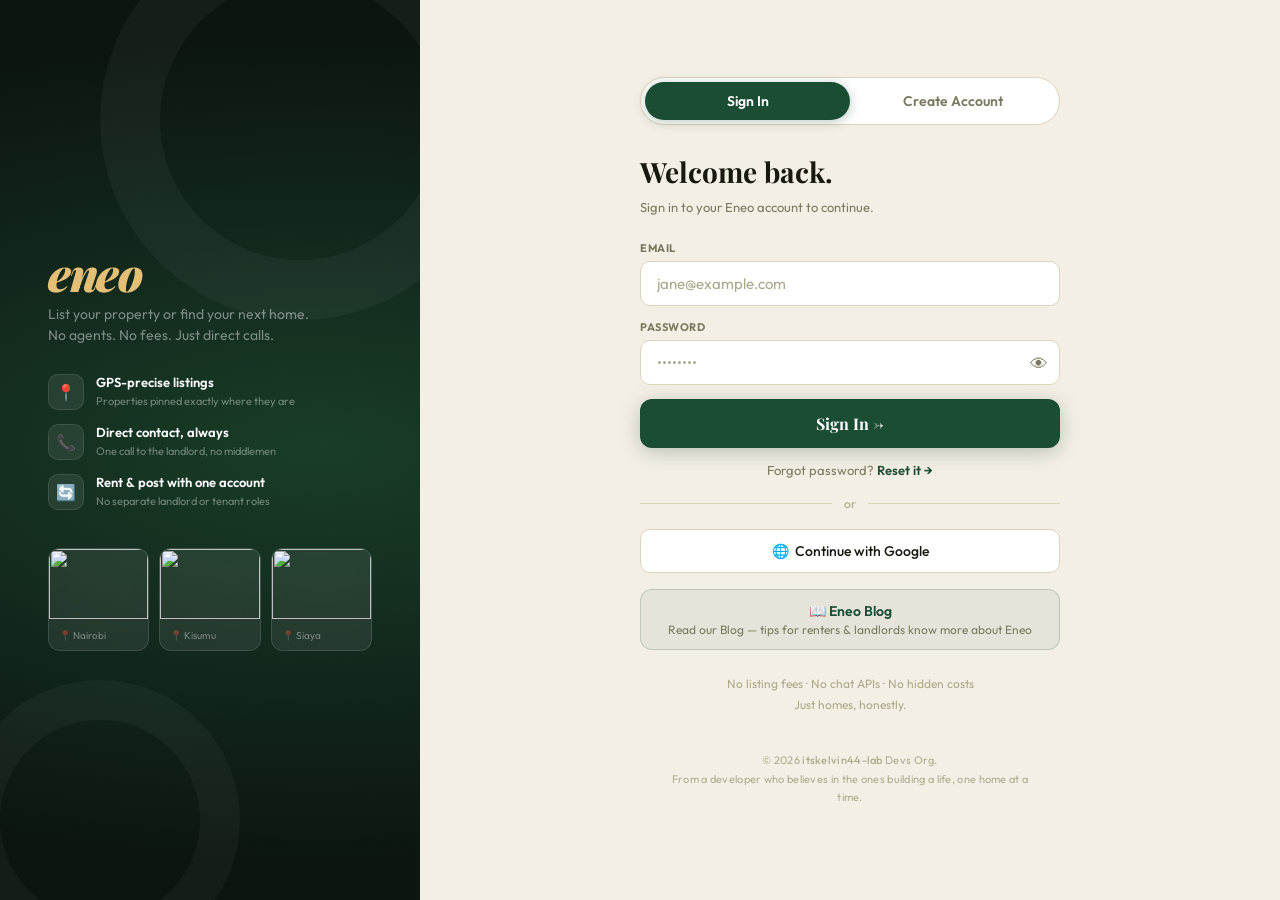
==== commit 7d23cacc: "Fix login error message and add password visibility toggle" ====
--- a/index.html
+++ b/index.html
@@ -83,7 +83,7 @@
           <div class="auth-heading">Welcome back.</div>
           <div class="auth-sub">Sign in to your Eneo account to continue.</div>
           <div class="field"><label>Email</label><input type="email" placeholder="jane@example.com"></div>
-          <div class="field"><label>Password</label><input type="password" placeholder="••••••••"></div>
+          <div class="field"><label>Password</label><div style="position:relative;"><input type="password" id="signin-password" placeholder="••••••••" style="padding-right:44px;"><span onclick="togglePassword('signin-password',this)" style="position:absolute;right:12px;top:50%;transform:translateY(-50%);cursor:pointer;font-size:18px;user-select:none;color:var(--text3);">👁</span></div></div>
           <button class="login-cta" onclick="doLogin(this)">Sign In →</button>
           <p style="text-align:center;font-size:13px;color:var(--text3);margin-top:14px;">Forgot password? <a
               style="color:var(--forest);font-weight:600;cursor:pointer;" onclick="forgotPassword()">Reset it →</a></p>
@@ -95,7 +95,7 @@
           <div class="field"><label>Full Name</label><input type="text" placeholder="Jane Mwangi"></div>
           <div class="field"><label>Email</label><input type="email" placeholder="jane@example.com"></div>
           <div class="field"><label>Phone</label><input type="tel" placeholder="+254 7XX XXX XXX"></div>
-          <div class="field"><label>Password</label><input type="password" placeholder="Create a strong password"></div>
+          <div class="field"><label>Password</label><div style="position:relative;"><input type="password" id="signup-password" placeholder="Create a strong password" style="padding-right:44px;"><span onclick="togglePassword('signup-password',this)" style="position:absolute;right:12px;top:50%;transform:translateY(-50%);cursor:pointer;font-size:18px;user-select:none;color:var(--text3);">👁</span></div></div>
           <button class="login-cta" onclick="doLogin(this)">Create Account →</button>
         </div>
 
@@ -618,6 +618,12 @@
                   <input type="number" class="finput" id="f-baths" placeholder="1.5" step="0.5" min="0"
                     oninput="updateProgress()">
                 </div>
+              </div>
+              <div class="fgroup">
+                <label class="flabel">Location Description</label>
+                <input type="text" class="finput" id="f-location" placeholder="e.g. 200m from Sarit Centre, Westlands"
+                  oninput="updateProgress()">
+                <div class="fhint">Short location hint — neighbourhood, landmark, or street</div>
               </div>
               <div class="frow">
                 <div class="fgroup">
@@ -957,16 +963,16 @@
       <div class="modal-bg" id="m-delete-account" onclick="outsideCloseModal(event,'m-delete-account')">
         <div class="confirm-card">
           <div style="font-size:36px;margin-bottom:12px;text-align:center;">⚠️</div>
-          <h3 style="text-align:center;color:var(--terra);">Delete your account?</h3>
-          <p style="text-align:center;">Your account and all data will be <strong>scheduled for deletion in 30
-              days.</strong> You can cancel anytime by signing back in before then.</p>
+          <h3 style="text-align:center;color:var(--terra);">Delete your account permanently?</h3>
+          <p style="text-align:center;">Your account and all associated data will be <strong>deleted immediately and
+              cannot be recovered.</strong></p>
           <div
             style="background:rgba(196,81,42,.06);border:1.5px solid rgba(196,81,42,.2);border-radius:10px;padding:14px 16px;margin-bottom:22px;">
             <div style="font-size:12px;color:var(--text2);line-height:1.8;">
-              <div>🏠 &nbsp;Your <strong>active listings</strong> will be taken down immediately</div>
+              <div>🏠 &nbsp;Your <strong>properties and photos</strong> will be permanently deleted</div>
               <div>🔖 &nbsp;Your <strong>saved properties</strong> will be removed</div>
               <div>📋 &nbsp;Your <strong>booking history</strong> will be erased</div>
-              <div>↩️ &nbsp;You have <strong>30 days</strong> to change your mind</div>
+              <div>⚠️ &nbsp;This action <strong>cannot be undone</strong></div>
             </div>
           </div>
           <div id="delete-confirm-step">
@@ -981,8 +987,8 @@
             <input type="text" id="delete-confirm-input" class="delete-input" placeholder="Type DELETE here"
               oninput="checkDeleteInput(this)">
             <button class="conf-btn conf-discard" id="delete-final-btn" onclick="doDeleteAccount()" disabled
-              style="opacity:.4;margin-top:10px;">Schedule Account Deletion</button>
-            <button class="conf-btn conf-cancel" onclick="resetDeleteModal()">Go back</button>
+              style="opacity:.4;margin-top:10px;">Delete My Account Permanently</button>
+            <button class="conf-btn conf-cancel" onclick="resetDeleteModal()" style="margin-top:8px;">Go back</button>
           </div>
         </div>
       </div>
